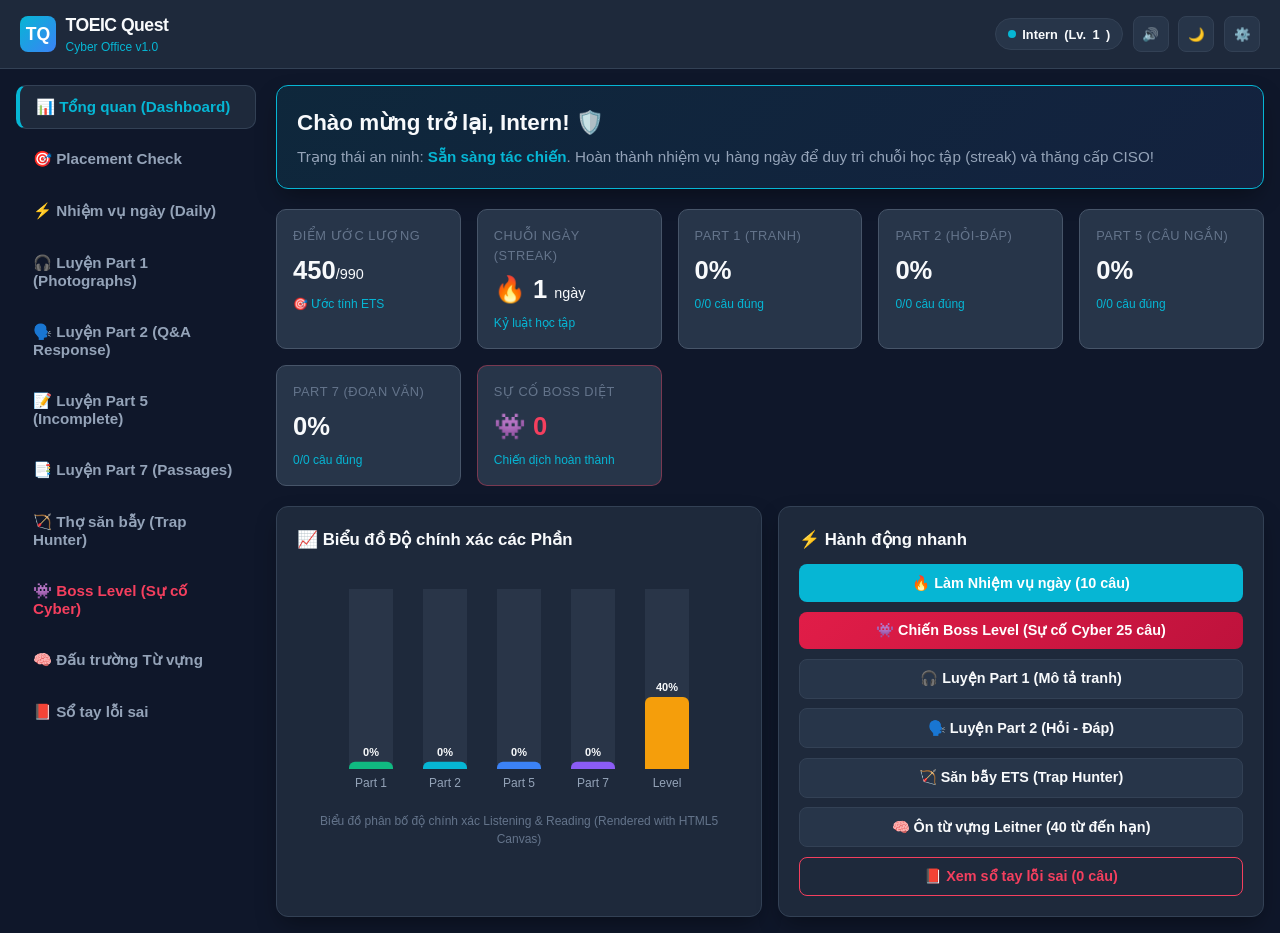
==== toeic_quest.html @ 70b5c978 "feat: TOEIC Quest Cyber Office educational web app Co-Authored-By: Claude Code <noreply@anthropic.co" ====
<!DOCTYPE html>
<html lang="vi" data-theme="dark">
<head>
  <meta charset="UTF-8">
  <meta name="viewport" content="width=device-width, initial-scale=1.0">
  <title>TOEIC Quest: Cyber Office</title>
  <style>
    :root {
      --bg-primary: #0f172a;
      --bg-surface: #1e293b;
      --bg-card: #273549;
      --text-main: #f8fafc;
      --text-sub: #94a3b8;
      --text-muted: #64748b;
      --accent-cyan: #06b6d4;
      --accent-green: #10b981;
      --accent-emerald: #059669;
      --accent-amber: #f59e0b;
      --accent-rose: #f43f5e;
      --accent-blue: #3b82f6;
      --border-color: #334155;
      --border-light: #475569;
      --card-shadow: 0 10px 25px -5px rgba(0, 0, 0, 0.4);
      --font-stack: -apple-system, BlinkMacSystemFont, "Segoe UI", Roboto, "Helvetica Neue", Arial, sans-serif;
    }
    [data-theme="light"] {
      --bg-primary: #f1f5f9;
      --bg-surface: #ffffff;
      --bg-card: #f8fafc;
      --text-main: #0f172a;
      --text-sub: #475569;
      --text-muted: #94a3b8;
      --accent-cyan: #0891b2;
      --accent-green: #059669;
      --accent-emerald: #047857;
      --accent-amber: #d97706;
      --accent-rose: #e11d48;
      --accent-blue: #2563eb;
      --border-color: #cbd5e1;
      --border-light: #e2e8f0;
      --card-shadow: 0 4px 12px rgba(0, 0, 0, 0.08);
    }
    * { box-sizing: border-box; margin: 0; padding: 0; -webkit-tap-highlight-color: transparent; }
    body {
      font-family: var(--font-stack);
      background-color: var(--bg-primary);
      color: var(--text-main);
      min-height: 100vh;
      display: flex;
      flex-direction: column;
      line-height: 1.5;
    }
    header {
      background: var(--bg-surface);
      border-bottom: 1px solid var(--border-color);
      padding: 0.75rem 1.25rem;
      display: flex;
      justify-content: space-between;
      align-items: center;
      position: sticky;
      top: 0;
      z-index: 50;
    }
    .brand {
      display: flex;
      align-items: center;
      gap: 0.6rem;
      cursor: pointer;
    }
    .brand-icon {
      background: linear-gradient(135deg, var(--accent-cyan), var(--accent-blue));
      color: #fff;
      font-weight: 800;
      font-size: 1.1rem;
      width: 36px;
      height: 36px;
      display: flex;
      align-items: center;
      justify-content: center;
      border-radius: 8px;
    }
    .brand-title {
      font-weight: 700;
      font-size: 1.1rem;
      letter-spacing: -0.5px;
    }
    .brand-sub {
      font-size: 0.75rem;
      color: var(--accent-cyan);
      display: block;
    }
    .header-actions {
      display: flex;
      align-items: center;
      gap: 0.6rem;
    }
    .role-badge {
      display: flex;
      align-items: center;
      gap: 0.4rem;
      background: var(--bg-card);
      border: 1px solid var(--border-color);
      padding: 0.35rem 0.75rem;
      border-radius: 9999px;
      font-size: 0.8rem;
      font-weight: 600;
    }
    .role-badge .dot {
      width: 8px;
      height: 8px;
      background: var(--accent-cyan);
      border-radius: 50%;
    }
    .icon-btn {
      background: var(--bg-card);
      border: 1px solid var(--border-color);
      color: var(--text-main);
      width: 36px;
      height: 36px;
      border-radius: 8px;
      display: flex;
      align-items: center;
      justify-content: center;
      cursor: pointer;
      transition: all 0.2s;
    }
    .icon-btn:hover { border-color: var(--accent-cyan); }
    .layout-container {
      display: flex;
      flex: 1;
      max-width: 1300px;
      width: 100%;
      margin: 0 auto;
      padding: 1rem;
      gap: 1.25rem;
    }
    nav.sidebar {
      width: 240px;
      display: flex;
      flex-direction: column;
      gap: 0.5rem;
      flex-shrink: 0;
    }
    .nav-btn {
      display: flex;
      align-items: center;
      gap: 0.75rem;
      padding: 0.75rem 1rem;
      border-radius: 10px;
      background: transparent;
      border: 1px solid transparent;
      color: var(--text-sub);
      font-size: 0.95rem;
      font-weight: 600;
      cursor: pointer;
      text-align: left;
      transition: all 0.2s;
    }
    .nav-btn:hover {
      background: var(--bg-surface);
      color: var(--text-main);
    }
    .nav-btn.active {
      background: var(--bg-surface);
      color: var(--accent-cyan);
      border-color: var(--border-color);
      border-left: 4px solid var(--accent-cyan);
    }
    main.view-stage {
      flex: 1;
      display: flex;
      flex-direction: column;
      gap: 1.25rem;
      min-width: 0;
    }
    .card {
      background: var(--bg-surface);
      border: 1px solid var(--border-color);
      border-radius: 12px;
      padding: 1.25rem;
      box-shadow: var(--card-shadow);
    }
    .grid-stats {
      display: grid;
      grid-template-columns: repeat(auto-fit, minmax(180px, 1fr));
      gap: 1rem;
    }
    .stat-tile {
      background: var(--bg-card);
      border: 1px solid var(--border-light);
      border-radius: 10px;
      padding: 1rem;
      display: flex;
      flex-direction: column;
      gap: 0.35rem;
    }
    .stat-tile .label { font-size: 0.8rem; color: var(--text-muted); text-transform: uppercase; letter-spacing: 0.5px; }
    .stat-tile .value { font-size: 1.6rem; font-weight: 800; color: var(--text-main); }
    .stat-tile .sub { font-size: 0.75rem; color: var(--accent-cyan); }
    .btn {
      background: var(--accent-cyan);
      color: #fff;
      border: none;
      padding: 0.65rem 1.25rem;
      border-radius: 8px;
      font-weight: 600;
      font-size: 0.9rem;
      cursor: pointer;
      display: inline-flex;
      align-items: center;
      justify-content: center;
      gap: 0.5rem;
      transition: opacity 0.2s, transform 0.1s;
    }
    .btn:hover { opacity: 0.9; }
    .btn:active { transform: scale(0.98); }
    .btn-secondary {
      background: var(--bg-card);
      border: 1px solid var(--border-color);
      color: var(--text-main);
    }
    .btn-secondary:hover { border-color: var(--accent-cyan); }
    .btn-outline-danger {
      background: transparent;
      border: 1px solid var(--accent-rose);
      color: var(--accent-rose);
    }
    .quiz-container {
      display: flex;
      flex-direction: column;
      gap: 1.25rem;
    }
    .quiz-meta-bar {
      display: flex;
      justify-content: space-between;
      align-items: center;
      flex-wrap: wrap;
      gap: 0.5rem;
      background: var(--bg-card);
      padding: 0.75rem 1rem;
      border-radius: 8px;
      border: 1px solid var(--border-light);
    }
    .timer-badge {
      font-family: monospace;
      font-weight: 700;
      color: var(--accent-amber);
      font-size: 1.1rem;
    }
    .badge-tag {
      background: var(--bg-surface);
      border: 1px solid var(--border-color);
      padding: 0.2rem 0.6rem;
      border-radius: 6px;
      font-size: 0.75rem;
      font-weight: 600;
      color: var(--accent-cyan);
    }
    .passage-box {
      background: var(--bg-card);
      border-left: 4px solid var(--accent-cyan);
      padding: 1.2rem;
      border-radius: 0 8px 8px 0;
      font-size: 0.95rem;
      line-height: 1.6;
      white-space: pre-wrap;
      max-height: 320px;
      overflow-y: auto;
    }
    .question-stem {
      font-size: 1.15rem;
      font-weight: 600;
      line-height: 1.5;
    }
    .choices-grid {
      display: grid;
      grid-template-columns: 1fr;
      gap: 0.65rem;
    }
    .choice-item {
      background: var(--bg-card);
      border: 2px solid var(--border-light);
      border-radius: 10px;
      padding: 0.85rem 1rem;
      cursor: pointer;
      display: flex;
      align-items: center;
      gap: 0.8rem;
      transition: all 0.2s;
      font-size: 0.95rem;
    }
    .choice-item:hover {
      border-color: var(--accent-cyan);
      background: rgba(6, 182, 212, 0.05);
    }
    .choice-item .key {
      background: var(--bg-surface);
      border: 1px solid var(--border-color);
      width: 28px;
      height: 28px;
      border-radius: 6px;
      display: flex;
      align-items: center;
      justify-content: center;
      font-weight: 700;
      font-size: 0.85rem;
      flex-shrink: 0;
    }
    .choice-item.selected {
      border-color: var(--accent-blue);
      background: rgba(59, 130, 246, 0.1);
    }
    .choice-item.correct {
      border-color: var(--accent-green) !important;
      background: rgba(16, 185, 129, 0.15) !important;
    }
    .choice-item.wrong {
      border-color: var(--accent-rose) !important;
      background: rgba(244, 63, 94, 0.15) !important;
    }
    .explanation-panel {
      background: var(--bg-card);
      border: 1px solid var(--border-light);
      border-radius: 10px;
      padding: 1.25rem;
      display: flex;
      flex-direction: column;
      gap: 0.8rem;
      border-top: 4px solid var(--accent-green);
    }
    .trap-box {
      background: rgba(245, 158, 11, 0.1);
      border: 1px dashed var(--accent-amber);
      padding: 0.75rem 1rem;
      border-radius: 8px;
      font-size: 0.85rem;
      color: var(--accent-amber);
    }
    .flashcard {
      min-height: 260px;
      perspective: 1000px;
      cursor: pointer;
    }
    .flashcard-inner {
      width: 100%;
      height: 100%;
      position: relative;
      transform-style: preserve-3d;
      transition: transform 0.6s cubic-bezier(0.4, 0, 0.2, 1);
      min-height: 260px;
    }
    .flashcard.flipped .flashcard-inner {
      transform: rotateY(180deg);
    }
    .card-face {
      position: absolute;
      width: 100%;
      height: 100%;
      backface-visibility: hidden;
      display: flex;
      flex-direction: column;
      justify-content: center;
      align-items: center;
      padding: 2rem;
      border-radius: 12px;
      background: var(--bg-card);
      border: 1px solid var(--border-color);
      box-shadow: var(--card-shadow);
      text-align: center;
    }
    .card-back {
      transform: rotateY(180deg);
      align-items: flex-start;
      text-align: left;
      overflow-y: auto;
      justify-content: flex-start;
    }
    .word-title { font-size: 2rem; font-weight: 800; color: var(--accent-cyan); }
    .word-ipa { font-family: monospace; color: var(--accent-amber); margin: 0.4rem 0 1rem; }
    .word-meaning { font-size: 1.2rem; font-weight: 600; margin-bottom: 0.5rem; }
    .word-example { font-style: italic; color: var(--text-sub); border-left: 3px solid var(--accent-cyan); padding-left: 0.75rem; margin-bottom: 0.75rem; }
    .tab-bar {
      display: flex;
      gap: 0.5rem;
      border-bottom: 1px solid var(--border-color);
      padding-bottom: 0.5rem;
      margin-bottom: 1rem;
      overflow-x: auto;
    }
    .tab-btn {
      background: transparent;
      border: none;
      padding: 0.5rem 1rem;
      border-radius: 6px;
      color: var(--text-sub);
      font-weight: 600;
      font-size: 0.9rem;
      cursor: pointer;
    }
    .tab-btn.active {
      background: var(--bg-card);
      color: var(--accent-cyan);
    }
    .leitner-boxes {
      display: flex;
      gap: 0.5rem;
      margin-top: 1rem;
      justify-content: center;
    }
    .l-box {
      flex: 1;
      padding: 0.5rem;
      background: var(--bg-card);
      border: 1px solid var(--border-color);
      border-radius: 6px;
      text-align: center;
      font-size: 0.75rem;
    }
    .l-box.active { border-color: var(--accent-cyan); background: rgba(6, 182, 212, 0.1); }
    .canvas-container {
      width: 100%;
      height: 240px;
      position: relative;
    }
    canvas {
      width: 100% !important;
      height: 100% !important;
    }
    .error-item {
      background: var(--bg-card);
      border-left: 4px solid var(--accent-rose);
      padding: 0.9rem 1.1rem;
      border-radius: 0 8px 8px 0;
      margin-bottom: 0.6rem;
      display: flex;
      flex-direction: column;
      gap: 0.4rem;
    }
    .modal-overlay {
      position: fixed;
      inset: 0;
      background: rgba(0, 0, 0, 0.7);
      backdrop-filter: blur(4px);
      display: flex;
      align-items: center;
      justify-content: center;
      z-index: 100;
      padding: 1rem;
    }
    .modal-card {
      background: var(--bg-surface);
      border: 1px solid var(--border-color);
      border-radius: 14px;
      max-width: 500px;
      width: 100%;
      padding: 1.5rem;
      display: flex;
      flex-direction: column;
      gap: 1rem;
      box-shadow: var(--card-shadow);
    }
    /* Listening & Trap Hunter UI */
    .audio-control-bar {
      background: var(--bg-card);
      border: 1px solid var(--border-light);
      border-radius: 10px;
      padding: 0.85rem 1.15rem;
      display: flex;
      align-items: center;
      justify-content: space-between;
      flex-wrap: wrap;
      gap: 0.85rem;
    }
    .audio-playing-indicator {
      display: inline-flex;
      align-items: center;
      gap: 4px;
      font-size: 0.8rem;
      color: var(--accent-cyan);
      font-weight: 600;
    }
    .sound-wave-bar {
      width: 3px;
      height: 14px;
      background: var(--accent-cyan);
      border-radius: 2px;
      animation: soundWave 0.8s infinite ease-in-out alternate;
    }
    .sound-wave-bar:nth-child(2) { animation-delay: 0.2s; height: 18px; }
    .sound-wave-bar:nth-child(3) { animation-delay: 0.4s; height: 10px; }
    @keyframes soundWave {
      0% { transform: scaleY(0.4); }
      100% { transform: scaleY(1.3); }
    }
    .svg-illustration-box {
      background: var(--bg-card);
      border: 1px solid var(--border-color);
      border-radius: 12px;
      padding: 1rem;
      display: flex;
      flex-direction: column;
      align-items: center;
      justify-content: center;
      margin-bottom: 1rem;
    }
    .svg-illustration-box svg {
      max-width: 100%;
      height: auto;
      max-height: 260px;
      border-radius: 8px;
    }
    .transcript-box {
      background: rgba(15, 23, 42, 0.6);
      border-left: 4px solid var(--accent-amber);
      padding: 1rem;
      border-radius: 0 8px 8px 0;
      font-size: 0.95rem;
      line-height: 1.6;
      margin-top: 0.75rem;
    }
    .transcript-box mark {
      background: rgba(6, 182, 212, 0.25);
      color: var(--accent-cyan);
      padding: 0.1rem 0.35rem;
      border-radius: 4px;
      font-weight: 700;
    }
    .trap-hunter-grid {
      display: grid;
      grid-template-columns: repeat(auto-fit, minmax(280px, 1fr));
      gap: 1rem;
    }
    .trap-card {
      background: var(--bg-card);
      border: 1px solid var(--border-light);
      border-radius: 12px;
      padding: 1.25rem;
      display: flex;
      flex-direction: column;
      gap: 0.75rem;
      transition: all 0.2s;
    }
    .trap-card:hover {
      border-color: var(--accent-cyan);
      transform: translateY(-2px);
    }
    /* Boss Battle HUD & Cyber Arena */
    .boss-arena {
      background: radial-gradient(circle at top, rgba(244, 63, 94, 0.15), var(--bg-surface) 75%);
      border: 2px solid var(--accent-rose);
      border-radius: 14px;
      padding: 1.5rem;
      display: flex;
      flex-direction: column;
      gap: 1.25rem;
      box-shadow: 0 0 25px rgba(244, 63, 94, 0.25);
    }
    .boss-header-bar {
      display: flex;
      justify-content: space-between;
      align-items: center;
      flex-wrap: wrap;
      gap: 1.25rem;
      background: var(--bg-card);
      border: 1px solid var(--border-light);
      padding: 1.25rem;
      border-radius: 12px;
    }
    .boss-profile {
      display: flex;
      align-items: center;
      gap: 1rem;
    }
    .boss-avatar-svg {
      width: 76px;
      height: 76px;
      filter: drop-shadow(0 0 10px rgba(244, 63, 94, 0.6));
    }
    .boss-meters-grid {
      display: grid;
      grid-template-columns: 1fr 1fr;
      gap: 1rem;
      flex: 1;
      min-width: 280px;
    }
    .meter-box {
      display: flex;
      flex-direction: column;
      gap: 0.35rem;
    }
    .meter-label-row {
      display: flex;
      justify-content: space-between;
      font-size: 0.8rem;
      font-weight: 700;
    }
    .meter-track {
      height: 12px;
      background: rgba(0, 0, 0, 0.6);
      border-radius: 6px;
      overflow: hidden;
      border: 1px solid var(--border-color);
    }
    .meter-fill {
      height: 100%;
      border-radius: 6px;
      transition: width 0.4s ease;
    }
    .boss-hp-bar {
      background: linear-gradient(90deg, #f43f5e, #fb7185);
    }
    .player-integrity-bar {
      background: linear-gradient(90deg, #10b981, #06b6d4);
    }
    .promotion-card {
      background: linear-gradient(135deg, #0f172a, #1e293b);
      border: 2px solid #f59e0b;
      border-radius: 16px;
      padding: 2rem;
      text-align: center;
      box-shadow: 0 0 35px rgba(245, 158, 11, 0.3);
    }
    .rank-insignia {
      width: 90px;
      height: 90px;
      margin: 0 auto 1.2rem;
      background: linear-gradient(135deg, #f59e0b, #d97706);
      border-radius: 50%;
      display: flex;
      align-items: center;
      justify-content: center;
      font-size: 2.4rem;
      color: #000;
      box-shadow: 0 0 25px rgba(245, 158, 11, 0.6);
    }
    @media (max-width: 768px) {
      .layout-container { flex-direction: column; padding: 0.75rem; }
      nav.sidebar {
        width: 100%;
        flex-direction: row;
        overflow-x: auto;
        padding-bottom: 0.5rem;
      }
      .nav-btn { white-space: nowrap; padding: 0.5rem 0.8rem; font-size: 0.85rem; }
      .header-actions .role-badge { display: none; }
    }
  </style>
</head>
<body>

  <!-- HEADER -->
  <header>
    <div class="brand" onclick="app.navigate('dashboard')">
      <div class="brand-icon">TQ</div>
      <div>
        <div class="brand-title">TOEIC Quest</div>
        <span class="brand-sub">Cyber Office v1.0</span>
      </div>
    </div>
    <div class="header-actions">
      <div class="role-badge" id="roleBadge">
        <span class="dot"></span>
        <span id="roleTitle">Intern</span> (Lv.<span id="userLevel">1</span>)
      </div>
      <button class="icon-btn" onclick="app.toggleSound()" id="soundBtn" title="Bật/Tắt âm thanh">🔊</button>
      <button class="icon-btn" onclick="app.toggleTheme()" id="themeBtn" title="Chuyển theme">🌓</button>
      <button class="icon-btn" onclick="app.openSettings()" title="Cài đặt & Sao lưu">⚙️</button>
    </div>
  </header>

  <!-- MAIN WRAPPER -->
  <div class="layout-container">
    <nav class="sidebar">
      <button class="nav-btn active" onclick="app.navigate('dashboard')" data-view="dashboard">📊 Tổng quan (Dashboard)</button>
      <button class="nav-btn" onclick="app.navigate('placement')" data-view="placement">🎯 Placement Check</button>
      <button class="nav-btn" onclick="app.navigate('daily')" data-view="daily">⚡ Nhiệm vụ ngày (Daily)</button>
      <button class="nav-btn" onclick="app.navigate('part1')" data-view="part1">🎧 Luyện Part 1 (Photographs)</button>
      <button class="nav-btn" onclick="app.navigate('part2')" data-view="part2">🗣️ Luyện Part 2 (Q&A Response)</button>
      <button class="nav-btn" onclick="app.navigate('part5')" data-view="part5">📝 Luyện Part 5 (Incomplete)</button>
      <button class="nav-btn" onclick="app.navigate('part7')" data-view="part7">📑 Luyện Part 7 (Passages)</button>
      <button class="nav-btn" onclick="app.navigate('traphunter')" data-view="traphunter">🏹 Thợ săn bẫy (Trap Hunter)</button>
      <button class="nav-btn" onclick="app.navigate('boss')" data-view="boss" style="color: var(--accent-rose);">👾 Boss Level (Sự cố Cyber)</button>
      <button class="nav-btn" onclick="app.navigate('vocab')" data-view="vocab">🧠 Đấu trường Từ vựng</button>
      <button class="nav-btn" onclick="app.navigate('errors')" data-view="errors">📕 Sổ tay lỗi sai</button>
    </nav>

    <main class="view-stage" id="stageContent">
      <!-- Dynamic Views injected here -->
    </main>
  </div>

  <!-- MODAL CONTAINER -->
  <div id="modalSlot" hidden></div>

  <!-- APPLICATION SCRIPT & DATA -->
  <script>
/**
 * =====================================================================
 * DATA SCHEMA: QUESTIONS & VOCABULARY
 * 25-30% IT / Cyber Security context, balance standard TOEIC business
 * =====================================================================
 */
const QUESTIONS = [
  // --- PART 1: PHOTOGRAPHS (4 SVG ILLUSTRATED QUESTIONS) ---
  {
    id: "p1-001", part: 1, level: 2, topic: "IT & Server Room",
    skillTags: ["listening", "photographs", "it-equipment"],
    stem: "Look at the photograph and choose the statement that best describes what you see.",
    svgArt: `<svg viewBox="0 0 400 240" width="100%" height="240" xmlns="http://www.w3.org/2000/svg">
      <defs>
        <linearGradient id="srvGrad" x1="0%" y1="0%" x2="100%" y2="100%">
          <stop offset="0%" stop-color="#1e293b"/>
          <stop offset="100%" stop-color="#0f172a"/>
        </linearGradient>
      </defs>
      <!-- Background Wall & Floor -->
      <rect width="400" height="170" fill="#1e293b"/>
      <rect y="170" width="400" height="70" fill="#334155"/>
      <line x1="0" y1="170" x2="400" y2="170" stroke="#475569" stroke-width="2"/>
      <!-- Server Rack Cabinet -->
      <rect x="50" y="30" width="110" height="150" rx="4" fill="url(#srvGrad)" stroke="#06b6d4" stroke-width="2"/>
      <!-- Server Units inside -->
      <rect x="60" y="45" width="90" height="18" rx="2" fill="#334155"/>
      <circle cx="70" cy="54" r="3" fill="#10b981"/>
      <circle cx="80" cy="54" r="3" fill="#10b981"/>
      <circle cx="90" cy="54" r="2" fill="#f59e0b"/>
      <rect x="60" y="70" width="90" height="18" rx="2" fill="#334155"/>
      <circle cx="70" cy="79" r="3" fill="#10b981"/>
      <circle cx="80" cy="79" r="3" fill="#06b6d4"/>
      <rect x="60" y="95" width="90" height="18" rx="2" fill="#334155"/>
      <circle cx="70" cy="104" r="3" fill="#10b981"/>
      <circle cx="80" cy="104" r="3" fill="#10b981"/>
      <rect x="60" y="120" width="90" height="18" rx="2" fill="#334155"/>
      <circle cx="70" cy="129" r="3" fill="#f59e0b"/>
      <rect x="60" y="145" width="90" height="22" rx="2" fill="#1e293b" stroke="#475569"/>
      <!-- Colored Network Cables looping -->
      <path d="M145,54 C175,70 175,120 145,130" fill="none" stroke="#06b6d4" stroke-width="3"/>
      <path d="M145,79 C185,90 185,140 145,155" fill="none" stroke="#3b82f6" stroke-width="3"/>
      <path d="M145,104 C190,110 190,160 145,160" fill="none" stroke="#10b981" stroke-width="2"/>
      <!-- Technician Standing Beside Rack -->
      <circle cx="250" cy="65" r="18" fill="#cbd5e1"/> <!-- Head -->
      <rect x="232" y="85" width="36" height="65" rx="6" fill="#0284c7"/> <!-- Torso/Shirt -->
      <path d="M232,95 L200,120" stroke="#0284c7" stroke-width="10" stroke-linecap="round"/> <!-- Left arm reaching to rack -->
      <circle cx="196" cy="122" r="5" fill="#fbcfe8"/> <!-- Hand connecting cable -->
      <path d="M268,95 L285,125" stroke="#0284c7" stroke-width="10" stroke-linecap="round"/> <!-- Right arm -->
      <rect x="235" y="150" width="14" height="65" fill="#1e293b"/> <!-- Left leg -->
      <rect x="253" y="150" width="14" height="65" fill="#1e293b"/> <!-- Right leg -->
      <rect x="230" y="210" width="22" height="10" rx="3" fill="#0f172a"/> <!-- Shoes -->
      <rect x="250" y="210" width="22" height="10" rx="3" fill="#0f172a"/>
      <!-- ID Badge on chest -->
      <rect x="244" y="98" width="10" height="14" rx="2" fill="#f8fafc" stroke="#3b82f6"/>
    </svg>`,
    choices: [
      "A technician is connecting a cable to the server rack.",
      "The computer monitors are stacked on the floor.",
      "A worker is installing a glass window.",
      "The office chairs are being disassembled."
    ],
    answer: 0,
    explanation_vi: "Phương án (A) mô tả chính xác hành động: Người kỹ thuật viên đang cắm dây cáp vào tủ máy chủ (server rack).",
    trap: "Bẫy thì bị động tiếp diễn: 'are being disassembled' (đang được tháo dỡ) là bẫy kinh điển Part 1 khi trong tranh không có ai tháo ghế.",
    transcript: "(A) A technician is connecting a cable to the server rack.\n(B) The computer monitors are stacked on the floor.\n(C) A worker is installing a glass window.\n(D) The office chairs are being disassembled.",
    vocab: ["technician", "connecting", "server rack"]
  },
  {
    id: "p1-002", part: 1, level: 2, topic: "Office Conference & Presentation",
    skillTags: ["listening", "photographs", "presentation"],
    stem: "Look at the photograph and choose the statement that best describes what you see.",
    svgArt: `<svg viewBox="0 0 400 240" width="100%" height="240" xmlns="http://www.w3.org/2000/svg">
      <!-- Conference Room Wall -->
      <rect width="400" height="175" fill="#1e293b"/>
      <rect y="175" width="400" height="65" fill="#334155"/>
      <!-- Presentation Display Screen on Wall -->
      <rect x="35" y="30" width="160" height="95" rx="6" fill="#0f172a" stroke="#06b6d4" stroke-width="3"/>
      <!-- Chart Graphic on Screen -->
      <polyline points="50,105 80,85 110,95 140,60 175,50" fill="none" stroke="#10b981" stroke-width="4"/>
      <circle cx="175" cy="50" r="4" fill="#06b6d4"/>
      <line x1="50" y1="110" x2="180" y2="110" stroke="#475569" stroke-width="2"/>
      <!-- Presenter Woman Standing Pointing -->
      <circle cx="230" cy="55" r="16" fill="#cbd5e1"/>
      <path d="M218,73 L242,73 L246,140 L214,140 Z" fill="#0369a1"/> <!-- Business Suit -->
      <path d="M218,80 L180,68" stroke="#0369a1" stroke-width="8" stroke-linecap="round"/> <!-- Arm pointing to screen -->
      <path d="M242,80 L255,115" stroke="#0369a1" stroke-width="8" stroke-linecap="round"/>
      <rect x="220" y="140" width="10" height="70" fill="#1e293b"/>
      <rect x="234" y="140" width="10" height="70" fill="#1e293b"/>
      <!-- Conference Table & Attendees -->
      <ellipse cx="320" cy="185" rx="70" ry="25" fill="#475569" stroke="#64748b" stroke-width="2"/>
      <!-- Attendee 1 -->
      <circle cx="310" cy="135" r="13" fill="#94a3b8"/>
      <rect x="298" y="150" width="24" height="30" rx="4" fill="#334155"/>
      <!-- Attendee 2 -->
      <circle cx="355" cy="140" r="13" fill="#94a3b8"/>
      <rect x="345" y="155" width="22" height="28" rx="4" fill="#1e293b"/>
      <!-- Laptop on table -->
      <rect x="300" y="175" width="22" height="12" rx="2" fill="#0f172a" stroke="#06b6d4"/>
    </svg>`,
    choices: [
      "The conference room is completely unoccupied.",
      "A woman is gesturing toward a presentation screen.",
      "Some confidential papers are being shredded.",
      "The meeting participants are leaving the building."
    ],
    answer: 1,
    explanation_vi: "Phương án (B) chính xác: Người phụ nữ đang chỉ tay về phía màn hình thuyết trình (gesturing toward a presentation screen).",
    trap: "Bẫy phủ định: 'unoccupied' (không có người) mâu thuẫn trực tiếp với các nhân vật hiện diện trong tranh.",
    transcript: "(A) The conference room is completely unoccupied.\n(B) A woman is gesturing toward a presentation screen.\n(C) Some confidential papers are being shredded.\n(D) The meeting participants are leaving the building.",
    vocab: ["gesturing", "presentation screen", "unoccupied"]
  },
  {
    id: "p1-003", part: 1, level: 2, topic: "Reception & Visitor Access",
    skillTags: ["listening", "photographs", "reception"],
    stem: "Look at the photograph and choose the statement that best describes what you see.",
    svgArt: `<svg viewBox="0 0 400 240" width="100%" height="240" xmlns="http://www.w3.org/2000/svg">
      <rect width="400" height="160" fill="#1e293b"/>
      <rect y="160" width="400" height="80" fill="#334155"/>
      <!-- Reception Counter Desk -->
      <rect x="60" y="110" width="280" height="65" rx="6" fill="#475569" stroke="#64748b" stroke-width="2"/>
      <rect x="70" y="120" width="260" height="12" fill="#334155"/>
      <!-- Visitor Signing Registry Book -->
      <circle cx="140" cy="65" r="16" fill="#cbd5e1"/>
      <rect x="122" y="83" width="36" height="60" rx="4" fill="#2563eb"/>
      <path d="M138,95 L160,115" stroke="#2563eb" stroke-width="7" stroke-linecap="round"/> <!-- Hand holding pen -->
      <!-- Registry Logbook on Counter -->
      <rect x="155" y="112" width="38" height="24" rx="2" fill="#f8fafc" stroke="#94a3b8"/>
      <line x1="160" y1="120" x2="185" y2="120" stroke="#64748b" stroke-width="2"/>
      <line x1="160" y1="126" x2="180" y2="126" stroke="#64748b" stroke-width="2"/>
      <!-- Receptionist Sitting Behind Desk -->
      <circle cx="280" cy="80" r="15" fill="#cbd5e1"/>
      <rect x="264" y="97" width="32" height="30" rx="4" fill="#0d9488"/>
      <!-- Computer Monitor on Desk -->
      <rect x="220" y="85" width="32" height="25" rx="2" fill="#0f172a" stroke="#06b6d4"/>
      <rect x="232" y="110" width="8" height="6" fill="#0f172a"/>
      <!-- Digital Security Badge Scanner on desk -->
      <rect x="100" y="105" width="20" height="15" rx="2" fill="#0f172a" stroke="#10b981"/>
      <circle cx="110" cy="112" r="3" fill="#10b981"/>
    </svg>`,
    choices: [
      "A visitor is writing in a registry at the front desk.",
      "A desktop computer is being repaired by a technician.",
      "The counter is covered with potted plants.",
      "All the entrance doors have been locked."
    ],
    answer: 0,
    explanation_vi: "Phương án (A) mô tả chính xác: Khách viếng thăm đang ghi thông tin vào sổ đăng ký tại bàn tiếp tân (writing in a registry at the front desk).",
    trap: "Bẫy hành động không tồn tại: 'is being repaired' không có hành động sửa chữa nào diễn ra.",
    transcript: "(A) A visitor is writing in a registry at the front desk.\n(B) A desktop computer is being repaired by a technician.\n(C) The counter is covered with potted plants.\n(D) All the entrance doors have been locked.",
    vocab: ["registry", "front desk", "visitor"]
  },
  {
    id: "p1-004", part: 1, level: 3, topic: "Logistics & Warehouse Operations",
    skillTags: ["listening", "photographs", "logistics"],
    stem: "Look at the photograph and choose the statement that best describes what you see.",
    svgArt: `<svg viewBox="0 0 400 240" width="100%" height="240" xmlns="http://www.w3.org/2000/svg">
      <rect width="400" height="170" fill="#1e293b"/>
      <rect y="170" width="400" height="70" fill="#334155"/>
      <!-- Warehouse Storage Shelves in Background -->
      <rect x="20" y="25" width="16" height="160" fill="#475569"/>
      <rect x="180" y="25" width="16" height="160" fill="#475569"/>
      <line x1="20" y1="70" x2="196" y2="70" stroke="#64748b" stroke-width="4"/>
      <line x1="20" y1="120" x2="196" y2="120" stroke="#64748b" stroke-width="4"/>
      <!-- Pallet with Cardboard Boxes -->
      <rect x="50" y="165" width="110" height="12" fill="#d97706"/> <!-- Wooden Pallet -->
      <rect x="55" y="115" width="48" height="50" rx="3" fill="#b45309" stroke="#78350f"/> <!-- Box 1 -->
      <rect x="105" y="115" width="48" height="50" rx="3" fill="#b45309" stroke="#78350f"/> <!-- Box 2 -->
      <rect x="75" y="70" width="54" height="45" rx="3" fill="#b45309" stroke="#78350f"/> <!-- Box on top -->
      <rect x="85" y="85" width="18" height="12" fill="#f8fafc"/> <!-- Barcode label -->
      <!-- Warehouse Worker with Barcode Scanner -->
      <circle cx="260" cy="70" r="17" fill="#cbd5e1"/>
      <path d="M242,90 L278,90 L278,160 L242,160 Z" fill="#ea580c"/> <!-- Hi-Vis Safety Vest -->
      <path d="M242,100 L205,95" stroke="#ea580c" stroke-width="9" stroke-linecap="round"/> <!-- Arm scanning -->
      <rect x="195" y="90" width="15" height="10" rx="2" fill="#0f172a"/> <!-- Scanner Gun -->
      <line x1="195" y1="95" x2="105" y2="92" stroke="#ef4444" stroke-dasharray="4" stroke-width="2"/> <!-- Red Laser -->
      <rect x="246" y="160" width="12" height="55" fill="#1e293b"/>
      <rect x="262" y="160" width="12" height="55" fill="#1e293b"/>
    </svg>`,
    choices: [
      "A forklift is transporting heavy machinery.",
      "Merchandise is being unloaded into a delivery van.",
      "An employee is scanning a label on a package.",
      "The warehouse storage shelves are completely empty."
    ],
    answer: 2,
    explanation_vi: "Phương án (C) đúng: Nhân viên đang quét mã vạch trên kiện hàng (scanning a label on a package).",
    trap: "Bẫy từ vựng suy đoán: Trong tranh có kho hàng nhưng không có xe nâng (forklift) hay xe tải giao hàng (delivery van).",
    transcript: "(A) A forklift is transporting heavy machinery.\n(B) Merchandise is being unloaded into a delivery van.\n(C) An employee is scanning a label on a package.\n(D) The warehouse storage shelves are completely empty.",
    vocab: ["scanning", "label", "package"]
  },

  // --- PART 2: QUESTION & RESPONSE (12 AUDIO TRAP QUESTIONS) ---
  {
    id: "p2-001", part: 2, level: 2, topic: "Office Requests & Audit",
    skillTags: ["listening", "q-and-a", "sound-trap"],
    trapCategory: "sound",
    stem: "Could you make five copies of the network security audit report?",
    choices: [
      "Black coffee with sugar, please.",
      "Sure, I'll print them out right away.",
      "Yes, it was very loud."
    ],
    answer: 1,
    explanation_vi: "Lời đề nghị lịch sự: 'Could you make five copies...?' -> Phương án (B) đồng ý nhận in tài liệu ngay lập tức.",
    trap: "Bẫy từ gần âm (Similar Sound): Đáp án (A) dùng từ 'coffee' phát âm gần giống với 'copies'.",
    transcript: "Q: Could you make five copies of the network security audit report?\n(A) Black coffee with sugar, please.\n(B) Sure, I'll print them out right away.\n(C) Yes, it was very loud.",
    vocab: ["copies", "audit report", "print out"]
  },
  {
    id: "p2-002", part: 2, level: 3, topic: "IT Operations & Scheduling",
    skillTags: ["listening", "q-and-a", "repeated-word"],
    trapCategory: "repeated-word",
    stem: "When will the firewall configuration be finalized?",
    choices: [
      "By the end of this afternoon.",
      "Because the wall needs painting.",
      "Yes, it is very final."
    ],
    answer: 0,
    explanation_vi: "Câu hỏi bắt đầu bằng 'When' (Khi nào) hỏi mốc thời gian -> (A) 'By the end of this afternoon' (Trước cuối chiều nay) là câu trả lời trực tiếp chính xác.",
    trap: "Bẫy lặp từ (Repeated word): (B) lặp từ 'wall' từ 'firewall', (C) lặp 'final' và bẫy Yes/No đối với câu hỏi Wh-.",
    transcript: "Q: When will the firewall configuration be finalized?\n(A) By the end of this afternoon.\n(B) Because the wall needs painting.\n(C) Yes, it is very final.",
    vocab: ["finalized", "firewall", "configuration"]
  },
  {
    id: "p2-003", part: 2, level: 3, topic: "Management & HR",
    skillTags: ["listening", "q-and-a", "indirect-response"],
    trapCategory: "indirect",
    stem: "Who was selected as the new project manager for the cloud migration?",
    choices: [
      "They haven't announced the decision yet.",
      "Yes, I selected it yesterday.",
      "At the downtown conference hall."
    ],
    answer: 0,
    explanation_vi: "Câu hỏi 'Who' (Ai) nhưng người trả lời đưa ra câu trả lời gián tiếp: 'Họ vẫn chưa công bố quyết định'. Đây là dạng câu trả lời cực kỳ hay gặp trong đề TOEIC hiện đại.",
    trap: "Bẫy Yes/No đối với câu hỏi 'Who' (B), và bẫy trả lời địa điểm cho câu hỏi người (C).",
    transcript: "Q: Who was selected as the new project manager for the cloud migration?\n(A) They haven't announced the decision yet.\n(B) Yes, I selected it yesterday.\n(C) At the downtown conference hall.",
    vocab: ["cloud migration", "announced", "selected"]
  },
  {
    id: "p2-004", part: 2, level: 2, topic: "Emergency Planning",
    skillTags: ["listening", "q-and-a", "sound-trap"],
    trapCategory: "sound",
    stem: "Has the safety committee finished the evacuation plan?",
    choices: [
      "Flight 204 departs at seven o'clock.",
      "No, they're still reviewing the emergency exits.",
      "It is a very plain design."
    ],
    answer: 1,
    explanation_vi: "Câu hỏi Yes/No hỏi tiến độ kế hoạch thoát hiểm -> (B) trả lời họ vẫn đang xem xét lối thoát hiểm.",
    trap: "Bẫy từ đồng âm / gần âm: 'plan' (kế hoạch) bị bẫy với 'plane' (máy bay) ở câu (A) và 'plain' (đơn giản) ở câu (C).",
    transcript: "Q: Has the safety committee finished the evacuation plan?\n(A) Flight 204 departs at seven o'clock.\n(B) No, they're still reviewing the emergency exits.\n(C) It is a very plain design.",
    vocab: ["evacuation", "emergency exits", "safety committee"]
  },
  {
    id: "p2-005", part: 2, level: 3, topic: "IT Hardware & Procurement",
    skillTags: ["listening", "q-and-a", "indirect-response"],
    trapCategory: "indirect",
    stem: "Where can I find the spare USB security dongles?",
    choices: [
      "Ask Michael in the IT procurement department.",
      "About fifteen gigabytes.",
      "No, I don't have one."
    ],
    answer: 0,
    explanation_vi: "Câu hỏi 'Where' hỏi vị trí đồ vật -> Câu trả lời gián tiếp chỉ dẫn hỏi người phụ trách: 'Ask Michael in IT...'",
    trap: "Bẫy Yes/No với câu hỏi Where (C); bẫy liên tưởng sai đơn vị lưu trữ (B).",
    transcript: "Q: Where can I find the spare USB security dongles?\n(A) Ask Michael in the IT procurement department.\n(B) About fifteen gigabytes.\n(C) No, I don't have one.",
    vocab: ["spare", "procurement", "dongle"]
  },
  {
    id: "p2-006", part: 2, level: 3, topic: "Training Options",
    skillTags: ["listening", "q-and-a", "sound-trap"],
    trapCategory: "sound",
    stem: "Would you prefer to conduct the security training online or in person?",
    choices: [
      "Whichever is more convenient for the team.",
      "Yes, I prefer both.",
      "The express train arrives at nine."
    ],
    answer: 0,
    explanation_vi: "Câu hỏi lựa chọn 'A or B' (online hay trực tiếp) -> (A) 'Cách nào thuận tiện hơn cho nhóm thì làm' là câu trả lời kinh điển trong giao tiếp công sở.",
    trap: "Bẫy Yes/No với câu hỏi lựa chọn 'or' (B); bẫy từ gần âm 'training' (đào tạo) với 'train' (tàu hỏa) ở (C).",
    transcript: "Q: Would you prefer to conduct the security training online or in person?\n(A) Whichever is more convenient for the team.\n(B) Yes, I prefer both.\n(C) The express train arrives at nine.",
    vocab: ["convenient", "in person", "conduct"]
  },
  {
    id: "p2-007", part: 2, level: 4, topic: "Incident Investigation",
    skillTags: ["listening", "q-and-a", "indirect-response"],
    trapCategory: "indirect",
    stem: "Mr. Henderson reviewed the penetration testing logs, didn't he?",
    choices: [
      "Actually, he was out sick yesterday.",
      "He is doing very well, thank you.",
      "To test the internet bandwidth."
    ],
    answer: 0,
    explanation_vi: "Câu hỏi đuôi kiểm tra sự việc -> (A) Phủ định ngầm tiền đề bằng cách nêu lý do ông ấy nghỉ ốm hôm qua nên chưa thể xem.",
    trap: "Bẫy trả lời cho câu hỏi thăm sức khỏe 'How is he doing?' (B); bẫy trả lời mục đích 'To test...' (C).",
    transcript: "Q: Mr. Henderson reviewed the penetration testing logs, didn't he?\n(A) Actually, he was out sick yesterday.\n(B) He is doing very well, thank you.\n(C) To test the internet bandwidth.",
    vocab: ["penetration testing", "out sick", "reviewed"]
  },
  {
    id: "p2-008", part: 2, level: 3, topic: "Accounting & Expenses",
    skillTags: ["listening", "q-and-a", "indirect-response"],
    trapCategory: "indirect",
    stem: "Didn't you submit the travel reimbursement voucher already?",
    choices: [
      "I'm still waiting for one restaurant receipt.",
      "Yes, I didn't.",
      "The flight was canceled."
    ],
    answer: 0,
    explanation_vi: "Câu hỏi phủ định 'Didn't you...?' -> (A) Giải thích lý do gián tiếp vì sao chưa nộp: đang đợi 1 hóa đơn nhà hàng.",
    trap: "Bẫy logic câu trả lời tiếng Anh: Tiếng Anh không dùng 'Yes, I didn't' vì mâu thuẫn khẳng định/phủ định.",
    transcript: "Q: Didn't you submit the travel reimbursement voucher already?\n(A) I'm still waiting for one restaurant receipt.\n(B) Yes, I didn't.\n(C) The flight was canceled.",
    vocab: ["voucher", "reimbursement", "receipt"]
  },
  {
    id: "p2-009", part: 2, level: 3, topic: "System Administration",
    skillTags: ["listening", "q-and-a", "sound-trap"],
    trapCategory: "sound",
    stem: "You have administrative access to the database, right?",
    choices: [
      "I will write a detailed report shortly.",
      "Turn right at the end of the hallway.",
      "Only on the staging test server."
    ],
    answer: 2,
    explanation_vi: "Hỏi xác nhận quyền quản trị -> (C) Trả lời làm rõ phạm vi: chỉ có quyền trên máy chủ kiểm thử (test server).",
    trap: "Bẫy từ đồng âm & đa nghĩa: (A) dùng từ đồng âm 'write' (viết); (B) dùng từ 'right' với nghĩa rẽ phải.",
    transcript: "Q: You have administrative access to the database, right?\n(A) I will write a detailed report shortly.\n(B) Turn right at the end of the hallway.\n(C) Only on the staging test server.",
    vocab: ["administrative access", "database", "staging"]
  },
  {
    id: "p2-010", part: 2, level: 3, topic: "Project Management",
    skillTags: ["listening", "q-and-a", "repeated-word"],
    trapCategory: "repeated-word",
    stem: "Why don't we postpone the software rollout until next Monday?",
    choices: [
      "That sounds like a sensible suggestion.",
      "Because I couldn't find it.",
      "At the post office down the street."
    ],
    answer: 0,
    explanation_vi: "'Why don't we...' là câu đề xuất (suggestion) làm gì -> (A) 'Nghe có vẻ là gợi ý hợp lý' là câu phản hồi phù hợp nhất.",
    trap: "Bẫy máy móc nghe 'Why' vội chọn 'Because' (B); bẫy lặp từ gần âm 'postpone' thành 'post office' (C).",
    transcript: "Q: Why don't we postpone the software rollout until next Monday?\n(A) That sounds like a sensible suggestion.\n(B) Because I couldn't find it.\n(C) At the post office down the street.",
    vocab: ["postpone", "rollout", "sensible"]
  },
  {
    id: "p2-011", part: 2, level: 3, topic: "Procurement & Licensing",
    skillTags: ["listening", "q-and-a", "indirect-response"],
    trapCategory: "indirect",
    stem: "How much did the vendor quote for the firewall license renewal?",
    choices: [
      "The invoice is still on Rachel's desk.",
      "About ten miles south of here.",
      "Yes, it was quite expensive."
    ],
    answer: 0,
    explanation_vi: "Câu hỏi 'How much' hỏi giá tiền nhưng câu trả lời gián tiếp chỉ nơi xem tài liệu: 'Hóa đơn vẫn ở trên bàn Rachel'.",
    trap: "Bẫy trả lời khoảng cách 'ten miles' (B); bẫy trả lời Yes/No cho câu hỏi Wh- (C).",
    transcript: "Q: How much did the vendor quote for the firewall license renewal?\n(A) The invoice is still on Rachel's desk.\n(B) About ten miles south of here.\n(C) Yes, it was quite expensive.",
    vocab: ["quote", "renewal", "license"]
  },
  {
    id: "p2-012", part: 2, level: 3, topic: "Office Facilities",
    skillTags: ["listening", "q-and-a", "repeated-word"],
    trapCategory: "repeated-word",
    stem: "Do you know where the visitor parking area is located?",
    choices: [
      "The national park is closed for maintenance.",
      "Follow the yellow signs behind Building C.",
      "Yes, I parked my car yesterday."
    ],
    answer: 1,
    explanation_vi: "Hỏi vị trí bãi đỗ xe của khách -> (B) Chỉ dẫn: 'Đi theo các biển báo màu vàng phía sau Tòa nhà C'.",
    trap: "Bẫy chuyển nghĩa từ vựng: 'parking' (đỗ xe) bị bẫy sang 'national park' (công viên quốc gia) ở (A).",
    transcript: "Q: Do you know where the visitor parking area is located?\n(A) The national park is closed for maintenance.\n(B) Follow the yellow signs behind Building C.\n(C) Yes, I parked my car yesterday.",
    vocab: ["located", "parking area", "visitor"]
  },

  // --- PART 5 (22 QUESTIONS) ---
  {
    id: "p5-001", part: 5, level: 2, topic: "IT & Cybersecurity",
    skillTags: ["word-form", "adverb"],
    stem: "The system administrator _______ updated the server firewall to protect against zero-day exploits.",
    choices: ["frequent", "frequency", "frequently", "frequented"], answer: 2,
    explanation_vi: "Cần một phó từ (adverb) bổ nghĩa cho động từ 'updated'. 'Frequently' (thường xuyên) là trạng từ thích hợp nhất.",
    trap: "Bẫy từ loại: Nhiều người nhầm chọn tính từ 'frequent' đứng trước động từ.",
    vocab: ["frequently", "administrator", "exploit"]
  },
  {
    id: "p5-002", part: 5, level: 3, topic: "IT & Cybersecurity",
    skillTags: ["vocabulary", "collocation"],
    stem: "Employees are strictly required to create _______ passwords containing at least twelve characters, numbers, and symbols.",
    choices: ["complex", "spacious", "cordial", "convenient"], answer: 0,
    explanation_vi: "Collocation công nghệ: 'complex passwords' (mật khẩu phức tạp). 'Spacious' (rộng rãi), 'cordial' (thân ái), 'convenient' (tiện lợi) không hợp ngữ cảnh.",
    trap: "Bẫy dịch nghĩa bề mặt: 'convenient' (tiện lợi) thường là mong muốn người dùng nhưng trái chính sách bảo mật.",
    vocab: ["complex", "strictly", "characters"]
  },
  {
    id: "p5-003", part: 5, level: 2, topic: "Corporate & HR",
    skillTags: ["grammar", "prepositions"],
    stem: "All reimbursement requests must be submitted _______ five business days following the conclusion of the business trip.",
    choices: ["within", "between", "among", "along"], answer: 0,
    explanation_vi: "Cấu trúc giới từ chỉ thời hạn: 'within + khoảng thời gian' (trong vòng... ngày).",
    trap: "'Between' phải đi với hai mốc (between A and B); 'among' đi với danh từ số nhiều >= 3 đối tượng.",
    vocab: ["reimbursement", "conclusion", "within"]
  },
  {
    id: "p5-004", part: 5, level: 4, topic: "IT & Cybersecurity",
    skillTags: ["grammar", "verb-tense", "passive"],
    stem: "A mandatory penetration testing protocol _______ by the third-party security firm before next Friday's launch.",
    choices: ["will conduct", "will be conducted", "conducted", "has conducted"], answer: 1,
    explanation_vi: "Chủ ngữ là vật 'protocol' (biên bản/quy trình kiểm thử) kết hợp với mốc thời gian tương lai 'before next Friday' -> Dùng tương lai đơn thể bị động (will be + V3/ed).",
    trap: "Nhầm lẫn giữa chủ động và bị động khi gặp thuật ngữ chuyên ngành dài.",
    vocab: ["mandatory", "penetration testing", "protocol"]
  },
  {
    id: "p5-005", part: 5, level: 3, topic: "Corporate & Management",
    skillTags: ["word-form", "noun-suffix"],
    stem: "The board of directors expressed their complete _______ with the quarter's financial performance.",
    choices: ["satisfy", "satisfaction", "satisfactory", "satisfied"], answer: 1,
    explanation_vi: "Đứng sau tính từ 'complete' và tính từ sở hữu 'their' cần một danh từ (noun) -> 'satisfaction'.",
    trap: "Hậu tố từ loại: nhầm giữa danh từ 'satisfaction' và tính từ 'satisfactory'.",
    vocab: ["directors", "satisfaction", "performance"]
  },
  {
    id: "p5-006", part: 5, level: 3, topic: "Marketing & Sales",
    skillTags: ["vocabulary", "synonym-discrimination"],
    stem: "The marketing director proposed an innovative campaign designed to attract _______ customers in the European market.",
    choices: ["potential", "capable", "urgent", "tentative"], answer: 0,
    explanation_vi: "Cụm 'potential customers' (khách hàng tiềm năng) là cụm từ chuẩn mực trong kinh doanh/TOEIC.",
    trap: "'Capable' mang nghĩa có năng lực làm gì (capable of doing), không ghép 'capable customers' để chỉ khách tiềm năng.",
    vocab: ["innovative", "potential", "campaign"]
  },
  {
    id: "p5-007", part: 5, level: 4, topic: "IT & Cybersecurity",
    skillTags: ["grammar", "conjunctions"],
    stem: "The database servers will continue functioning _______ an unexpected hardware failure occurs at the primary datacenter.",
    choices: ["unless", "without", "despite", "although"], answer: 0,
    explanation_vi: "Cần một liên từ nối hai mệnh đề có nghĩa 'trừ khi' (unless = if not). 'Without' và 'despite' là giới từ (cần danh từ).",
    trap: "Nhầm liên từ và giới từ chỉ sự nhượng bộ/loại trừ (despite / unless).",
    vocab: ["unexpected", "unless", "failure"]
  },
  {
    id: "p5-008", part: 5, level: 2, topic: "Office & Facilities",
    skillTags: ["word-form", "adjective"],
    stem: "To maintain an _______ environment, all employees must keep their workstations organized and clean.",
    choices: ["efficiently", "efficiency", "efficient", "efficacious"], answer: 2,
    explanation_vi: "Trước danh từ 'environment' và sau mạo từ 'an' cần một tính từ -> 'efficient' (hiệu quả).",
    trap: "Nhầm phó từ đuôi -ly với tính từ.",
    vocab: ["workstation", "efficient", "organized"]
  },
  {
    id: "p5-009", part: 5, level: 3, topic: "Finance & Accounting",
    skillTags: ["vocabulary", "business-phrases"],
    stem: "Due to unforeseen supply chain disruptions, the final budget had to be _______ revised.",
    choices: ["significantly", "mutually", "closely", "densely"], answer: 0,
    explanation_vi: "'Significantly revised' (được sửa đổi đáng kể/rất nhiều). 'Mutually' (lẫn nhau), 'densely' (dày đặc) không hợp nghĩa.",
    trap: "Nhầm nghĩa các trạng từ thường gặp trong báo cáo tài chính.",
    vocab: ["unforeseen", "disruption", "significantly"]
  },
  {
    id: "p5-010", part: 5, level: 4, topic: "IT & Cybersecurity",
    skillTags: ["grammar", "relative-pronouns"],
    stem: "Mr. Vance praised the cyber response unit, _______ rapid intervention prevented widespread data corruption.",
    choices: ["whose", "which", "whom", "who"], answer: 0,
    explanation_vi: "Đại từ quan hệ chỉ sở hữu: 'whose + danh từ' (whose rapid intervention = sự can thiệp nhanh của đơn vị đó).",
    trap: "Chọn 'which' vì thấy unit là tập thể/vật mà quên sau đó là cụm danh từ thuộc sở hữu.",
    vocab: ["intervention", "corruption", "widespread"]
  },
  {
    id: "p5-011", part: 5, level: 2, topic: "Human Resources",
    skillTags: ["word-form", "pronoun"],
    stem: "The department manager urged all applicants to double-check _______ contact information before submitting the form.",
    choices: ["their", "theirs", "they", "them"], answer: 0,
    explanation_vi: "Đứng trước cụm danh từ 'contact information' cần tính từ sở hữu 'their'.",
    trap: "Chọn đại từ sở hữu 'theirs' vốn không được đứng trước danh từ.",
    vocab: ["applicants", "urge", "submitting"]
  },
  {
    id: "p5-012", part: 5, level: 3, topic: "Manufacturing & Quality",
    skillTags: ["vocabulary", "collocations"],
    stem: "Every manufactured component must comply _______ international safety regulations before export.",
    choices: ["with", "to", "at", "for"], answer: 0,
    explanation_vi: "Collocation bắt buộc: 'comply with' (tuân thủ theo quy định/luật lệ).",
    trap: "Nhiều người quen 'conform to' nên dễ nhầm điền 'to' sau 'comply'.",
    vocab: ["comply", "regulations", "component"]
  },
  {
    id: "p5-013", part: 5, level: 4, topic: "IT & Cybersecurity",
    skillTags: ["grammar", "subjunctive-or-infinitive"],
    stem: "The Chief Information Security Officer recommended that multi-factor authentication _______ implemented across all corporate accounts.",
    choices: ["is", "be", "was", "being"], answer: 1,
    explanation_vi: "Thể giả định (Subjunctive mood) sau động từ 'recommend that + S + (should) + V-infinitive' -> chọn nguyên mẫu không to 'be'.",
    trap: "Bẫy ngữ pháp TOEIC điểm 700+: Chọn 'is' hoặc 'was' theo thói quen chia thì thông thường.",
    vocab: ["authentication", "recommended", "corporate"]
  },
  {
    id: "p5-014", part: 5, level: 3, topic: "Purchasing & Logistics",
    skillTags: ["vocabulary"],
    stem: "The shipment was temporarily delayed because the supplier ran out of _______ raw materials.",
    choices: ["essential", "accidental", "hesitant", "reluctant"], answer: 0,
    explanation_vi: "'Essential raw materials' (nguyên vật liệu thiết yếu/cốt lõi).",
    trap: "'Reluctant' (lưỡng lự), 'hesitant' (ngập ngừng) chỉ dùng cho cảm xúc con người, không dùng cho vật tư.",
    vocab: ["shipment", "essential", "supplier"]
  },
  {
    id: "p5-015", part: 5, level: 3, topic: "Customer Service",
    skillTags: ["word-form"],
    stem: "Our representatives are available around the clock to provide technical assistance _______ and courteously.",
    choices: ["promptly", "prompt", "promptness", "prompting"], answer: 0,
    explanation_vi: "Sau động từ 'provide assistance' và đi kèm với trạng từ 'courteously' qua liên từ 'and' cần trạng từ đồng vị -> 'promptly'.",
    trap: "Song hành ngữ pháp (parallel structure): 'and courteously' đòi hỏi trạng từ ở trước.",
    vocab: ["assistance", "courteously", "promptly"]
  },
  {
    id: "p5-016", part: 5, level: 4, topic: "IT & Network",
    skillTags: ["grammar", "participial-phrase"],
    stem: "_______ thoroughly examined the network traffic logs, the security analyst identified the anomaly.",
    choices: ["Having", "Have", "Has", "Had"], answer: 0,
    explanation_vi: "Rút gọn mệnh đề đồng chủ ngữ ở thể hoàn thành (Perfect Participle): 'Having + V3/ed' diễn tả hành động đã hoàn tất trước một hành động khác trong quá khứ.",
    trap: "Bẫy rút gọn mệnh đề: Thấy thì quá khứ vội chọn 'Had'.",
    vocab: ["analyst", "anomaly", "traffic logs"]
  },
  {
    id: "p5-017", part: 5, level: 2, topic: "Office General",
    skillTags: ["grammar", "comparative"],
    stem: "The upgraded cloud storage plan offers significantly _______ bandwidth than the standard version.",
    choices: ["great", "greater", "greatest", "greatly"], answer: 1,
    explanation_vi: "Có từ 'than' ở phía sau báo hiệu so sánh hơn của tính từ ngắn 'greater'.",
    trap: "Từ bổ trợ 'significantly' gây phân tâm cấu trúc so sánh hơn.",
    vocab: ["bandwidth", "significantly", "upgraded"]
  },
  {
    id: "p5-018", part: 5, level: 3, topic: "Legal & Contracts",
    skillTags: ["vocabulary"],
    stem: "Neither party may disclose confidential project specifications without prior written _______ from senior leadership.",
    choices: ["consent", "contempt", "contact", "content"], answer: 0,
    explanation_vi: "Thuật ngữ hợp đồng: 'written consent' (sự đồng ý/chấp thuận bằng văn bản).",
    trap: "Bẫy từ vựng phát âm và viết gần giống nhau (consent / contempt / contact / content).",
    vocab: ["confidential", "specifications", "consent"]
  },
  {
    id: "p5-019", part: 5, level: 3, topic: "Travel & Hospitality",
    skillTags: ["vocabulary", "collocations"],
    stem: "The conference venue is located in close _______ to the central railway station and airport shuttle stops.",
    choices: ["proximity", "estimation", "allowance", "advance"], answer: 0,
    explanation_vi: "Collocation cực phổ biến trong Part 5 & 7: 'in close proximity to' (ở vị trí gần sát với cái gì).",
    trap: "Dịch 'ở gần ước tính' -> chọn sai 'estimation'.",
    vocab: ["venue", "proximity", "shuttle"]
  },
  {
    id: "p5-020", part: 5, level: 4, topic: "IT & Cybersecurity",
    skillTags: ["word-form"],
    stem: "Data encryption ensures that intercepted transmissions remain completely _______ to unauthorized observers.",
    choices: ["inaccessible", "inaccessibility", "inaccessibly", "access"], answer: 0,
    explanation_vi: "Sau động từ liên kết 'remain' và trạng từ 'completely' cần một tính từ bổ nghĩa cho chủ ngữ 'transmissions' -> 'inaccessible' (không thể truy cập).",
    trap: "Sau động từ thường nhầm chọn phó từ, nhưng 'remain' là linking verb cần tính từ.",
    vocab: ["encryption", "inaccessible", "unauthorized"]
  },
  {
    id: "p5-021", part: 5, level: 2, topic: "Human Resources",
    skillTags: ["vocabulary"],
    stem: "Due to her outstanding leadership during the merger, Ms. Zhang was recently _______ to Executive Director.",
    choices: ["promoted", "retained", "dismissed", "transferred"], answer: 0,
    explanation_vi: "Ngữ cảnh khen thưởng vì khả năng lãnh đạo xuất sắc -> 'promoted' (được thăng chức).",
    trap: "'Retained' (giữ lại), 'dismissed' (cho thôi việc) mâu thuẫn ý nghĩa tích cực 'outstanding'.",
    vocab: ["merger", "outstanding", "promoted"]
  },
  {
    id: "p5-022", part: 5, level: 3, topic: "General Business",
    skillTags: ["grammar", "conjunctions"],
    stem: "Please refrain from opening external email attachments _______ you have verified the identity of the sender.",
    choices: ["until", "during", "so that", "in order to"], answer: 0,
    explanation_vi: "'Until' (cho đến khi) nối mệnh đề thời gian. 'Refrain from... until...' (vui lòng kiềm chế/tránh làm gì cho tới khi...).",
    trap: "'During' là giới từ đi với danh từ, không đi với mệnh đề 'you have verified'.",
    vocab: ["refrain", "attachments", "verified"]
  },
  {
    id: "p5-023", part: 5, level: 4, topic: "IT & Cybersecurity",
    skillTags: ["grammar", "subjunctive", "boss-tier"],
    stem: "It is imperative that all external network drives _______ thoroughly scanned for rootkits prior to server synchronization.",
    choices: ["are", "be", "were", "being"], answer: 1,
    explanation_vi: "Thể giả định (Subjunctive mood) với tính từ chỉ tính cấp thiết: 'It is imperative that + S + (should) + V-bare' -> chọn 'be'.",
    trap: "Bẫy thì hiện tại thông thường: Nhiều thí sinh thấy drives số nhiều nên vội chọn 'are'.",
    vocab: ["imperative", "rootkits", "synchronization"]
  },
  {
    id: "p5-024", part: 5, level: 5, topic: "IT & Incident Response",
    skillTags: ["grammar", "inversion", "conditionals", "boss-tier"],
    stem: "_______ the cybersecurity team not acted so swiftly, the corporate ledger would have suffered catastrophic corruption.",
    choices: ["Had", "Were", "Should", "If"], answer: 0,
    explanation_vi: "Đảo ngữ câu điều kiện loại 3 phủ định: 'Had + S + not + V3/ed ..., S + would have + V3/ed'.",
    trap: "Bẫy câu điều kiện rút gọn: 'Were' chỉ dùng cho điều kiện loại 2, 'Should' dùng cho loại 1.",
    vocab: ["catastrophic", "ledger", "corruption"]
  },
  {
    id: "p5-025", part: 5, level: 4, topic: "Network Security",
    skillTags: ["grammar", "prepositions", "boss-tier"],
    stem: "_______ the stringent firewall rules and automated intrusion filters, several malicious packets managed to penetrate the perimeter.",
    choices: ["Notwithstanding", "Regardless", "In spite", "Whereas"], answer: 0,
    explanation_vi: "'Notwithstanding + Cụm danh từ' (Mặc dù...). 'Regardless' và 'In spite' đều thiếu giới từ 'of'.",
    trap: "Bẫy giới từ thiếu 'of': 'in spite of', 'regardless of'.",
    vocab: ["notwithstanding", "stringent", "penetrate"]
  },
  {
    id: "p5-026", part: 5, level: 5, topic: "Finance & Accounting",
    skillTags: ["vocabulary", "confusable-words", "boss-tier"],
    stem: "The senior forensic accountant discovered an unexplained _______ between the logged invoice totals and the bank wire disbursements.",
    choices: ["discrepancy", "discretion", "discipline", "dispensation"], answer: 0,
    explanation_vi: "'Discrepancy' (sự sai lệch, bất nhất về số liệu / chứng từ). 'Discretion' (sự thận trọng / quyền tự quyết).",
    trap: "Bẫy từ vựng tiền tố 'dis-': 4 từ viết gần giống nhau nhưng nghĩa hoàn toàn khác biệt.",
    vocab: ["discrepancy", "disbursements", "forensic"]
  },
  {
    id: "p5-027", part: 5, level: 4, topic: "Incident Recovery",
    skillTags: ["grammar", "participle", "boss-tier"],
    stem: "_______ successfully quarantined the ransomware payload, the security engineers initiated full data restoration.",
    choices: ["Having", "Have", "Had", "To have"], answer: 0,
    explanation_vi: "Rút gọn mệnh đề phân từ hoàn thành (Perfect Participle): 'Having + V3/ed' diễn tả hành động đã hoàn tất trước khi hành động chính diễn ra.",
    trap: "Nhầm thì quá khứ hoàn thành 'Had' khi thiếu liên từ và chủ ngữ.",
    vocab: ["quarantined", "ransomware", "restoration"]
  },
  {
    id: "p5-028", part: 5, level: 5, topic: "Corporate Governance",
    skillTags: ["grammar", "inversion", "boss-tier"],
    stem: "_______ any employee receive an email requesting administrative login credentials, it must be escalated to the SOC immediately.",
    choices: ["Should", "Were", "Had", "Unless"], answer: 0,
    explanation_vi: "Đảo ngữ câu điều kiện loại 1: 'Should + S + V-nguyên mẫu...'. Lưu ý động từ 'receive' giữ nguyên mẫu.",
    trap: "Nếu chọn 'If', động từ với 'any employee' phải chia số ít là 'receives'. Vì động từ là 'receive' nên bắt buộc phải đảo ngữ với 'Should'.",
    vocab: ["escalated", "credentials", "administrative"]
  },
  {
    id: "p5-029", part: 5, level: 4, topic: "Software Architecture",
    skillTags: ["grammar", "correlative", "boss-tier"],
    stem: "The encrypted cloud storage solution is _______ rigorous in security architecture but also remarkably intuitive for end-users.",
    choices: ["not only", "neither", "either", "as well"], answer: 0,
    explanation_vi: "Cặp liên từ tương quan bắt buộc: 'not only ... but also ...' (không những ... mà còn ...).",
    trap: "'Neither' đi với 'nor', 'Either' đi với 'or'.",
    vocab: ["rigorous", "intuitive", "architecture"]
  },
  {
    id: "p5-030", part: 5, level: 5, topic: "Compliance & Auditing",
    skillTags: ["grammar", "subjunctive", "boss-tier"],
    stem: "The external regulatory auditor insisted that the legacy cryptographic keys _______ revoked without delay.",
    choices: ["be", "are", "were", "been"], answer: 0,
    explanation_vi: "Cấu trúc giả định thức: 'insist that + S + (should) + V-infinitive' -> chọn 'be revoked'.",
    trap: "Nhiều người thấy danh từ số nhiều 'keys' vội chọn 'are' hoặc 'were'.",
    vocab: ["cryptographic", "revoked", "regulatory"]
  },
  {
    id: "p5-031", part: 5, level: 4, topic: "Cyber Defense",
    skillTags: ["word-form", "boss-tier"],
    stem: "The enterprise formulated a _______ cyber resilience strategy to counter zero-day exploits effectively.",
    choices: ["comprehensive", "comprehensively", "comprehend", "comprehension"], answer: 0,
    explanation_vi: "Đứng trước cụm danh từ 'cyber resilience strategy' cần một tính từ bổ nghĩa -> 'comprehensive' (toàn diện).",
    trap: "Bẫy từ loại đuôi -ive (tính từ) so với danh từ -ion.",
    vocab: ["resilience", "counter", "comprehensive"]
  },
  {
    id: "p5-032", part: 5, level: 5, topic: "Corporate Mergers",
    skillTags: ["vocabulary", "collocations", "boss-tier"],
    stem: "The final approval of the international defense contract is strictly _______ upon passing government compliance verification.",
    choices: ["contingent", "adjacent", "reluctant", "unanimous"], answer: 0,
    explanation_vi: "Collocation cao cấp: 'contingent upon / on' (phụ thuộc vào điều kiện gì).",
    trap: "'Adjacent' đi với giới từ 'to' (kề bên); 'reluctant' đi với 'to V' (ngại làm gì).",
    vocab: ["contingent", "verification", "compliance"]
  },
  {
    id: "p5-033", part: 5, level: 4, topic: "Data Security Policy",
    skillTags: ["grammar", "modals", "passive", "boss-tier"],
    stem: "Sensitive authentication tokens must under no circumstances _______ on public GitHub repositories.",
    choices: ["be exposed", "expose", "have exposed", "exposing"], answer: 0,
    explanation_vi: "Cấu trúc bị động sau động từ khuyết thiếu: 'must ... be + V3/ed'. 'Tokens' là đối tượng bị lộ.",
    trap: "Cụm trạng từ 'under no circumstances' chen giữa 'must' và động từ chính gây nhiễu cấu trúc.",
    vocab: ["repositories", "exposed", "authentication"]
  },
  {
    id: "p5-034", part: 5, level: 5, topic: "Security Awareness",
    skillTags: ["grammar", "inversion", "boss-tier"],
    stem: "Seldom _______ such sophisticated spear-phishing campaigns been observed by our threat intelligence analysts.",
    choices: ["have", "has", "did", "are"], answer: 0,
    explanation_vi: "Đảo ngữ với phó từ phủ định đứng đầu câu: 'Seldom + have/has + S + been + V3/ed'. Chủ ngữ 'campaigns' là số nhiều -> dùng 'have'.",
    trap: "Nhầm chia 'has' nếu chỉ nhìn lướt qua từ 'spear-phishing' mà quên chủ ngữ chính là 'campaigns'.",
    vocab: ["spear-phishing", "sophisticated", "intelligence"]
  },
  {
    id: "p5-035", part: 5, level: 4, topic: "Datacenter Operations",
    skillTags: ["grammar", "prepositions", "boss-tier"],
    stem: "All server clusters will undergo scheduled rebooting at midnight, _______ for the primary authentication node.",
    choices: ["except", "besides", "despite", "including"], answer: 0,
    explanation_vi: "'Except for' (ngoại trừ cái gì). 'Besides' mang nghĩa bên cạnh/ngoài ra (thêm vào chứ không trừ ra).",
    trap: "Nhầm lẫn giữa 'except for' (loại trừ) và 'besides' (bổ sung).",
    vocab: ["clusters", "rebooting", "except for"]
  },
  {
    id: "p5-036", part: 5, level: 5, topic: "Technology Markets",
    skillTags: ["vocabulary", "collocations", "boss-tier"],
    stem: "The technology sector experienced an _______ expansion in cybersecurity expenditures following high-profile data breaches.",
    choices: ["unprecedented", "accidental", "unanimous", "hesitant"], answer: 0,
    explanation_vi: "'Unprecedented expansion' (sự mở rộng chưa từng có tiền lệ).",
    trap: "'Unanimous' (nhất trí) chỉ dùng cho quyết định con người; 'hesitant' (do dự) dùng cho cảm xúc.",
    vocab: ["unprecedented", "expenditures", "expansion"]
  },
  {
    id: "p5-037", part: 5, level: 5, topic: "Executive Leadership",
    skillTags: ["grammar", "parallel-structure", "boss-tier"],
    stem: "The Chief Security Officer's mandate encompasses evaluating zero-day exploits, establishing policies, and _______ corporate audits.",
    choices: ["overseeing", "oversee", "overseen", "oversight"], answer: 0,
    explanation_vi: "Cấu trúc song hành (Parallel structure) với các danh động từ: 'evaluating...', 'establishing...', and 'overseeing...'.",
    trap: "Nhầm chọn danh từ 'oversight' thay vì danh động từ có tân ngữ 'corporate audits' theo sau.",
    vocab: ["mandate", "encompasses", "overseeing"]
  },

  // --- PART 7 PASSAGES & QUESTIONS (8 QUESTIONS ACROSS 2 SETS) ---
  {
    id: "p7-set1", part: 7, level: 3, topic: "IT Security Incident & Policy",
    passage: `MEMORANDUM\nTO: All Personnel, HexaTech Solutions Global\nFROM: David Sterling, Chief Information Security Officer (CISO)\nDATE: October 14, 2026\nSUBJECT: Mandatory Security Upgrade & Phishing Simulation Alert\n\nOver the past weekend, our Security Operations Center (SOC) successfully neutralized a targeted credential-stuffing attack directed against our internal staging servers. While no proprietary client data or intellectual property was compromised, this incident highlights the imperative need for heightened vigilance across all branches.\n\nEffective Monday, October 21, multi-factor authentication (MFA) will be enforced across all cloud applications, VPN gateways, and employee portals. Anyone experiencing difficulty configuring the authenticator application on their corporate device should contact the IT Helpdesk at extension 4099 prior to 5:00 PM this Friday.\n\nAdditionally, over the next three weeks, the cybersecurity division will conduct unannounced phishing simulations. Employees who inadvertently click on simulated deceptive links will be automatically enrolled in an interactive remedial training module. We appreciate your cooperation in safeguarding company assets.`,
    questions: [
      {
        id: "p7-001", stem: "What is the primary purpose of the memorandum?",
        choices: [
          "To announce the appointment of a new CISO",
          "To notify staff of a security policy update following an incident",
          "To report a loss of sensitive customer financial files",
          "To advertise a newly released software product"
        ], answer: 1,
        explanation_vi: "Đoạn văn nêu rõ thông báo triển khai MFA bắt buộc và bài test giả lập sau một sự cố tấn công máy chủ cuối tuần qua.",
        trap: "Đáp án C sai vì bài đọc ghi rõ: 'no proprietary client data... was compromised'."
      },
      {
        id: "p7-002", stem: "According to the memo, what will occur on October 21?",
        choices: [
          "Staging servers will be taken offline permanently",
          "A replacement helpdesk phone system will be installed",
          "Multi-factor authentication will become mandatory",
          "The remedial training portal will shut down"
        ], answer: 2,
        explanation_vi: "Dòng: 'Effective Monday, October 21, multi-factor authentication (MFA) will be enforced across all cloud applications...'",
        trap: "Dễ nhầm lẫn giữa ngày diễn ra sự việc (Oct 14, Oct 21, and Friday deadline)."
      },
      {
        id: "p7-003", stem: "What will happen to employees who fail the phishing simulation?",
        choices: [
          "Their accounts will be terminated immediately",
          "They will be required to complete an educational course",
          "They will receive a formal disciplinary fine",
          "They will be reassigned to the IT Helpdesk"
        ], answer: 1,
        explanation_vi: "Trích xuất: '...will be automatically enrolled in an interactive remedial training module' (sẽ được ghi danh học lớp đào tạo bổ trợ).",
        trap: "Paraphrase: 'remedial training module' = 'educational course'."
      },
      {
        id: "p7-004", stem: "In the memo, the word 'neutralized' in paragraph 1 is closest in meaning to:",
        choices: ["counteracted", "installed", "accelerated", "overlooked"], answer: 0,
        explanation_vi: "'Neutralize' trong ngữ cảnh an ninh mạng có nghĩa là vô hiệu hóa, ngăn chặn thành công mối đe dọa (counteracted).",
        trap: "Câu hỏi từ đồng nghĩa ngữ cảnh Part 7 (vocabulary in context)."
      }
    ]
  },
  {
    id: "p7-set2", part: 7, level: 3, topic: "Business Logistics & Event Booking",
    passage: `EMAIL INQUIRY & CONFIRMATION\n\nFrom: elena.rostova@nexus-logistics.com\nTo: reservations@greenview-convention.com\nDate: November 3, 2026\nSubject: Booking Confirmation - Annual Logistics Conference\n\nDear Reservations Team,\n\nI am writing to finalize our booking for the Apex Banquet Hall and Conference Suite B for our Annual Logistics Seminar scheduled on December 12–13. We anticipate approximately 180 delegates attending from our regional distribution hubs.\n\nAs previously discussed with your event coordinator, Mr. Marcus Webb, we require high-speed wireless Internet coverage for all attendees, two high-definition video projectors, and dedicated audio equipment. Furthermore, 35 of our participants have indicated strict dietary restrictions (vegetarian and gluten-free), so please ensure the catering banquet menu accommodates these preferences.\n\nPlease furnish an updated itemized invoice reflecting our 10% non-profit corporate discount by tomorrow afternoon so our finance department can process the initial deposit.\n\nWarm regards,\nElena Rostova\nCorporate Events Liaison, Nexus Logistics`,
    questions: [
      {
        id: "p7-005", stem: "Why did Ms. Rostova send the email?",
        choices: [
          "To request a postponement of a booked seminar",
          "To confirm details and requirements for an upcoming event",
          "To complain about defective audio-visual hardware",
          "To apply for a job position as an event coordinator"
        ], answer: 1,
        explanation_vi: "Elena viết email để chốt xác nhận địa điểm, thiết bị và yêu cầu ăn uống cho hội thảo sắp tới.",
        trap: "Dễ nhầm là khiếu nại (complain) vì có nhắc tới yêu cầu chi tiết về đồ ăn và thiết bị."
      },
      {
        id: "p7-006", stem: "What specific accommodation does Ms. Rostova mention for catering?",
        choices: [
          "Providing free beverages throughout the night",
          "Catering to specific dietary requirements for some attendees",
          "Offering an exclusively seafood buffet",
          "Delivering boxed meals to individual hotel rooms"
        ], answer: 1,
        explanation_vi: "Chi tiết trong bài: '35 of our participants have indicated strict dietary restrictions (vegetarian and gluten-free)...'",
        trap: "Paraphrase: 'dietary restrictions' = 'specific dietary requirements'."
      },
      {
        id: "p7-007", stem: "What is requested to be sent by tomorrow afternoon?",
        choices: [
          "A list of delegate biographies",
          "A revised itemized bill with a discount",
          "A signed non-disclosure agreement",
          "Replacement projection equipment"
        ], answer: 1,
        explanation_vi: "Trích xuất: 'Please furnish an updated itemized invoice reflecting our 10% non-profit corporate discount by tomorrow afternoon...'",
        trap: "Từ đồng nghĩa 'invoice' = 'bill'."
      },
      {
        id: "p7-008", stem: "The word 'accommodates' in paragraph 2 is closest in meaning to:",
        choices: ["lodges", "caters to", "ignores", "purchases"], answer: 1,
        explanation_vi: "'Accommodate preferences' mang nghĩa đáp ứng, phục vụ đúng nhu cầu (caters to).",
        trap: "'Accommodate' nhiều người chỉ biết nghĩa chỗ ở (lodges), nhưng với nhu cầu/mong muốn thì mang nghĩa đáp ứng."
      }
    ]
  }
];

const VOCAB = [
  // --- IT & CYBERSECURITY BUSINESS VOCAB (12 items) ---
  {
    word: "vulnerability", ipa: "/ˌvʌl.nər.əˈbɪl.ə.ti/", pos: "noun",
    meaning_vi: "lỗ hổng bảo mật, điểm yếu",
    example: "The routine security scan identified a critical vulnerability in the outdated database software.",
    collocations: ["patch a vulnerability", "security vulnerability", "exploit a vulnerability"],
    wordFamily: ["vulnerable (adj)", "invulnerable (adj)"],
    confusableWith: ["weakness", "liability"], topic: "IT & Cybersecurity", level: 3
  },
  {
    word: "confidential", ipa: "/ˌkɒn.fɪˈden.ʃəl/", pos: "adj",
    meaning_vi: "tuyệt mật, bảo mật",
    example: "All personnel must sign a non-disclosure agreement before handling confidential client records.",
    collocations: ["strictly confidential", "confidential information", "remain confidential"],
    wordFamily: ["confidentiality (n)", "confidentially (adv)", "confidence (n)"],
    confusableWith: ["confident (tự tin)"], topic: "IT & Cybersecurity", level: 2
  },
  {
    word: "authenticate", ipa: "/ɔːˈθen.tɪ.keɪt/", pos: "verb",
    meaning_vi: "xác thực, chứng thực",
    example: "The server requires multi-factor credentials to authenticate remote user access.",
    collocations: ["authenticate identity", "user authentication", "failed to authenticate"],
    wordFamily: ["authentication (n)", "authenticity (n)", "authentic (adj)"],
    confusableWith: ["authorize (cấp quyền)"], topic: "IT & Cybersecurity", level: 3
  },
  {
    word: "mandatory", ipa: "/ˈmæn.də.tər.i/", pos: "adj",
    meaning_vi: "bắt buộc, theo quy định",
    example: "Attendance at the quarterly cyber hygiene training is mandatory for all interns.",
    collocations: ["mandatory requirement", "mandatory attendance", "mandatory compliance"],
    wordFamily: ["mandate (n, v)"],
    confusableWith: ["optional (tùy chọn)"], topic: "IT & Cybersecurity", level: 2
  },
  {
    word: "breach", ipa: "/briːtʃ/", pos: "noun / verb",
    meaning_vi: "vi phạm, sự chọc thủng / xâm nhập",
    example: "The rapid response team contained the data breach before any trade secrets were leaked.",
    collocations: ["security breach", "breach of contract", "breach the perimeter"],
    wordFamily: ["breached (adj)"],
    confusableWith: ["bleach (tẩy trắng)", "broach (đề cập)"], topic: "IT & Cybersecurity", level: 3
  },
  {
    word: "protocol", ipa: "/ˈprəʊ.tə.kɒl/", pos: "noun",
    meaning_vi: "giao thức, quy trình chính thức",
    example: "Employees followed the incident response protocol immediately upon detecting anomalous traffic.",
    collocations: ["security protocol", "network protocol", "follow standard protocol"],
    wordFamily: ["protocol-based (adj)"],
    confusableWith: ["procedure (thủ tục thông thường)"], topic: "IT & Cybersecurity", level: 2
  },
  {
    word: "encryption", ipa: "/ɪnˈkrɪp.ʃən/", pos: "noun",
    meaning_vi: "sự mã hóa",
    example: "End-to-end encryption ensures that third parties cannot intercept private correspondence.",
    collocations: ["data encryption", "encryption key", "strong encryption algorithm"],
    wordFamily: ["encrypt (v)", "encrypted (adj)", "decrypt (v)"],
    confusableWith: ["encoding", "compression"], topic: "IT & Cybersecurity", level: 3
  },
  {
    word: "incident", ipa: "/ˈɪn.sɪ.dənt/", pos: "noun",
    meaning_vi: "sự cố bất thường",
    example: "The SOC logged every minor incident during the holiday system migration.",
    collocations: ["incident response", "critical incident", "report an incident"],
    wordFamily: ["incidental (adj)", "incidentally (adv)"],
    confusableWith: ["accident (tai nạn rủi ro)", "coincidence (sự trùng hợp)"], topic: "IT & Cybersecurity", level: 2
  },
  {
    word: "integrity", ipa: "/ɪnˈteɡ.rə.ti/", pos: "noun",
    meaning_vi: "tính toàn vẹn (dữ liệu), sự chính trực",
    example: "Hash verification is implemented to confirm the integrity of downloaded system updates.",
    collocations: ["data integrity", "system integrity", "act with integrity"],
    wordFamily: ["integrate (v)", "integral (adj)"],
    confusableWith: ["integration (sự tích hợp)"], topic: "IT & Cybersecurity", level: 3
  },
  {
    word: "contingency", ipa: "/kənˈtɪn.dʒən.si/", pos: "noun",
    meaning_vi: "phương án dự phòng, biến cố",
    example: "The firm formulated a comprehensive contingency plan to maintain operations during power outages.",
    collocations: ["contingency plan", "contingency fund", "prepare for contingencies"],
    wordFamily: ["contingent (adj, n)"],
    confusableWith: ["consistency (tính nhất quán)"], topic: "IT & Cybersecurity", level: 4
  },
  {
    word: "compromise", ipa: "/ˈkɒm.prə.maɪz/", pos: "verb / noun",
    meaning_vi: "làm tổn hại (bảo mật), thỏa hiệp",
    example: "An unpatched bug allowed hackers to compromise the administrative database.",
    collocations: ["compromise security", "reach a compromise", "heavily compromised"],
    wordFamily: ["uncompromising (adj)"],
    confusableWith: ["promise", "comprise (bao gồm)"], topic: "IT & Cybersecurity", level: 3
  },
  {
    word: "anomalous", ipa: "/əˈnɒm.ə.ləs/", pos: "adj",
    meaning_vi: "bất thường, dị thường",
    example: "Automated intrusion detection flags any anomalous spikes in outgoing data packets.",
    collocations: ["anomalous behavior", "anomalous data pattern", "detect anomalous activity"],
    wordFamily: ["anomaly (n)", "anomalously (adv)"],
    confusableWith: ["anonymous (ẩn danh)"], topic: "IT & Cybersecurity", level: 4
  },

  // --- GENERAL TOEIC CORPORATE, FINANCE, HR, LOGISTICS (28 items) ---
  {
    word: "comply", ipa: "/kəmˈplaɪ/", pos: "verb",
    meaning_vi: "tuân thủ, tuân theo",
    example: "All suppliers must comply with the updated corporate social responsibility policies.",
    collocations: ["comply with regulations", "strictly comply", "fail to comply"],
    wordFamily: ["compliance (n)", "compliant (adj)"],
    confusableWith: ["conform (đi với to)", "obey"], topic: "General Business", level: 2
  },
  {
    word: "reimbursement", ipa: "/ˌriː.ɪmˈbɜːs.mənt/", pos: "noun",
    meaning_vi: "khoản hoàn tiền, bồi hoàn chi phí",
    example: "Keep your receipts if you expect reimbursement for meals during overseas business trips.",
    collocations: ["travel reimbursement", "seek reimbursement", "process reimbursement"],
    wordFamily: ["reimburse (v)", "reimbursable (adj)"],
    confusableWith: ["compensation (tiền đền bù/lương)"], topic: "Finance & Accounting", level: 2
  },
  {
    word: "implement", ipa: "/ˈɪm.plɪ.ment/", pos: "verb / noun",
    meaning_vi: "thi hành, áp dụng thực tế",
    example: "The management decided to implement new hybrid-work policies starting next quarter.",
    collocations: ["implement a strategy", "implement changes", "successfully implement"],
    wordFamily: ["implementation (n)", "implementer (n)"],
    confusableWith: ["execute", "complement"], topic: "Management", level: 2
  },
  {
    word: "innovative", ipa: "/ˈɪn.ə.və.tɪv/", pos: "adj",
    meaning_vi: "sáng tạo, mang tính đổi mới",
    example: "The company received an industry award for its innovative energy-saving technology.",
    collocations: ["innovative approach", "innovative solution", "highly innovative"],
    wordFamily: ["innovate (v)", "innovation (n)", "innovator (n)"],
    confusableWith: ["novel (adj/n)", "inventive"], topic: "Marketing & Tech", level: 2
  },
  {
    word: "facilitate", ipa: "/fəˈsɪl.ɪ.teɪt/", pos: "verb",
    meaning_vi: "tạo điều kiện thuận lợi, làm cho dễ dàng",
    example: "The new collaborative software is designed to facilitate communication across regional offices.",
    collocations: ["facilitate discussions", "facilitate trade", "greatly facilitate"],
    wordFamily: ["facilitator (n)", "facilitation (n)", "facility (n)"],
    confusableWith: ["felicitate (chúc mừng)"], topic: "Office General", level: 3
  },
  {
    word: "substantial", ipa: "/səbˈstæn.ʃəl/", pos: "adj",
    meaning_vi: "đáng kể, lớn lao",
    example: "The merger yielded a substantial increase in quarterly operating profit.",
    collocations: ["substantial amount", "substantial growth", "substantial portion"],
    wordFamily: ["substantially (adv)", "substantiate (v)"],
    confusableWith: ["significant", "sustainable"], topic: "Finance & Accounting", level: 3
  },
  {
    word: "eligible", ipa: "/ˈel.ɪ.dʒə.bəl/", pos: "adj",
    meaning_vi: "đủ tư cách, đủ điều kiện",
    example: "Contractors will be eligible for health insurance benefits after six months of service.",
    collocations: ["eligible for promotion", "eligible to participate", "fully eligible"],
    wordFamily: ["eligibility (n)"],
    confusableWith: ["illegible (chữ khó đọc)"], topic: "Human Resources", level: 2
  },
  {
    word: "negotiate", ipa: "/nəˈɡəʊ.ʃi.eɪt/", pos: "verb",
    meaning_vi: "đàm phán, thương lượng",
    example: "The procurement team managed to negotiate more favorable contract terms with the vendor.",
    collocations: ["negotiate a contract", "negotiate terms", "successfully negotiate"],
    wordFamily: ["negotiation (n)", "negotiable (adj)", "negotiator (n)"],
    confusableWith: ["navigate (định hướng)"], topic: "Sales & Contracts", level: 2
  },
  {
    word: "specification", ipa: "/ˌspes.ɪ.fɪˈkeɪ.ʃən/", pos: "noun",
    meaning_vi: "thông số kỹ thuật, đặc tả",
    example: "The mechanical component was precision-crafted according to the architect's exact specifications.",
    collocations: ["meet specifications", "technical specifications", "detailed specifications"],
    wordFamily: ["specify (v)", "specific (adj)", "specifically (adv)"],
    confusableWith: ["specialization (chuyên môn hóa)"], topic: "Manufacturing & Engineering", level: 3
  },
  {
    word: "provisional", ipa: "/prəˈvɪʒ.ən.əl/", pos: "adj",
    meaning_vi: "tạm thời, lâm thời",
    example: "The budget committee approved a provisional schedule pending the CEO's final endorsement.",
    collocations: ["provisional license", "provisional agreement", "provisional results"],
    wordFamily: ["provisionally (adv)", "provision (n)"],
    confusableWith: ["provincial (thuộc về tỉnh)", "permanent"], topic: "General Business", level: 4
  },
  {
    word: "accommodate", ipa: "/əˈkɒm.ə.deɪt/", pos: "verb",
    meaning_vi: "đáp ứng (nhu cầu), chứa được (người)",
    example: "The auditorium is spacious enough to accommodate up to five hundred attendees.",
    collocations: ["accommodate requests", "accommodate needs", "accommodate guests"],
    wordFamily: ["accommodation (n)", "accommodating (adj)"],
    confusableWith: ["accumulate (tích lũy)"], topic: "Hospitality & Office", level: 3
  },
  {
    word: "disruption", ipa: "/dɪsˈrʌp.ʃən/", pos: "noun",
    meaning_vi: "sự gián đoạn, xáo trộn",
    example: "Severe winter storms caused significant disruptions to maritime shipping routes.",
    collocations: ["cause disruption", "supply chain disruption", "minimize disruption"],
    wordFamily: ["disrupt (v)", "disruptive (adj)"],
    confusableWith: ["destruction (sự phá hủy)", "eruption"], topic: "Logistics & Transport", level: 3
  },
  {
    word: "unanimous", ipa: "/juːˈnæn.ɪ.məs/", pos: "adj",
    meaning_vi: "nhất trí, đồng lòng 100%",
    example: "The board reached a unanimous decision to expand retail operations into Southeast Asia.",
    collocations: ["unanimous agreement", "unanimous vote", "unanimous approval"],
    wordFamily: ["unanimously (adv)", "unanimity (n)"],
    confusableWith: ["anonymous (vô danh)"], topic: "Corporate Management", level: 4
  },
  {
    word: "supervise", ipa: "/ˈsuː.pə.vaɪz/", pos: "verb",
    meaning_vi: "giám sát, quản lý",
    example: "A certified engineer will closely supervise the installation of the backup power generators.",
    collocations: ["supervise staff", "directly supervise", "supervise operations"],
    wordFamily: ["supervisor (n)", "supervision (n)", "supervisory (adj)"],
    confusableWith: ["oversee", "surmise (phỏng đoán)"], topic: "Management & HR", level: 2
  },
  {
    word: "preliminary", ipa: "/prɪˈlɪm.ɪ.nər.i/", pos: "adj",
    meaning_vi: "sơ bộ, bước đầu",
    example: "Preliminary findings from the customer satisfaction survey indicate strong brand loyalty.",
    collocations: ["preliminary results", "preliminary report", "preliminary inquiry"],
    wordFamily: ["preliminaries (n)"],
    confusableWith: ["primary (chính yếu/nguyên thủy)"], topic: "Research & Marketing", level: 3
  },
  {
    word: "remuneration", ipa: "/rɪˌmjuː.nərˈeɪ.ʃən/", pos: "noun",
    meaning_vi: "thù lao, tiền lương bổng",
    example: "The remuneration package includes a base salary, annual bonuses, and equity options.",
    collocations: ["financial remuneration", "remuneration package", "fair remuneration"],
    wordFamily: ["remunerate (v)", "remunerative (adj)"],
    confusableWith: ["renunciation (từ bỏ)", "reimbursement"], topic: "Human Resources", level: 4
  },
  {
    word: "adjacent", ipa: "/əˈdʒeɪ.sənt/", pos: "adj",
    meaning_vi: "liền kề, ngay sát cạnh",
    example: "The conference cafeteria is located adjacent to the main auditorium on the second floor.",
    collocations: ["adjacent to", "adjacent building", "adjacent room"],
    wordFamily: ["adjacency (n)"],
    confusableWith: ["adjoining", "remote (xa cách)"], topic: "Office & Travel", level: 3
  },
  {
    word: "prospective", ipa: "/prəˈspek.tɪv/", pos: "adj",
    meaning_vi: "tiềm năng, có triển vọng trong tương lai",
    example: "The recruiter scheduled introductory interviews with five prospective candidates.",
    collocations: ["prospective client", "prospective buyer", "prospective employee"],
    wordFamily: ["prospect (n, v)", "prospectus (n)"],
    confusableWith: ["perspective (góc nhìn, quan điểm)"], topic: "Human Resources", level: 3
  },
  {
    word: "scrutinize", ipa: "/ˈskruː.tɪ.naɪz/", pos: "verb",
    meaning_vi: "xem xét kỹ lưỡng, săm soi",
    example: "Internal auditors will scrutinize all corporate expense reports filed during the last fiscal year.",
    collocations: ["scrutinize documents", "carefully scrutinize", "closely scrutinize"],
    wordFamily: ["scrutiny (n)", "scrutinizer (n)"],
    confusableWith: ["examine", "criticize (chỉ trích)"], topic: "Finance & Accounting", level: 4
  },
  {
    word: "stipulate", ipa: "/ˈstɪp.jə.leɪt/", pos: "verb",
    meaning_vi: "quy định rõ trong điều khoản",
    example: "The vendor contract clearly stipulates that delivery must occur within thirty calendar days.",
    collocations: ["stipulate conditions", "expressly stipulate", "as stipulated in"],
    wordFamily: ["stipulation (n)"],
    confusableWith: ["stimulate (kích thích)"], topic: "Legal & Contracts", level: 4
  },
  {
    word: "curtail", ipa: "/kəˈteɪl/", pos: "verb",
    meaning_vi: "cắt giảm, rút ngắn bớt",
    example: "Management resolved to curtail unnecessary business travel in response to macroeconomic headwinds.",
    collocations: ["curtail spending", "curtail activities", "sharply curtail"],
    wordFamily: ["curtailment (n)"],
    confusableWith: ["cut back", "maintain"], topic: "Finance & Strategy", level: 4
  },
  {
    word: "deficit", ipa: "/ˈdef.ɪ.sɪt/", pos: "noun",
    meaning_vi: "khoản thâm hụt tài chính",
    example: "The overseas subsidiary reduced its budget deficit through stringent overhead cost reductions.",
    collocations: ["budget deficit", "trade deficit", "reduce a deficit"],
    wordFamily: ["deficient (adj)", "deficiency (n)"],
    confusableWith: ["surplus (thặng dư)"], topic: "Finance & Accounting", level: 3
  },
  {
    word: "endorse", ipa: "/ɪnˈdɔːs/", pos: "verb",
    meaning_vi: "chấp thuận, ủng hộ, quảng cáo cho",
    example: "The celebrity athlete agreed to endorse the sports nutrition product line globally.",
    collocations: ["endorse a product", "officially endorse", "strongly endorse"],
    wordFamily: ["endorsement (n)", "endorser (n)"],
    confusableWith: ["approve", "enforce (bắt buộc thực thi)"], topic: "Marketing & Management", level: 3
  },
  {
    word: "fluctuate", ipa: "/ˈflʌk.tʃu.eɪt/", pos: "verb",
    meaning_vi: "dao động, lên xuống thất thường",
    example: "Foreign currency exchange rates fluctuate constantly depending on global trade sentiments.",
    collocations: ["fluctuate wildly", "prices fluctuate", "fluctuate between"],
    wordFamily: ["fluctuation (n)", "fluctuating (adj)"],
    confusableWith: ["vary", "stabilize (ổn định)"], topic: "Finance & Economics", level: 3
  },
  {
    word: "indispensable", ipa: "/ˌɪn.dɪˈspen.sə.bəl/", pos: "adj",
    meaning_vi: "không thể thiếu, cốt yếu",
    example: "Her multilingual proficiency proved indispensable when closing the South American joint venture.",
    collocations: ["indispensable tool", "indispensable asset", "prove indispensable"],
    wordFamily: ["dispense (v)", "dispensable (adj)"],
    confusableWith: ["essential", "dispensable (có thể bỏ qua)"], topic: "General Business", level: 4
  },
  {
    word: "lucrative", ipa: "/ˈluː.krə.tɪv/", pos: "adj",
    meaning_vi: "sinh lợi cao, béo bở",
    example: "Winning the government defense contract provided the firm with a highly lucrative revenue stream.",
    collocations: ["lucrative deal", "lucrative market", "lucrative career"],
    wordFamily: ["lucratively (adv)"],
    confusableWith: ["profitable", "loss-making"], topic: "Finance & Sales", level: 3
  },
  {
    word: "prerequisite", ipa: "/ˌpriːˈrek.wɪ.zɪt/", pos: "noun / adj",
    meaning_vi: "điều kiện tiên quyết",
    example: "Familiarity with Python scripting is an essential prerequisite for this cybersecurity role.",
    collocations: ["necessary prerequisite", "prerequisite course", "serve as a prerequisite"],
    wordFamily: ["require (v)", "requirement (n)"],
    confusableWith: ["requisite (cần thiết)"], topic: "Human Resources", level: 4
  },
  {
    word: "subsidize", ipa: "/ˈsʌb.sɪ.daɪz/", pos: "verb",
    meaning_vi: "trợ cấp, bao cấp chi phí",
    example: "The enterprise offers to subsidize 80% of employees' public transit commuting costs.",
    collocations: ["heavily subsidize", "subsidize training", "government-subsidized"],
    wordFamily: ["subsidy (n)", "subsidized (adj)"],
    confusableWith: ["sponsor", "subside (lắng xuống)"], topic: "HR & Finance", level: 3
  }
];

/**
 * =====================================================================
 * APP CORE ENGINE & STATE MANAGEMENT
 * =====================================================================
 */
const STORAGE_KEY = "TOEIC_QUEST_CYBER_DATA_V1";

const DEFAULT_STATE = {
  user: {
    name: "Agent Student",
    role: "Intern",
    level: 1,
    xp: 0,
    streak: 1,
    lastActiveDate: new Date().toISOString().split("T")[0],
    soundEnabled: true,
    theme: "dark",
    estimatedScore: 450,
    speechRate: 1.0,
    speechVoice: "en-US"
  },
  adaptive: {
    currentDifficulty: 2, // 1 to 5
    consecutiveCorrect: 0,
    consecutiveWrong: 0
  },
  progress: {
    completedQuestions: {}, // questionId: { timesWrong: 0, timesCorrect: 1, lastAttempt: timestamp, nextReviewDate: timestamp }
    flaggedQuestions: [],
    leitnerBoxes: {
      b1: [], // New/Difficult (Review daily)
      b2: [], // Review 3 days
      b3: [], // Review 7 days
      b4: [], // Review 14 days
      b5: []  // Mastered
    },
    partStats: {
      p1: { total: 0, correct: 0 },
      p2: { total: 0, correct: 0 },
      p5: { total: 0, correct: 0 },
      p7: { total: 0, correct: 0 }
    },
    dailyMission: {
      date: "",
      questionIds: [],
      completedIds: []
    },
    bossStats: {
      bossDefeated: 0,
      lastDefeatedDate: "",
      highestTitleEarned: "Intern"
    }
  }
};

class SoundSynth {
  constructor() {
    this.ctx = null;
  }
  init() {
    if (!this.ctx) {
      const AudioCtx = window.AudioContext || window.webkitAudioContext;
      if (AudioCtx) this.ctx = new AudioCtx();
    }
  }
  playCorrect() {
    if (!app.state.user.soundEnabled) return;
    this.init();
    if (!this.ctx) return;
    const now = this.ctx.currentTime;
    const osc = this.ctx.createOscillator();
    const gain = this.ctx.createGain();
    osc.type = "sine";
    osc.frequency.setValueAtTime(523.25, now); // C5
    osc.frequency.exponentialRampToValueAtTime(659.25, now + 0.1); // E5
    osc.frequency.exponentialRampToValueAtTime(783.99, now + 0.2); // G5
    gain.gain.setValueAtTime(0.15, now);
    gain.gain.exponentialRampToValueAtTime(0.01, now + 0.35);
    osc.connect(gain);
    gain.connect(this.ctx.destination);
    osc.start(now);
    osc.stop(now + 0.35);
  }
  playWrong() {
    if (!app.state.user.soundEnabled) return;
    this.init();
    if (!this.ctx) return;
    const now = this.ctx.currentTime;
    const osc = this.ctx.createOscillator();
    const gain = this.ctx.createGain();
    osc.type = "sawtooth";
    osc.frequency.setValueAtTime(220, now); // A3
    osc.frequency.linearRampToValueAtTime(150, now + 0.25);
    gain.gain.setValueAtTime(0.15, now);
    gain.gain.exponentialRampToValueAtTime(0.01, now + 0.3);
    osc.connect(gain);
    gain.connect(this.ctx.destination);
    osc.start(now);
    osc.stop(now + 0.3);
  }
  playLevelUp() {
    if (!app.state.user.soundEnabled) return;
    this.init();
    if (!this.ctx) return;
    const notes = [440, 554.37, 659.25, 880];
    notes.forEach((freq, i) => {
      const osc = this.ctx.createOscillator();
      const gain = this.ctx.createGain();
      const start = this.ctx.currentTime + i * 0.1;
      osc.type = "triangle";
      osc.frequency.setValueAtTime(freq, start);
      gain.gain.setValueAtTime(0.2, start);
      gain.gain.exponentialRampToValueAtTime(0.01, start + 0.2);
      osc.connect(gain);
      gain.connect(this.ctx.destination);
      osc.start(start);
      osc.stop(start + 0.25);
    });
  }
}

class ToeicQuestApp {
  constructor() {
    this.state = this.loadState();
    this.sound = new SoundSynth();
    this.currentView = "dashboard";
    this.activeQuiz = null;
    this.vocabIndex = 0;
    this.vocabStudyMode = "card"; // card, quiz, type
  }

  loadState() {
    try {
      const saved = localStorage.getItem(STORAGE_KEY);
      if (saved) {
        const parsed = JSON.parse(saved);
        // Merge with defaults to prevent broken structures
        return {
          ...DEFAULT_STATE,
          ...parsed,
          user: { ...DEFAULT_STATE.user, ...parsed.user },
          adaptive: { ...DEFAULT_STATE.adaptive, ...parsed.adaptive },
          progress: { ...DEFAULT_STATE.progress, ...parsed.progress }
        };
      }
    } catch (e) {
      console.warn("Error loading stored state, starting fresh.", e);
    }
    // Initialize Leitner Box 1 with all words if empty
    const fresh = JSON.parse(JSON.stringify(DEFAULT_STATE));
    fresh.progress.leitnerBoxes.b1 = VOCAB.map(v => v.word);
    return fresh;
  }

  saveState() {
    try {
      localStorage.setItem(STORAGE_KEY, JSON.stringify(this.state));
    } catch (e) {
      console.error("Failed to save state to localStorage", e);
    }
    this.updateHeaderUI();
  }

  init() {
    this.applyTheme(this.state.user.theme);
    this.checkStreak();
    this.initKeyboardNav();
    this.navigate("dashboard");
    this.updateHeaderUI();
  }

  checkStreak() {
    const today = new Date().toISOString().split("T")[0];
    const last = this.state.user.lastActiveDate;
    if (last) {
      const diffDays = Math.floor((new Date(today) - new Date(last)) / (1000 * 60 * 60 * 24));
      if (diffDays === 1) {
        this.state.user.streak += 1;
      } else if (diffDays > 1) {
        this.state.user.streak = 1;
      }
    }
    this.state.user.lastActiveDate = today;
    this.saveState();
  }

  applyTheme(theme) {
    document.documentElement.setAttribute("data-theme", theme);
    const btn = document.getElementById("themeBtn");
    if (btn) btn.textContent = theme === "dark" ? "🌙" : "☀️";
    this.state.user.theme = theme;
  }

  toggleTheme() {
    const next = this.state.user.theme === "dark" ? "light" : "dark";
    this.applyTheme(next);
    this.saveState();
  }

  toggleSound() {
    this.state.user.soundEnabled = !this.state.user.soundEnabled;
    const btn = document.getElementById("soundBtn");
    if (btn) btn.textContent = this.state.user.soundEnabled ? "🔊" : "🔇";
    this.saveState();
  }

  updateHeaderUI() {
    const roleTitle = document.getElementById("roleTitle");
    const userLevel = document.getElementById("userLevel");
    const soundBtn = document.getElementById("soundBtn");
    if (roleTitle) roleTitle.textContent = this.state.user.role;
    if (userLevel) userLevel.textContent = this.state.user.level;
    if (soundBtn) soundBtn.textContent = this.state.user.soundEnabled ? "🔊" : "🔇";
  }

  gainXP(pts) {
    this.state.user.xp += pts;
    const needed = this.state.user.level * 100;
    if (this.state.user.xp >= needed) {
      this.state.user.level += 1;
      this.state.user.xp -= needed;
      this.updateCyberRole();
      this.sound.playLevelUp();
      this.showToast(`🎉 CHÚC MỪNG THĂNG CẤP! Bạn đã đạt Cấp ${this.state.user.level} (${this.state.user.role})!`);
    }
    this.saveState();
  }

  updateCyberRole() {
    const lv = this.state.user.level;
    if (lv < 3) this.state.user.role = "Intern";
    else if (lv < 6) this.state.user.role = "Junior Analyst";
    else if (lv < 10) this.state.user.role = "Senior Specialist";
    else if (lv < 15) this.state.user.role = "Team Lead";
    else this.state.user.role = "CISO";
  }

  showToast(msg) {
    const toast = document.createElement("div");
    toast.style.position = "fixed";
    toast.style.bottom = "20px";
    toast.style.right = "20px";
    toast.style.background = "var(--accent-cyan)";
    toast.style.color = "#000";
    toast.style.fontWeight = "bold";
    toast.style.padding = "0.75rem 1.25rem";
    toast.style.borderRadius = "8px";
    toast.style.boxShadow = "0 4px 14px rgba(0,0,0,0.3)";
    toast.style.zIndex = "999";
    toast.textContent = msg;
    document.body.appendChild(toast);
    setTimeout(() => toast.remove(), 3500);
  }

  navigate(viewName) {
    this.currentView = viewName;
    document.querySelectorAll(".nav-btn").forEach(b => {
      b.classList.toggle("active", b.getAttribute("data-view") === viewName);
    });
    const stage = document.getElementById("stageContent");
    if (!stage) return;

    if (this.activeQuiz && !this.activeQuiz.isDone) {
      this.activeQuiz.stopAudio();
    }

    switch (viewName) {
      case "dashboard":
        this.renderDashboard(stage);
        break;
      case "placement":
        this.startPlacementTest();
        break;
      case "daily":
        this.renderDailyMission(stage);
        break;
      case "part1":
        this.startPartPractice(1);
        break;
      case "part2":
        this.startPartPractice(2);
        break;
      case "part5":
        this.startPartPractice(5);
        break;
      case "part7":
        this.startPartPractice(7);
        break;
      case "traphunter":
        this.renderTrapHunter(stage);
        break;
      case "boss":
        this.renderBossArena(stage);
        break;
      case "vocab":
        this.renderVocabArena(stage);
        break;
      case "errors":
        this.renderErrorNotebook(stage);
        break;
      default:
        this.renderDashboard(stage);
    }
  }

  initKeyboardNav() {
    window.addEventListener("keydown", (e) => {
      // Don't intercept if user is typing in an input
      if (["INPUT", "TEXTAREA"].includes(document.activeElement.tagName)) return;

      if (this.activeQuiz && !this.activeQuiz.isDone) {
        if (["1", "2", "3", "4"].includes(e.key)) {
          const idx = parseInt(e.key, 10) - 1;
          this.activeQuiz.handleSelectChoice(idx);
        } else if (e.key === "Enter") {
          this.activeQuiz.handleNext();
        } else if (e.code === "Space" || e.key === " ") {
          e.preventDefault();
          this.activeQuiz.playCurrentAudio();
        }
      }
    });
  }

  // --- VIEWS ---
  renderDashboard(stage) {
    const p1Total = this.state.progress.partStats.p1.total;
    const p1Correct = this.state.progress.partStats.p1.correct;
    const p1Acc = p1Total > 0 ? Math.round((p1Correct / p1Total) * 100) : 0;

    const p2Total = this.state.progress.partStats.p2.total;
    const p2Correct = this.state.progress.partStats.p2.correct;
    const p2Acc = p2Total > 0 ? Math.round((p2Correct / p2Total) * 100) : 0;

    const p5Total = this.state.progress.partStats.p5.total;
    const p5Correct = this.state.progress.partStats.p5.correct;
    const p5Acc = p5Total > 0 ? Math.round((p5Correct / p5Total) * 100) : 0;

    const p7Total = this.state.progress.partStats.p7.total;
    const p7Correct = this.state.progress.partStats.p7.correct;
    const p7Acc = p7Total > 0 ? Math.round((p7Correct / p7Total) * 100) : 0;

    const errorCount = Object.keys(this.state.progress.completedQuestions).filter(
      id => this.state.progress.completedQuestions[id].timesWrong > 0
    ).length;

    stage.innerHTML = `
      <div class="card" style="background: linear-gradient(135deg, rgba(6, 182, 212, 0.1), rgba(59, 130, 246, 0.1)); border-color: var(--accent-cyan);">
        <h2 style="font-size: 1.4rem; font-weight: 800; margin-bottom: 0.35rem;">
          Chào mừng trở lại, ${this.state.user.role}! 🛡️
        </h2>
        <p style="color: var(--text-sub); font-size: 0.95rem;">
          Trạng thái an ninh: <strong style="color: var(--accent-cyan);">Sẵn sàng tác chiến</strong>. Hoàn thành nhiệm vụ hàng ngày để duy trì chuỗi học tập (streak) và thăng cấp CISO!
        </p>
      </div>

      <div class="grid-stats">
        <div class="stat-tile">
          <span class="label">Điểm ước lượng</span>
          <span class="value">${this.state.user.estimatedScore}<span style="font-size: 0.9rem; font-weight: 500;">/990</span></span>
          <span class="sub">🎯 Ước tính ETS</span>
        </div>
        <div class="stat-tile">
          <span class="label">Chuỗi ngày (Streak)</span>
          <span class="value">🔥 ${this.state.user.streak} <span style="font-size: 0.9rem; font-weight: 500;">ngày</span></span>
          <span class="sub">Kỷ luật học tập</span>
        </div>
        <div class="stat-tile">
          <span class="label">Part 1 (Tranh)</span>
          <span class="value">${p1Acc}%</span>
          <span class="sub">${p1Correct}/${p1Total} câu đúng</span>
        </div>
        <div class="stat-tile">
          <span class="label">Part 2 (Hỏi-Đáp)</span>
          <span class="value">${p2Acc}%</span>
          <span class="sub">${p2Correct}/${p2Total} câu đúng</span>
        </div>
        <div class="stat-tile">
          <span class="label">Part 5 (Câu ngắn)</span>
          <span class="value">${p5Acc}%</span>
          <span class="sub">${p5Correct}/${p5Total} câu đúng</span>
        </div>
        <div class="stat-tile">
          <span class="label">Part 7 (Đoạn văn)</span>
          <span class="value">${p7Acc}%</span>
          <span class="sub">${p7Correct}/${p7Total} câu đúng</span>
        </div>
        <div class="stat-tile" style="border-color: rgba(244, 63, 94, 0.4);">
          <span class="label">Sự cố Boss Diệt</span>
          <span class="value" style="color: var(--accent-rose);">👾 ${this.state.progress.bossStats ? this.state.progress.bossStats.bossDefeated : 0}</span>
          <span class="sub">Chiến dịch hoàn thành</span>
        </div>
      </div>

      <div style="display: grid; grid-template-columns: repeat(auto-fit, minmax(300px, 1fr)); gap: 1rem;">
        <div class="card">
          <h3 style="font-size: 1.05rem; font-weight: 700; margin-bottom: 0.75rem;">📈 Biểu đồ Độ chính xác các Phần</h3>
          <div class="canvas-container">
            <canvas id="accuracyChart"></canvas>
          </div>
          <p style="font-size: 0.75rem; color: var(--text-muted); margin-top: 0.5rem; text-align: center;">
            Biểu đồ phân bố độ chính xác Listening & Reading (Rendered with HTML5 Canvas)
          </p>
        </div>

        <div class="card">
          <h3 style="font-size: 1.05rem; font-weight: 700; margin-bottom: 0.75rem;">⚡ Hành động nhanh</h3>
          <div style="display: flex; flex-direction: column; gap: 0.6rem;">
            <button class="btn" onclick="app.navigate('daily')">🔥 Làm Nhiệm vụ ngày (10 câu)</button>
            <button class="btn" style="background: linear-gradient(135deg, #e11d48, #be123c); color: #fff;" onclick="app.navigate('boss')">👾 Chiến Boss Level (Sự cố Cyber 25 câu)</button>
            <button class="btn btn-secondary" onclick="app.navigate('part1')">🎧 Luyện Part 1 (Mô tả tranh)</button>
            <button class="btn btn-secondary" onclick="app.navigate('part2')">🗣️ Luyện Part 2 (Hỏi - Đáp)</button>
            <button class="btn btn-secondary" onclick="app.navigate('traphunter')">🏹 Săn bẫy ETS (Trap Hunter)</button>
            <button class="btn btn-secondary" onclick="app.navigate('vocab')">🧠 Ôn từ vựng Leitner (${this.state.progress.leitnerBoxes.b1.length} từ đến hạn)</button>
            <button class="btn btn-outline-danger" onclick="app.navigate('errors')">📕 Xem sổ tay lỗi sai (${errorCount} câu)</button>
          </div>
        </div>
      </div>
    `;

    this.drawChart("accuracyChart", [
      { label: "Part 1", value: p1Acc, color: "#10b981" },
      { label: "Part 2", value: p2Acc, color: "#06b6d4" },
      { label: "Part 5", value: p5Acc, color: "#3b82f6" },
      { label: "Part 7", value: p7Acc, color: "#8b5cf6" },
      { label: "Level", value: (this.state.adaptive.currentDifficulty / 5) * 100, color: "#f59e0b" }
    ]);
  }

  drawChart(canvasId, items) {
    const canvas = document.getElementById(canvasId);
    if (!canvas) return;
    const ctx = canvas.getContext("2d");
    const dpr = window.devicePixelRatio || 1;
    const rect = canvas.getBoundingClientRect();
    canvas.width = rect.width * dpr;
    canvas.height = rect.height * dpr;
    ctx.scale(dpr, dpr);

    const w = rect.width;
    const h = rect.height;
    ctx.clearRect(0, 0, w, h);

    const barWidth = 44;
    const gap = 30;
    const totalBarsWidth = items.length * barWidth + (items.length - 1) * gap;
    let startX = (w - totalBarsWidth) / 2;
    const bottomY = h - 35;
    const maxBarH = h - 60;

    items.forEach((item) => {
      const barH = (Math.max(item.value, 4) / 100) * maxBarH;
      const barY = bottomY - barH;

      // Draw background slot
      ctx.fillStyle = "rgba(148, 163, 184, 0.1)";
      ctx.fillRect(startX, bottomY - maxBarH, barWidth, maxBarH);

      // Draw active bar
      ctx.fillStyle = item.color;
      ctx.beginPath();
      ctx.roundRect ? ctx.roundRect(startX, barY, barWidth, barH, [6, 6, 0, 0]) : ctx.fillRect(startX, barY, barWidth, barH);
      ctx.fill();

      // Draw Value
      ctx.fillStyle = "#f8fafc";
      ctx.font = "bold 11px sans-serif";
      ctx.textAlign = "center";
      ctx.fillText(`${Math.round(item.value)}%`, startX + barWidth / 2, barY - 6);

      // Draw Label
      ctx.fillStyle = "#94a3b8";
      ctx.font = "12px sans-serif";
      ctx.fillText(item.label, startX + barWidth / 2, bottomY + 18);

      startX += barWidth + gap;
    });
  }

  // --- QUIZ ORCHESTRATION ---
  startPlacementTest() {
    const stage = document.getElementById("stageContent");
    // Pick 20 questions (all available Part 5 + Part 7 questions)
    const flatList = [];
    QUESTIONS.forEach(q => {
      if (q.part === 5) flatList.push(q);
      else if (q.part === 7 && q.questions) {
        q.questions.forEach(sub => {
          flatList.push({
            ...sub,
            part: 7,
            passage: q.passage,
            level: q.level,
            topic: q.topic,
            vocab: sub.vocab || []
          });
        });
      }
    });

    const selected = flatList.slice(0, 20);
    this.activeQuiz = new QuizController(selected, {
      title: "🎯 Placement Check (Đánh giá năng lực đầu vào)",
      isExamMode: true,
      timeLimitMinutes: 15,
      onComplete: (results) => {
        // Calculate estimated TOEIC score (Scale: 10 - 990)
        // 20 questions -> base score formula
        const ratio = results.score / results.total;
        let estimated = Math.round(200 + ratio * 750);
        // Round to nearest 5 (TOEIC standard)
        estimated = Math.min(990, Math.max(100, Math.round(estimated / 5) * 5));
        app.state.user.estimatedScore = estimated;
        app.saveState();

        stage.innerHTML = `
          <div class="card" style="text-align: center; padding: 2rem;">
            <div style="font-size: 3rem; margin-bottom: 0.5rem;">🎖️</div>
            <h2 style="font-size: 1.6rem; font-weight: 800; margin-bottom: 0.5rem;">Hoàn thành Placement Check!</h2>
            <p style="color: var(--text-sub); margin-bottom: 1.5rem;">
              Bạn làm đúng <strong>${results.score}/${results.total}</strong> câu.
            </p>
            <div style="background: var(--bg-card); display: inline-block; padding: 1.25rem 2.5rem; border-radius: 12px; border: 1px solid var(--accent-cyan); margin-bottom: 1.5rem;">
              <span style="font-size: 0.85rem; color: var(--text-muted); display: block;">ĐIỂM DỰ ĐOÁN ƯỚC TÍNH</span>
              <span style="font-size: 2.8rem; font-weight: 900; color: var(--accent-cyan);">${estimated}</span>
              <span style="font-size: 0.8rem; color: var(--accent-amber); display: block;">(Điểm ước tính chỉ mang tính tham khảo)</span>
            </div>
            <div style="max-width: 500px; margin: 0 auto; text-align: left; background: var(--bg-card); padding: 1rem; border-radius: 8px; border: 1px solid var(--border-light); font-size: 0.9rem;">
              <strong>💡 Đề xuất lộ trình học tập:</strong>
              <ul style="margin-left: 1.25rem; margin-top: 0.5rem; line-height: 1.6;">
                <li>Độ khó khởi điểm được thiết lập ở <strong>Level ${estimated >= 650 ? 4 : 2}</strong>.</li>
                <li>Luyện tập 15-20 phút hàng ngày với <em>Daily Mission</em>.</li>
                <li>Tập trung rèn phản xạ nhận diện bẫy từ loại và liên từ trong Part 5.</li>
              </ul>
            </div>
            <div style="margin-top: 1.5rem;">
              <button class="btn" onclick="app.navigate('dashboard')">Về Dashboard</button>
            </div>
          </div>
        `;
      }
    });
    this.activeQuiz.render(stage);
  }

  renderDailyMission(stage) {
    const today = new Date().toISOString().split("T")[0];
    let missionQids = this.state.progress.dailyMission.questionIds;

    // Generate new mission if date changed or empty
    if (this.state.progress.dailyMission.date !== today || !missionQids || missionQids.length === 0) {
      // Pick 6 Part 5 + 4 Part 7 items
      const p5s = QUESTIONS.filter(q => q.part === 5).sort(() => 0.5 - Math.random()).slice(0, 6);
      const p7Passage = QUESTIONS.find(q => q.part === 7) || QUESTIONS[QUESTIONS.length - 1];
      const p7s = p7Passage.questions.map(sub => ({
        ...sub, part: 7, passage: p7Passage.passage, topic: p7Passage.topic, level: p7Passage.level
      }));
      const combined = [...p5s, ...p7s];
      missionQids = combined.map(q => q.id);
      this.state.progress.dailyMission = {
        date: today,
        questionIds: missionQids,
        completedIds: []
      };
      this.saveState();
    }

    // Collect questions
    const missionQuestions = [];
    missionQids.forEach(qid => {
      const q = QUESTIONS.find(item => item.id === qid);
      if (q) missionQuestions.push(q);
      else {
        // Look inside part 7 sub-questions
        QUESTIONS.forEach(item => {
          if (item.part === 7 && item.questions) {
            const foundSub = item.questions.find(sq => sq.id === qid);
            if (foundSub) {
              missionQuestions.push({
                ...foundSub, part: 7, passage: item.passage, topic: item.topic, level: item.level
              });
            }
          }
        });
      }
    });

    stage.innerHTML = `
      <div class="card">
        <h2 style="font-size: 1.3rem; font-weight: 800; margin-bottom: 0.5rem;">⚡ Nhiệm vụ Hằng ngày (${today})</h2>
        <p style="color: var(--text-sub); font-size: 0.95rem; margin-bottom: 1.25rem;">
          Bộ 10 câu hỏi tổng hợp tối ưu dựa trên thuật toán Spaced Repetition và các lỗi sai cần khắc phục.
        </p>
        <div class="stat-tile" style="margin-bottom: 1.25rem;">
          <span class="label">Tiến độ hôm nay</span>
          <span class="value">${this.state.progress.dailyMission.completedIds.length} / ${missionQuestions.length}</span>
          <span class="sub">+50 XP khi hoàn thành tất cả câu hỏi</span>
        </div>
        <button class="btn" onclick="app.launchDailyQuiz()">🚀 Bắt đầu làm ngay</button>
      </div>
    `;
  }

  launchDailyQuiz() {
    const stage = document.getElementById("stageContent");
    const today = new Date().toISOString().split("T")[0];
    const missionQids = this.state.progress.dailyMission.questionIds;
    const missionQuestions = [];
    missionQids.forEach(qid => {
      const q = QUESTIONS.find(item => item.id === qid);
      if (q) missionQuestions.push(q);
      else {
        QUESTIONS.forEach(item => {
          if (item.part === 7 && item.questions) {
            const foundSub = item.questions.find(sq => sq.id === qid);
            if (foundSub) {
              missionQuestions.push({
                ...foundSub, part: 7, passage: item.passage, topic: item.topic, level: item.level
              });
            }
          }
        });
      }
    });

    this.activeQuiz = new QuizController(missionQuestions, {
      title: "⚡ Nhiệm vụ ngày (Practice Mode)",
      isExamMode: false,
      onComplete: (res) => {
        app.state.progress.dailyMission.completedIds = missionQids;
        app.gainXP(50);
        app.showToast("🎉 Hoàn thành xuất sắc Daily Mission! +50 XP");
        app.navigate("dashboard");
      }
    });
    this.activeQuiz.render(stage);
  }

  startPartPractice(partNum) {
    const stage = document.getElementById("stageContent");
    let pool = [];
    let title = `📝 Luyện chuyên sâu Part ${partNum}`;
    if (partNum === 1) {
      pool = QUESTIONS.filter(q => q.part === 1);
      title = "🎧 Luyện Part 1: Mô tả tranh (Photographs)";
    } else if (partNum === 2) {
      pool = QUESTIONS.filter(q => q.part === 2);
      title = "🗣️ Luyện Part 2: Hỏi & Đáp (Question - Response)";
    } else if (partNum === 5) {
      pool = QUESTIONS.filter(q => q.part === 5);
      title = "📝 Luyện Part 5: Hoàn thành câu (Incomplete Sentences)";
    } else if (partNum === 7) {
      QUESTIONS.filter(q => q.part === 7).forEach(p => {
        p.questions.forEach(sub => {
          pool.push({
            ...sub,
            part: 7,
            passage: p.passage,
            level: p.level,
            topic: p.topic
          });
        });
      });
      title = "📑 Luyện Part 7: Đọc hiểu đoạn văn (Reading Comprehension)";
    }

    this.activeQuiz = new QuizController(pool, {
      title: title,
      isExamMode: false,
      onComplete: () => {
        app.navigate("dashboard");
      }
    });
    this.activeQuiz.render(stage);
  }

  // --- TRAP HUNTER MODULE ---
  renderTrapHunter(stage) {
    const categories = [
      {
        key: "sound",
        title: "🎧 Bẫy từ gần âm & đồng âm (Similar Sound)",
        part: "Part 2",
        count: QUESTIONS.filter(q => q.trapCategory === "sound").length,
        desc: "Đề thi dùng các từ phát âm tương tự để gây nhiễu thính giác (ví dụ: copy / coffee, plan / plane, right / write).",
        tip: "Mẹo Giảng viên: Trong câu hỏi có từ nào nổi bật, nếu đáp án xuất hiện từ phát âm na ná tới 80% là bẫy!"
      },
      {
        key: "repeated-word",
        title: "🔄 Bẫy lặp từ & đổi nghĩa (Repeated Word)",
        part: "Part 2",
        count: QUESTIONS.filter(q => q.trapCategory === "repeated-word").length,
        desc: "Lặp lại chính xác từ trong câu hỏi nhưng đổi sang thì khác hoặc dùng một nghĩa hoàn toàn khác (ví dụ: firewall -> wall, park -> parking).",
        tip: "Mẹo Giảng viên: Thấy đáp án lặp nguyên xi từ của câu hỏi? Hãy cảnh giác cao độ!"
      },
      {
        key: "indirect",
        title: "🎭 Bẫy câu trả lời gián tiếp (Indirect Response)",
        part: "Part 2",
        count: QUESTIONS.filter(q => q.trapCategory === "indirect").length,
        desc: "Người trả lời không trả lời thẳng Yes/No hay danh từ mà nói vòng vo ('Họ chưa công bố', 'Tôi đang đợi hóa đơn').",
        tip: "Mẹo Giảng viên: Đây là dạng câu ăn điểm 700+! Câu nào nghe có vẻ không liên quan nhưng hợp logic thực tế thường là đáp án đúng."
      },
      {
        key: "word-form",
        title: "📐 Bẫy từ loại & ngữ pháp (Word-Form Trap)",
        part: "Part 5",
        count: QUESTIONS.filter(q => q.skillTags && q.skillTags.includes("word-form")).length,
        desc: "Bẫy nhận diện vị trí danh từ, tính từ, trạng từ sau động từ to-be, linking verb hay trước danh từ ghép.",
        tip: "Mẹo Giảng viên: Luôn nhìn 1-2 từ ngay phía trước và ngay phía sau chỗ trống trước khi dịch nghĩa."
      },
      {
        key: "paraphrase",
        title: "🔍 Bẫy Paraphrase & Suy luận (Paraphrase Trap)",
        part: "Part 7",
        count: QUESTIONS.filter(q => q.part === 7).length,
        desc: "Đề thi dùng các từ đồng nghĩa cấp tiến thay vì dùng lại từ gốc trong bài đọc (invoice = bill, remedial training = educational course).",
        tip: "Mẹo Giảng viên: Đáp án đúng trong Part 7 gần như luôn luôn là một dạng paraphrase của thông tin trong bài đọc."
      }
    ];

    stage.innerHTML = `
      <div class="card" style="background: linear-gradient(135deg, rgba(245, 158, 11, 0.1), rgba(6, 182, 212, 0.1)); border-color: var(--accent-amber);">
        <h2 style="font-size: 1.4rem; font-weight: 800; margin-bottom: 0.35rem; color: var(--accent-amber);">
          🏹 Thợ săn bẫy TOEIC (Trap Hunter)
        </h2>
        <p style="color: var(--text-sub); font-size: 0.95rem;">
          Đề thi ETS luôn cài cắm các bẫy tâm lý quen thuộc. Hãy luyện tập nhận diện bẫy để biến điểm yếu thành phản xạ tự nhiên!
        </p>
      </div>

      <div class="trap-hunter-grid">
        ${categories.map(c => `
          <div class="trap-card">
            <div style="display: flex; justify-content: space-between; align-items: center;">
              <span class="badge-tag">${c.part}</span>
              <span style="font-size: 0.8rem; color: var(--accent-cyan); font-weight: 700;">${c.count} câu chuyên đề</span>
            </div>
            <h3 style="font-size: 1.1rem; font-weight: 700;">${c.title}</h3>
            <p style="font-size: 0.85rem; color: var(--text-sub); line-height: 1.5;">${c.desc}</p>
            <div class="trap-box" style="margin-top: auto;">
              <strong style="color: var(--accent-amber);">💡 ${c.tip}</strong>
            </div>
            <button class="btn" style="margin-top: 0.5rem;" onclick="app.startTrapDrill('${c.key}')">🎯 Săn bẫy nhóm này</button>
          </div>
        `).join("")}
      </div>
    `;
  }

  startTrapDrill(trapKey) {
    let pool = [];
    if (["sound", "repeated-word", "indirect"].includes(trapKey)) {
      pool = QUESTIONS.filter(q => q.trapCategory === trapKey);
    } else if (trapKey === "word-form") {
      pool = QUESTIONS.filter(q => q.skillTags && q.skillTags.includes("word-form"));
    } else if (trapKey === "paraphrase") {
      QUESTIONS.filter(q => q.part === 7).forEach(p => {
        p.questions.forEach(sub => {
          pool.push({ ...sub, part: 7, passage: p.passage });
        });
      });
    }

    if (pool.length === 0) {
      this.showToast("Đang cập nhật thêm câu hỏi cho nhóm bẫy này!");
      return;
    }

    const stage = document.getElementById("stageContent");
    this.activeQuiz = new QuizController(pool, {
      title: `🏹 Chuyên đề Bẫy: ${trapKey.toUpperCase()}`,
      isExamMode: false,
      onComplete: () => {
        app.navigate("traphunter");
      }
    });
    this.activeQuiz.render(stage);
  }

  // --- VOCABULARY ARENA ---
  renderVocabArena(stage) {
    if (this.vocabIndex >= VOCAB.length) this.vocabIndex = 0;
    const v = VOCAB[this.vocabIndex];
    const b1Count = this.state.progress.leitnerBoxes.b1.length;
    const b2Count = this.state.progress.leitnerBoxes.b2.length;
    const b3Count = this.state.progress.leitnerBoxes.b3.length;
    const b4Count = this.state.progress.leitnerBoxes.b4.length;
    const b5Count = this.state.progress.leitnerBoxes.b5.length;

    stage.innerHTML = `
      <div class="card">
        <div style="display: flex; justify-content: space-between; align-items: center; flex-wrap: wrap; gap: 0.5rem; margin-bottom: 1rem;">
          <div>
            <h2 style="font-size: 1.3rem; font-weight: 800;">🧠 Đấu trường Từ vựng Leitner</h2>
            <span style="font-size: 0.8rem; color: var(--text-sub);">Từ ${this.vocabIndex + 1} / ${VOCAB.length}</span>
          </div>
          <div style="display: flex; gap: 0.5rem;">
            <button class="btn btn-secondary" onclick="app.setVocabMode('card')" style="${this.vocabStudyMode === 'card' ? 'border-color: var(--accent-cyan);' : ''}">🃏 Flashcard</button>
            <button class="btn btn-secondary" onclick="app.setVocabMode('quiz')" style="${this.vocabStudyMode === 'quiz' ? 'border-color: var(--accent-cyan);' : ''}">🎯 Quiz</button>
            <button class="btn btn-secondary" onclick="app.setVocabMode('type')" style="${this.vocabStudyMode === 'type' ? 'border-color: var(--accent-cyan);' : ''}">⌨️ Gõ từ</button>
          </div>
        </div>

        <div class="leitner-boxes">
          <div class="l-box">Hộp 1 (Hàng ngày)<br><strong>${b1Count}</strong></div>
          <div class="l-box">Hộp 2 (3 ngày)<br><strong>${b2Count}</strong></div>
          <div class="l-box">Hộp 3 (7 ngày)<br><strong>${b3Count}</strong></div>
          <div class="l-box">Hộp 4 (14 ngày)<br><strong>${b4Count}</strong></div>
          <div class="l-box">Hộp 5 (Thành thạo)<br><strong>${b5Count}</strong></div>
        </div>
      </div>

      <div id="vocabArenaContent">
        ${this.getVocabModeHTML(v)}
      </div>
    `;
  }

  setVocabMode(mode) {
    this.vocabStudyMode = mode;
    this.renderVocabArena(document.getElementById("stageContent"));
  }

  getVocabModeHTML(v) {
    if (this.vocabStudyMode === "card") {
      return `
        <div class="flashcard" onclick="this.classList.toggle('flipped')" title="Bấm vào thẻ để lật">
          <div class="flashcard-inner">
            <div class="card-face card-front">
              <span class="badge-tag" style="margin-bottom: 0.5rem;">${v.topic}</span>
              <div class="word-title">${v.word}</div>
              <div class="word-ipa">${v.ipa} • <em>${v.pos}</em></div>
              <button class="icon-btn" onclick="event.stopPropagation(); app.speakWord('${v.word}')" title="Nghe phát âm">🔊</button>
              <span style="font-size: 0.75rem; color: var(--text-muted); margin-top: 1.5rem;">(Bấm vào thẻ để xem nghĩa & ví dụ)</span>
            </div>
            <div class="card-face card-back">
              <div class="word-meaning">${v.meaning_vi}</div>
              <div class="word-example">"${v.example}"</div>

              <div style="font-size: 0.85rem; margin-top: 0.5rem;">
                <strong>Collocations:</strong> ${v.collocations.join(", ")}
              </div>
              <div style="font-size: 0.85rem; margin-top: 0.35rem;">
                <strong>Word Family:</strong> ${v.wordFamily.join(", ")}
              </div>
              ${v.confusableWith && v.confusableWith.length ? `
                <div style="font-size: 0.85rem; margin-top: 0.35rem; color: var(--accent-amber);">
                  <strong>Dễ nhầm với:</strong> ${v.confusableWith.join(", ")}
                </div>
              ` : ""}
            </div>
          </div>
        </div>

        <div style="display: flex; justify-content: space-between; margin-top: 1rem; gap: 0.75rem;">
          <button class="btn btn-outline-danger" style="flex: 1;" onclick="app.gradeVocab('${v.word}', false)">❌ Chưa nhớ (Hộp 1)</button>
          <button class="btn" style="flex: 1; background: var(--accent-green);" onclick="app.gradeVocab('${v.word}', true)">✅ Đã nhớ (Lên hộp)</button>
        </div>
      `;
    } else if (this.vocabStudyMode === "quiz") {
      // Multiple choice 4 options
      const distractors = VOCAB.filter(item => item.word !== v.word).sort(() => 0.5 - Math.random()).slice(0, 3);
      const choices = [v, ...distractors].sort(() => 0.5 - Math.random());
      return `
        <div class="card" style="padding: 2rem;">
          <span class="badge-tag">${v.pos}</span>
          <div style="font-size: 1.8rem; font-weight: 800; color: var(--accent-cyan); margin: 0.5rem 0;">${v.word}</div>
          <p style="color: var(--text-sub); margin-bottom: 1.25rem;">Chọn nghĩa tiếng Việt chính xác nhất của từ trên:</p>
          <div class="choices-grid">
            ${choices.map((c, i) => `
              <div class="choice-item" onclick="app.handleVocabQuizChoice(this, ${c.word === v.word}, '${v.word}')">
                <span class="key">${i + 1}</span>
                <span>${c.meaning_vi}</span>
              </div>
            `).join("")}
          </div>
        </div>
      `;
    } else if (this.vocabStudyMode === "type") {
      return `
        <div class="card" style="padding: 2rem; text-align: center;">
          <span class="badge-tag">${v.pos}</span>
          <div style="font-size: 1.3rem; font-weight: 700; margin: 0.75rem 0;">"${v.meaning_vi}"</div>
          <p style="color: var(--text-sub); font-size: 0.9rem; margin-bottom: 1.5rem;">Gợi ý: từ có <strong>${v.word.length}</strong> ký tự, bắt đầu bằng '<strong>${v.word[0]}</strong>'</p>
          <div style="max-width: 320px; margin: 0 auto;">
            <input type="text" id="typeInput" placeholder="Gõ từ tiếng Anh..." style="width: 100%; padding: 0.75rem 1rem; border-radius: 8px; border: 2px solid var(--border-color); background: var(--bg-card); color: var(--text-main); font-size: 1.1rem; text-align: center; margin-bottom: 1rem;" onkeydown="if(event.key==='Enter') app.checkVocabType('${v.word}')" autofocus>
            <button class="btn" style="width: 100%;" onclick="app.checkVocabType('${v.word}')">Kiểm tra</button>
          </div>
          <div id="typeFeedback" style="margin-top: 1rem; font-weight: 600;"></div>
        </div>
      `;
    }
  }

  speakWord(text) {
    if ("speechSynthesis" in window) {
      window.speechSynthesis.cancel();
      const u = new SpeechSynthesisUtterance(text);
      u.lang = "en-US";
      u.rate = 0.9;
      window.speechSynthesis.speak(u);
    } else {
      this.showToast("Trình duyệt không hỗ trợ Web Speech API.");
    }
  }

  gradeVocab(word, remembered) {
    const boxes = this.state.progress.leitnerBoxes;
    // Remove word from all boxes
    for (let i = 1; i <= 5; i++) {
      boxes[`b${i}`] = boxes[`b${i}`].filter(w => w !== word);
    }

    if (remembered) {
      boxes.b3.push(word);
      this.gainXP(5);
      this.sound.playCorrect();
    } else {
      boxes.b1.push(word);
      this.sound.playWrong();
    }
    this.saveState();
    this.vocabIndex = (this.vocabIndex + 1) % VOCAB.length;
    this.renderVocabArena(document.getElementById("stageContent"));
  }

  handleVocabQuizChoice(elem, isCorrect, word) {
    if (isCorrect) {
      elem.classList.add("correct");
      this.sound.playCorrect();
      this.gainXP(8);
      setTimeout(() => {
        this.gradeVocab(word, true);
      }, 700);
    } else {
      elem.classList.add("wrong");
      this.sound.playWrong();
      setTimeout(() => {
        this.gradeVocab(word, false);
      }, 900);
    }
  }

  checkVocabType(word) {
    const inp = document.getElementById("typeInput");
    const fb = document.getElementById("typeFeedback");
    if (!inp) return;
    const val = inp.value.trim().toLowerCase();
    if (val === word.toLowerCase()) {
      fb.innerHTML = `<span style="color: var(--accent-green);">Chính xác! (${word})</span>`;
      this.sound.playCorrect();
      this.gainXP(10);
      setTimeout(() => {
        this.gradeVocab(word, true);
      }, 800);
    } else {
      fb.innerHTML = `<span style="color: var(--accent-rose);">Sai rồi! Đáp án đúng là: <strong>${word}</strong></span>`;
      this.sound.playWrong();
      setTimeout(() => {
        this.gradeVocab(word, false);
      }, 1500);
    }
  }

  // --- ERROR NOTEBOOK ---
  renderErrorNotebook(stage) {
    const completed = this.state.progress.completedQuestions;
    const wrongQids = Object.keys(completed).filter(id => completed[id].timesWrong > 0);

    const wrongList = [];
    wrongQids.forEach(qid => {
      let found = QUESTIONS.find(q => q.id === qid);
      if (found) {
        wrongList.push({ ...found, stat: completed[qid] });
      } else {
        QUESTIONS.forEach(item => {
          if (item.part === 7 && item.questions) {
            const sub = item.questions.find(sq => sq.id === qid);
            if (sub) wrongList.push({ ...sub, part: 7, passage: item.passage, stat: completed[qid] });
          }
        });
      }
    });

    stage.innerHTML = `
      <div class="card">
        <h2 style="font-size: 1.3rem; font-weight: 800; margin-bottom: 0.5rem;">📕 Sổ tay lỗi sai (Error Notebook)</h2>
        <p style="color: var(--text-sub); font-size: 0.95rem; margin-bottom: 1.25rem;">
          Hệ thống tự động ghi nhận các câu bạn từng làm sai để ôn tập lại định kỳ theo chu kỳ Spaced Repetition (1 - 3 - 7 - 14 ngày).
        </p>
        ${wrongList.length > 0 ? `
          <button class="btn" style="margin-bottom: 1.25rem;" onclick="app.practiceErrors()">🔄 Luyện tập lại toàn bộ nhóm lỗi này (${wrongList.length} câu)</button>
        ` : ""}
      </div>

      <div>
        ${wrongList.length === 0 ? `
          <div class="card" style="text-align: center; padding: 2.5rem; color: var(--text-muted);">
            ✨ Thật tuyệt vời! Bạn chưa có câu hỏi nào bị ghi vào sổ tay lỗi sai. Hãy tiếp tục giữ vững phong độ!
          </div>
        ` : wrongList.map(item => `
          <div class="error-item">
            <div style="display: flex; justify-content: space-between; align-items: center;">
              <span class="badge-tag">Part ${item.part} • ${item.topic || 'General'}</span>
              <span style="font-size: 0.75rem; color: var(--accent-rose); font-weight: 700;">Sai ${item.stat.timesWrong} lần</span>
            </div>
            <div style="font-weight: 600; font-size: 1rem;">${item.stem}</div>
            <div style="font-size: 0.85rem; color: var(--text-sub);">
              <strong>Giải thích:</strong> ${item.explanation_vi || 'Xem chi tiết trong mục luyện tập'}
            </div>
            ${item.trap ? `
              <div style="font-size: 0.8rem; color: var(--accent-amber);">
                <strong>Cảnh báo bẫy:</strong> ${item.trap}
              </div>
            ` : ""}
          </div>
        `).join("")}
      </div>
    `;
  }

  practiceErrors() {
    const completed = this.state.progress.completedQuestions;
    const wrongQids = Object.keys(completed).filter(id => completed[id].timesWrong > 0);
    const pool = [];
    wrongQids.forEach(qid => {
      let found = QUESTIONS.find(q => q.id === qid);
      if (found) pool.push(found);
      else {
        QUESTIONS.forEach(item => {
          if (item.part === 7 && item.questions) {
            const sub = item.questions.find(sq => sq.id === qid);
            if (sub) pool.push({ ...sub, part: 7, passage: item.passage });
          }
        });
      }
    });

    if (pool.length === 0) return;
    const stage = document.getElementById("stageContent");
    this.activeQuiz = new QuizController(pool, {
      title: "🔄 Ôn tập Sổ tay lỗi sai",
      isExamMode: false,
      onComplete: () => {
        app.navigate("errors");
      }
    });
    this.activeQuiz.render(stage);
  }

  // --- SETTINGS & BACKUP MODAL ---
  openSettings() {
    const slot = document.getElementById("modalSlot");
    slot.hidden = false;
    slot.innerHTML = `
      <div class="modal-overlay" onclick="if(event.target===this) app.closeModal()">
        <div class="modal-card">
          <div style="display: flex; justify-content: space-between; align-items: center;">
            <h3 style="font-size: 1.15rem; font-weight: 700;">⚙️ Cài đặt & Sao lưu dữ liệu</h3>
            <button class="icon-btn" onclick="app.closeModal()">✕</button>
          </div>
          <div style="display: flex; flex-direction: column; gap: 0.8rem; font-size: 0.9rem;">
            <div>
              <label style="display: block; font-weight: 600; margin-bottom: 0.3rem;">Tên học viên:</label>
              <input type="text" id="settingName" value="${this.state.user.name}" style="width: 100%; padding: 0.5rem; border-radius: 6px; border: 1px solid var(--border-color); background: var(--bg-card); color: var(--text-main);">
            </div>
            <div>
              <label style="display: block; font-weight: 600; margin-bottom: 0.3rem;">Mục tiêu TOEIC:</label>
              <input type="number" id="settingTarget" value="750" style="width: 100%; padding: 0.5rem; border-radius: 6px; border: 1px solid var(--border-color); background: var(--bg-card); color: var(--text-main);">
            </div>
            <div style="display: flex; gap: 0.5rem; margin-top: 0.5rem;">
              <button class="btn" style="flex: 1;" onclick="app.exportData()">📤 Xuất file Backup JSON</button>
              <button class="btn btn-secondary" style="flex: 1;" onclick="document.getElementById('importFileInp').click()">📥 Nhập Backup JSON</button>
              <input type="file" id="importFileInp" accept=".json" style="display: none;" onchange="app.importData(event)">
            </div>
            <hr style="border: none; border-top: 1px solid var(--border-color); margin: 0.5rem 0;">
            <button class="btn btn-outline-danger" onclick="app.resetAllData()">⚠️ Xóa dữ liệu và làm lại từ đầu</button>
          </div>
        </div>
      </div>
    `;
  }

  closeModal() {
    const slot = document.getElementById("modalSlot");
    slot.hidden = true;
    slot.innerHTML = "";
  }

  exportData() {
    const dataStr = "data:text/json;charset=utf-8," + encodeURIComponent(JSON.stringify(this.state, null, 2));
    const dlAnchor = document.createElement("a");
    dlAnchor.setAttribute("href", dataStr);
    dlAnchor.setAttribute("download", `TOEIC_Quest_Backup_${new Date().toISOString().split("T")[0]}.json`);
    dlAnchor.click();
    dlAnchor.remove();
    this.showToast("Đã xuất bản sao lưu thành công!");
  }

  importData(event) {
    const file = event.target.files[0];
    if (!file) return;
    const reader = new FileReader();
    reader.onload = (e) => {
      try {
        const imported = JSON.parse(e.target.result);
        if (imported.user && imported.progress) {
          this.state = imported;
          this.saveState();
          this.closeModal();
          this.init();
          this.showToast("Đã nhập dữ liệu thành công!");
        } else {
          alert("File JSON không hợp lệ.");
        }
      } catch (err) {
        alert("Lỗi khi đọc file JSON: " + err.message);
      }
    };
    reader.readAsText(file);
  }

  resetAllData() {
    if (confirm("Bạn có chắc chắn muốn xóa toàn bộ lịch sử điểm và từ vựng không? Hành động này không thể hoàn tác.")) {
      localStorage.removeItem(STORAGE_KEY);
      this.state = this.loadState();
      this.saveState();
      this.closeModal();
      this.init();
      this.showToast("Đã khôi phục dữ liệu ban đầu.");
    }
  }

  flagQuestion(qid) {
    if (!this.state.progress.flaggedQuestions.includes(qid)) {
      this.state.progress.flaggedQuestions.push(qid);
      this.saveState();
      this.showToast(`Đã đánh dấu câu ${qid} để kiểm tra.`);
    }
  }

  // --- BOSS LEVEL ENGINE & PROMOTION ---
  promoteCyberRole() {
    const roles = ["Intern", "Junior Analyst", "Senior Specialist", "Team Lead", "CISO"];
    const currentBase = this.state.user.role.replace(" (Master)", "");
    const currentIdx = roles.indexOf(currentBase);
    let nextRole = "CISO (Master)";
    if (currentIdx !== -1 && currentIdx < roles.length - 1) {
      nextRole = roles[currentIdx + 1];
    }
    this.state.user.role = nextRole;
    this.state.user.level += 2;
    this.state.progress.bossStats = this.state.progress.bossStats || { bossDefeated: 0, lastDefeatedDate: "", highestTitleEarned: "Intern" };
    this.state.progress.bossStats.bossDefeated += 1;
    this.state.progress.bossStats.lastDefeatedDate = new Date().toISOString().split("T")[0];
    this.state.progress.bossStats.highestTitleEarned = nextRole;
    this.saveState();
    this.updateHeaderUI();
    return nextRole;
  }

  renderBossArena(stage) {
    const roles = ["Intern", "Junior Analyst", "Senior Specialist", "Team Lead", "CISO"];
    const currentBase = this.state.user.role.replace(" (Master)", "");
    const currentIdx = roles.indexOf(currentBase);
    const nextRole = (currentIdx !== -1 && currentIdx < roles.length - 1) ? roles[currentIdx + 1] : "CISO (Honorary Master)";
    const bossCount = this.state.progress.bossStats ? this.state.progress.bossStats.bossDefeated : 0;

    stage.innerHTML = `
      <div class="boss-arena">
        <div class="boss-header-bar">
          <div class="boss-profile">
            <!-- Boss Avatar SVG: Zero-Day Shadow Titan -->
            <svg class="boss-avatar-svg" viewBox="0 0 100 100" xmlns="http://www.w3.org/2000/svg">
              <defs>
                <radialGradient id="titanGlow" cx="50%" cy="50%" r="50%">
                  <stop offset="0%" stop-color="#f43f5e" stop-opacity="0.8"/>
                  <stop offset="100%" stop-color="#881337" stop-opacity="0.2"/>
                </radialGradient>
              </defs>
              <polygon points="50,5 92,28 92,72 50,95 8,72 8,28" fill="url(#titanGlow)" stroke="#f43f5e" stroke-width="3"/>
              <!-- Cyber Skull Face -->
              <path d="M28,35 C28,25 72,25 72,35 C72,55 65,65 58,68 L58,78 L42,78 L42,68 C35,65 28,55 28,35 Z" fill="#0f172a" stroke="#f43f5e" stroke-width="2"/>
              <!-- Glowing Red Eyes -->
              <circle cx="40" cy="42" r="5" fill="#f43f5e"/>
              <circle cx="40" cy="42" r="2" fill="#fff"/>
              <circle cx="60" cy="42" r="5" fill="#f43f5e"/>
              <circle cx="60" cy="42" r="2" fill="#fff"/>
              <!-- Cyber Circuit lines -->
              <line x1="20" y1="50" x2="30" y2="50" stroke="#f43f5e" stroke-width="2"/>
              <line x1="70" y1="50" x2="80" y2="50" stroke="#f43f5e" stroke-width="2"/>
              <line x1="50" y1="78" x2="50" y2="90" stroke="#f43f5e" stroke-width="2"/>
              <!-- Teeth / Grid -->
              <line x1="45" y1="72" x2="55" y2="72" stroke="#f43f5e" stroke-width="2"/>
              <line x1="47" y1="68" x2="47" y2="76" stroke="#f43f5e" stroke-width="1.5"/>
              <line x1="53" y1="68" x2="53" y2="76" stroke="#f43f5e" stroke-width="1.5"/>
            </svg>
            <div>
              <span class="badge-tag" style="background: rgba(244, 63, 94, 0.2); border-color: var(--accent-rose); color: var(--accent-rose);">
                🚨 MÃ NGUY HIỂM: APT-404 ZERO-DAY
              </span>
              <h2 style="font-size: 1.5rem; font-weight: 800; color: #fff; margin: 0.2rem 0;">
                SHADOW TITAN: ZERO-DAY RANSOMWARE
              </h2>
              <span style="font-size: 0.85rem; color: var(--text-sub);">
                Mục tiêu đe dọa: Xuyên thủng mạng lõi tập đoàn HexaTech & mã hóa máy chủ SQL
              </span>
            </div>
          </div>

          <div style="text-align: right;">
            <span style="font-size: 0.8rem; color: var(--text-muted); display: block;">CHIẾN TÍCH BOSS</span>
            <span style="font-size: 1.6rem; font-weight: 900; color: var(--accent-amber);">${bossCount}</span>
            <span style="font-size: 0.8rem; color: var(--text-sub); display: block;">lần tiêu diệt</span>
          </div>
        </div>

        <div class="card" style="line-height: 1.6; font-size: 0.95rem;">
          <h3 style="font-size: 1.1rem; font-weight: 700; color: var(--accent-cyan); margin-bottom: 0.5rem;">
            📜 BẢN ĐẶC TẢ TÌNH BÁO SỰ CỐ (INCIDENT RESPONSE BRIEFING)
          </h3>
          <p style="margin-bottom: 0.8rem;">
            Một cuộc tấn công có chủ đích quy mô lớn (APT) đang phát tán mã độc tống tiền thông qua lỗ hổng bảo mật zero-day. Đội ngũ SOC cần bạn trực tiếp chỉ huy phản kích bằng kiến thức tiếng Anh chuyên sâu và phản xạ nhận diện bẫy!
          </p>

          <div style="background: var(--bg-card); border-left: 4px solid var(--accent-amber); padding: 1rem; border-radius: 0 8px 8px 0; margin-bottom: 1rem;">
            <strong style="color: var(--accent-amber);">⚔️ QUY TẮC CHIẾN ĐẤU (COMBAT RULES):</strong>
            <ul style="margin-left: 1.25rem; margin-top: 0.35rem; font-size: 0.9rem;">
              <li><strong>Thời gian giới hạn:</strong> 20 phút để hoàn thành 25 câu hỏi tổng hợp khó (Level 4–5).</li>
              <li><strong>Sát thương lên Boss:</strong> Mỗi câu đúng trừ <strong>100 HP</strong> (Combo đúng liên tiếp x2, x3 trừ <strong>150 HP</strong>!).</li>
              <li><strong>Tường lửa bị xuyên thủng:</strong> Mỗi câu sai khiến <em>System Integrity</em> giảm <strong>10%</strong>. Về 0% là thất bại!</li>
              <li><strong>Điều kiện Thắng & Thăng chức:</strong> Tiêu diệt Boss (hạ HP về 0) hoặc kết thúc 25 câu với độ chính xác &ge; 72%.</li>
            </ul>
          </div>

          <div style="display: flex; justify-content: space-between; align-items: center; flex-wrap: wrap; gap: 1rem; background: var(--bg-card); padding: 1rem; border-radius: 8px; border: 1px solid var(--border-light);">
            <div>
              <span style="font-size: 0.8rem; color: var(--text-muted);">CẤP BẬC HIỆN TẠI:</span>
              <div style="font-weight: 800; color: var(--accent-cyan); font-size: 1.1rem;">${this.state.user.role}</div>
            </div>
            <div style="font-size: 1.5rem; color: var(--accent-amber);">➔</div>
            <div>
              <span style="font-size: 0.8rem; color: var(--text-muted);">CẤP BẬC SẼ ĐƯỢC THĂNG CHỨC:</span>
              <div style="font-weight: 800; color: var(--accent-green); font-size: 1.1rem;">${nextRole} 🎖️</div>
            </div>
          </div>
        </div>

        <div style="text-align: center; margin-top: 0.5rem;">
          <button class="btn" style="background: linear-gradient(135deg, #e11d48, #be123c); padding: 0.9rem 2.5rem; font-size: 1.1rem; box-shadow: 0 0 20px rgba(225, 29, 72, 0.4);" onclick="app.launchBossBattle()">
            ⚔️ KÍCH HOẠT QUY TRÌNH ỨNG CỨU (BẮT ĐẦU CHIẾN BOSS)
          </button>
        </div>
      </div>
    `;
  }

  launchBossBattle() {
    const stage = document.getElementById("stageContent");
    const flatList = [];
    QUESTIONS.forEach(q => {
      if (q.part === 7 && q.questions) {
        q.questions.forEach(sub => {
          flatList.push({ ...sub, part: 7, passage: q.passage, level: q.level || 4 });
        });
      } else {
        flatList.push(q);
      }
    });

    const hardPool = flatList.filter(q => (q.level || 3) >= 4);
    const midPool = flatList.filter(q => (q.level || 3) === 3);
    const combined = [...hardPool.sort(() => 0.5 - Math.random()), ...midPool.sort(() => 0.5 - Math.random())];
    const bossQuestions = combined.slice(0, 25);

    this.activeQuiz = new BossBattleController(bossQuestions, {
      onComplete: () => {}
    });
    this.activeQuiz.render(stage);
  }
}

/**
 * =====================================================================
 * QUIZ CONTROLLER (Adaptive Engine, Timer, Explanation, Feedback)
 * =====================================================================
 */
class QuizController {
  constructor(questions, options = {}) {
    this.questions = questions;
    this.title = options.title || "Luyện thi TOEIC";
    this.isExamMode = !!options.isExamMode;
    this.timeLimitSeconds = (options.timeLimitMinutes || 10) * 60;
    this.onComplete = options.onComplete || (() => {});

    this.currentIndex = 0;
    this.selectedIndex = null;
    this.isAnswered = false;
    this.score = 0;
    this.isDone = false;
    this.timerInterval = null;
    this.secondsRemaining = this.timeLimitSeconds;
    this.isPlayingAudio = false;
  }

  render(container) {
    this.container = container;
    if (this.isExamMode) this.startTimer();
    this.renderCurrentQuestion();
  }

  startTimer() {
    if (this.timerInterval) clearInterval(this.timerInterval);
    this.timerInterval = setInterval(() => {
      this.secondsRemaining -= 1;
      const el = document.getElementById("quizTimer");
      if (el) {
        const m = Math.floor(this.secondsRemaining / 60);
        const s = this.secondsRemaining % 60;
        el.textContent = `${m.toString().padStart(2, "0")}:${s.toString().padStart(2, "0")}`;
      }
      if (this.secondsRemaining <= 0) {
        clearInterval(this.timerInterval);
        this.finishQuiz();
      }
    }, 1000);
  }

  stopAudio() {
    if ("speechSynthesis" in window) {
      window.speechSynthesis.cancel();
    }
    this.isPlayingAudio = false;
    this.updateAudioIndicator(false);
  }

  updateAudioIndicator(isPlaying) {
    this.isPlayingAudio = isPlaying;
    const ind = document.getElementById("audioPlayingInd");
    const btn = document.getElementById("playAudioBtn");
    if (ind) ind.hidden = !isPlaying;
    if (btn) btn.innerHTML = isPlaying ? "⏸️ Dừng âm thanh" : "🔊 Nghe lại (Phím Space)";
  }

  playCurrentAudio() {
    const q = this.questions[this.currentIndex];
    if (!q || (q.part !== 1 && q.part !== 2)) return;

    if (!("speechSynthesis" in window)) {
      app.showToast("Trình duyệt không hỗ trợ Web Speech API.");
      return;
    }

    if (this.isPlayingAudio) {
      this.stopAudio();
      return;
    }

    window.speechSynthesis.cancel();

    // Prepare speech script
    let fullScript = "";
    if (q.part === 1) {
      fullScript = `Statement A. ${q.choices[0]}. Statement B. ${q.choices[1]}. Statement C. ${q.choices[2]}. Statement D. ${q.choices[3]}.`;
    } else if (q.part === 2) {
      fullScript = `${q.stem}. Number A. ${q.choices[0]}. Number B. ${q.choices[1]}. Number C. ${q.choices[2]}.`;
    }

    const utterance = new SpeechSynthesisUtterance(fullScript);
    utterance.rate = app.state.user.speechRate || 1.0;
    utterance.lang = app.state.user.speechVoice || "en-US";

    // Try finding matching voice
    const voices = window.speechSynthesis.getVoices();
    const matchedVoice = voices.find(v => v.lang.startsWith(utterance.lang.substring(0, 2)));
    if (matchedVoice) utterance.voice = matchedVoice;

    utterance.onstart = () => {
      this.updateAudioIndicator(true);
    };
    utterance.onend = () => {
      this.updateAudioIndicator(false);
    };
    utterance.onerror = () => {
      this.updateAudioIndicator(false);
    };

    window.speechSynthesis.speak(utterance);
  }

  setSpeechRate(rate) {
    app.state.user.speechRate = parseFloat(rate);
    app.saveState();
    if (this.isPlayingAudio) {
      this.stopAudio();
      this.playCurrentAudio();
    }
  }

  setSpeechVoice(voice) {
    app.state.user.speechVoice = voice;
    app.saveState();
    if (this.isPlayingAudio) {
      this.stopAudio();
      this.playCurrentAudio();
    }
  }

  renderCurrentQuestion() {
    this.stopAudio();

    if (this.currentIndex >= this.questions.length) {
      this.finishQuiz();
      return;
    }

    const q = this.questions[this.currentIndex];
    this.selectedIndex = null;
    this.isAnswered = false;
    const isListening = q.part === 1 || q.part === 2;

    this.container.innerHTML = `
      <div class="quiz-container">
        <div class="quiz-meta-bar">
          <div>
            <strong>${this.title}</strong>
            <span style="color: var(--text-muted); font-size: 0.85rem; margin-left: 0.5rem;">
              Câu ${this.currentIndex + 1} / ${this.questions.length}
            </span>
          </div>
          <div style="display: flex; align-items: center; gap: 0.6rem;">
            ${this.isExamMode ? `<span class="timer-badge" id="quizTimer">--:--</span>` : ""}
            <span class="badge-tag">Part ${q.part}</span>
            <span class="badge-tag">Độ khó: ${q.level || 3}/5</span>
            <button class="icon-btn" onclick="app.flagQuestion('${q.id}')" title="Báo lỗi câu này" style="width: 30px; height: 30px; font-size: 0.75rem;">🚩</button>
          </div>
        </div>

        ${q.svgArt ? `
          <div class="svg-illustration-box">
            ${q.svgArt}
            <span style="font-size: 0.8rem; color: var(--text-muted); margin-top: 0.5rem;">
              📸 Hình minh họa Part 1 (SVG Vector). Trong đề thi ETS thật, quan sát tranh để dự đoán hành động & vật thể.
            </span>
          </div>
        ` : ""}

        ${isListening ? `
          <div class="audio-control-bar">
            <div style="display: flex; align-items: center; gap: 0.75rem;">
              <button class="btn" id="playAudioBtn" onclick="app.activeQuiz.playCurrentAudio()">
                🔊 Nghe câu hỏi & đáp án (Space)
              </button>
              <div id="audioPlayingInd" class="audio-playing-indicator" hidden>
                <div class="sound-wave-bar"></div>
                <div class="sound-wave-bar"></div>
                <div class="sound-wave-bar"></div>
                <span>Đang phát loa...</span>
              </div>
            </div>

            <div style="display: flex; align-items: center; gap: 0.5rem; font-size: 0.85rem;">
              <label style="color: var(--text-sub);">Tốc độ:</label>
              <select onchange="app.activeQuiz.setSpeechRate(this.value)" style="background: var(--bg-surface); border: 1px solid var(--border-color); color: var(--text-main); padding: 0.25rem 0.5rem; border-radius: 6px;">
                <option value="0.8" ${app.state.user.speechRate === 0.8 ? 'selected' : ''}>0.8x (Chậm)</option>
                <option value="1.0" ${app.state.user.speechRate === 1.0 ? 'selected' : ''}>1.0x (Chuẩn ETS)</option>
                <option value="1.2" ${app.state.user.speechRate === 1.2 ? 'selected' : ''}>1.2x (Nhanh)</option>
              </select>

              <label style="color: var(--text-sub); margin-left: 0.4rem;">Giọng:</label>
              <select onchange="app.activeQuiz.setSpeechVoice(this.value)" style="background: var(--bg-surface); border: 1px solid var(--border-color); color: var(--text-main); padding: 0.25rem 0.5rem; border-radius: 6px;">
                <option value="en-US" ${app.state.user.speechVoice === 'en-US' ? 'selected' : ''}>Mỹ (en-US)</option>
                <option value="en-GB" ${app.state.user.speechVoice === 'en-GB' ? 'selected' : ''}>Anh (en-GB)</option>
                <option value="en-AU" ${app.state.user.speechVoice === 'en-AU' ? 'selected' : ''}>Úc (en-AU)</option>
              </select>
            </div>
          </div>
        ` : ""}

        ${q.passage ? `
          <div class="passage-box">${q.passage}</div>
        ` : ""}

        <div class="card">
          <div class="question-stem" id="stemElem">
            ${isListening && q.part === 2 ? '<em>"Nghe câu hỏi trong đoạn băng và chọn phương án phản hồi thích hợp nhất"</em>' : q.stem}
          </div>
          <div class="choices-grid" style="margin-top: 1.25rem;">
            ${q.choices.map((c, i) => `
              <div class="choice-item" data-idx="${i}" onclick="app.activeQuiz.handleSelectChoice(${i})">
                <span class="key">${["A", "B", "C", "D"][i]}</span>
                <span class="choice-text">
                  ${isListening ? `<span style="color: var(--text-muted); font-style: italic;">(${["A", "B", "C", "D"][i]}) [Nghe qua âm thanh]</span>` : c}
                </span>
              </div>
            `).join("")}
          </div>
        </div>

        <div id="feedbackSlot"></div>

        <div style="display: flex; justify-content: space-between; align-items: center;">
          <span style="font-size: 0.8rem; color: var(--text-muted);">
            Phím tắt: 1-${q.choices.length} (chọn đáp án), Space (nghe lại), Enter (tiếp tục)
          </span>
          <button class="btn" id="nextBtn" onclick="app.activeQuiz.handleNext()" ${this.isExamMode ? "" : "disabled"}>
            ${this.currentIndex === this.questions.length - 1 ? "Hoàn thành" : "Câu tiếp theo →"}
          </button>
        </div>
      </div>
    `;

    // Auto-play audio on question load for listening parts if sound enabled
    if (isListening && app.state.user.soundEnabled) {
      setTimeout(() => {
        this.playCurrentAudio();
      }, 400);
    }
  }

  handleSelectChoice(idx) {
    if (this.isAnswered && !this.isExamMode) return;
    this.selectedIndex = idx;
    const items = this.container.querySelectorAll(".choice-item");
    items.forEach((item, i) => {
      item.classList.toggle("selected", i === idx);
    });

    if (!this.isExamMode) {
      this.evaluateAnswer(idx);
    }
  }

  evaluateAnswer(userChoiceIdx) {
    this.stopAudio();
    this.isAnswered = true;
    const q = this.questions[this.currentIndex];
    const isCorrect = userChoiceIdx === q.answer;
    const items = this.container.querySelectorAll(".choice-item");

    // Reveal choices text for Listening parts
    items.forEach((item, i) => {
      const textElem = item.querySelector(".choice-text");
      if (textElem) textElem.textContent = q.choices[i];

      if (i === q.answer) item.classList.add("correct");
      else if (i === userChoiceIdx) item.classList.add("wrong");
    });

    // Record Stats & Adaptive State
    const comp = app.state.progress.completedQuestions[q.id] || { timesWrong: 0, timesCorrect: 0 };
    if (isCorrect) {
      comp.timesCorrect += 1;
      this.score += 1;
      app.sound.playCorrect();
      app.gainXP(15);
      app.state.adaptive.consecutiveCorrect += 1;
      app.state.adaptive.consecutiveWrong = 0;
      if (app.state.adaptive.consecutiveCorrect >= 3) {
        app.state.adaptive.currentDifficulty = Math.min(5, app.state.adaptive.currentDifficulty + 1);
        app.state.adaptive.consecutiveCorrect = 0;
      }
    } else {
      comp.timesWrong += 1;
      app.sound.playWrong();
      app.state.adaptive.consecutiveWrong += 1;
      app.state.adaptive.consecutiveCorrect = 0;
      if (app.state.adaptive.consecutiveWrong >= 2) {
        app.state.adaptive.currentDifficulty = Math.max(1, app.state.adaptive.currentDifficulty - 1);
        app.state.adaptive.consecutiveWrong = 0;
      }
    }
    app.state.progress.completedQuestions[q.id] = comp;

    // Track Part stats
    const partKey = `p${q.part}`;
    if (app.state.progress.partStats[partKey]) {
      app.state.progress.partStats[partKey].total += 1;
      if (isCorrect) app.state.progress.partStats[partKey].correct += 1;
    }
    app.saveState();

    // Show Explanation & Transcript
    const feedback = document.getElementById("feedbackSlot");
    if (feedback) {
      feedback.innerHTML = `
        <div class="explanation-panel" style="${isCorrect ? '' : 'border-top-color: var(--accent-rose);'}">
          <div style="font-weight: 700; color: ${isCorrect ? 'var(--accent-green)' : 'var(--accent-rose)'}; font-size: 1.05rem;">
            ${isCorrect ? '🎉 Chính xác!' : '❌ Chưa chính xác!'} (Đáp án đúng: ${['A','B','C','D'][q.answer]})
          </div>

          ${q.transcript ? `
            <div class="transcript-box">
              <strong style="color: var(--accent-amber); display: block; margin-bottom: 0.35rem;">📜 Audio Transcript:</strong>
              <div style="white-space: pre-line;">${this.formatTranscript(q.transcript, q.answer)}</div>
            </div>
          ` : ''}

          <div style="font-size: 0.95rem; line-height: 1.6; margin-top: 0.5rem;">
            <strong>Giải thích:</strong> ${q.explanation_vi || 'Đáp án chính xác theo ngữ cảnh câu.'}
          </div>

          ${q.trap ? `
            <div class="trap-box">
              <strong>⚠️ Phân tích bẫy TOEIC:</strong> ${q.trap}
            </div>
          ` : ''}
        </div>
      `;
    }

    const nextBtn = document.getElementById("nextBtn");
    if (nextBtn) nextBtn.disabled = false;
  }

  formatTranscript(rawTranscript, answerIdx) {
    const lines = rawTranscript.split("\n");
    const optKeys = ["(A)", "(B)", "(C)", "(D)"];
    return lines.map(line => {
      if (optKeys[answerIdx] && line.includes(optKeys[answerIdx])) {
        return `<mark>${line}</mark>`;
      }
      return line;
    }).join("\n");
  }

  handleNext() {
    this.stopAudio();
    if (this.isExamMode) {
      const q = this.questions[this.currentIndex];
      const isCorrect = this.selectedIndex === q.answer;
      if (isCorrect) this.score += 1;

      const partKey = `p${q.part}`;
      if (app.state.progress.partStats[partKey]) {
        app.state.progress.partStats[partKey].total += 1;
        if (isCorrect) app.state.progress.partStats[partKey].correct += 1;
      }
    }

    this.currentIndex += 1;
    this.renderCurrentQuestion();
  }

  finishQuiz() {
    this.stopAudio();
    if (this.timerInterval) clearInterval(this.timerInterval);
    this.isDone = true;
    this.onComplete({
      score: this.score,
      total: this.questions.length
    });
  }
}

/**
 * =====================================================================
 * BOSS BATTLE CONTROLLER (Cyber Incident Combat Engine)
 * =====================================================================
 */
class BossBattleController {
  constructor(questions, options = {}) {
    this.questions = questions;
    this.bossMaxHP = 2500;
    this.bossHP = 2500;
    this.playerIntegrity = 100;
    this.currentIndex = 0;
    this.selectedIndex = null;
    this.isAnswered = false;
    this.score = 0;
    this.consecutiveCombo = 0;
    this.isDone = false;
    this.timerInterval = null;
    this.secondsRemaining = 20 * 60; // 20 minutes
    this.isPlayingAudio = false;
    this.onComplete = options.onComplete || (() => {});
  }

  render(container) {
    this.container = container;
    this.startTimer();
    this.renderCurrentQuestion();
  }

  startTimer() {
    if (this.timerInterval) clearInterval(this.timerInterval);
    this.timerInterval = setInterval(() => {
      this.secondsRemaining -= 1;
      const el = document.getElementById("bossTimer");
      if (el) {
        const m = Math.floor(this.secondsRemaining / 60);
        const s = this.secondsRemaining % 60;
        el.textContent = `${m.toString().padStart(2, "0")}:${s.toString().padStart(2, "0")}`;
        if (this.secondsRemaining < 180) {
          el.style.color = "var(--accent-rose)";
          el.style.animation = "pulse 1s infinite";
        }
      }
      if (this.secondsRemaining <= 0) {
        clearInterval(this.timerInterval);
        this.renderDefeat("Hết thời gian ứng cứu! Mã độc đã mã hóa toàn bộ cơ sở dữ liệu.");
      }
    }, 1000);
  }

  stopAudio() {
    if ("speechSynthesis" in window) {
      window.speechSynthesis.cancel();
    }
    this.isPlayingAudio = false;
  }

  renderCurrentQuestion() {
    this.stopAudio();

    if (this.bossHP <= 0) {
      this.renderVictory();
      return;
    }
    if (this.playerIntegrity <= 0) {
      this.renderDefeat("Tường lửa bị xuyên thủng! Tính toàn vẹn hệ thống giảm về 0%.");
      return;
    }
    if (this.currentIndex >= this.questions.length) {
      if (this.score >= 18 || this.bossHP <= 400) {
        this.renderVictory();
      } else {
        this.renderDefeat(`Bạn chỉ trả lời đúng ${this.score}/25 câu (Cần tối thiểu 18 câu để dập tắt sự cố).`);
      }
      return;
    }

    const q = this.questions[this.currentIndex];
    this.selectedIndex = null;
    this.isAnswered = false;
    const isListening = q.part === 1 || q.part === 2;

    const bossPercent = Math.max(0, Math.round((this.bossHP / this.bossMaxHP) * 100));

    this.container.innerHTML = `
      <div class="boss-arena">
        <!-- Boss Battle HUD Header -->
        <div class="boss-header-bar">
          <div style="display: flex; align-items: center; gap: 0.8rem;">
            <div style="font-size: 2rem;">👾</div>
            <div>
              <div style="font-size: 0.75rem; color: var(--accent-rose); font-weight: 800; letter-spacing: 1px;">
                MỤC TIÊU: SHADOW TITAN (ZERO-DAY APT)
              </div>
              <div style="font-size: 1.15rem; font-weight: 800;">
                Câu ${this.currentIndex + 1} / ${this.questions.length} • Level ${q.level || 4}
              </div>
            </div>
          </div>

          <div style="display: flex; align-items: center; gap: 1rem;">
            ${this.consecutiveCombo >= 2 ? `
              <span class="badge-tag" style="background: rgba(245, 158, 11, 0.2); border-color: var(--accent-amber); color: var(--accent-amber); font-weight: 800; animation: pulse 1s infinite;">
                🔥 COMBO x${this.consecutiveCombo} (+50 DMG)
              </span>
            ` : ""}
            <div style="font-family: monospace; font-size: 1.3rem; font-weight: 800; color: var(--accent-amber);" id="bossTimer">
              20:00
            </div>
          </div>
        </div>

        <!-- Meters: Boss HP & Player System Integrity -->
        <div class="boss-meters-grid" style="background: var(--bg-card); padding: 1rem; border-radius: 10px; border: 1px solid var(--border-light);">
          <div class="meter-box">
            <div class="meter-label-row">
              <span style="color: var(--accent-rose);">👾 Boss HP: ${this.bossHP} / ${this.bossMaxHP}</span>
              <span>${bossPercent}%</span>
            </div>
            <div class="meter-track">
              <div class="meter-fill boss-hp-bar" style="width: ${bossPercent}%;"></div>
            </div>
          </div>

          <div class="meter-box">
            <div class="meter-label-row">
              <span style="color: var(--accent-green);">🛡️ System Integrity: ${this.playerIntegrity}%</span>
              <span>${this.playerIntegrity}%</span>
            </div>
            <div class="meter-track">
              <div class="meter-fill player-integrity-bar" style="width: ${this.playerIntegrity}%;"></div>
            </div>
          </div>
        </div>

        <div id="combatLogSlot"></div>

        ${q.svgArt ? `
          <div class="svg-illustration-box">
            ${q.svgArt}
          </div>
        ` : ""}

        ${isListening ? `
          <div class="audio-control-bar">
            <button class="btn" onclick="app.activeQuiz.playCurrentAudio()">🔊 Nghe âm thanh (Phím Space)</button>
            <span style="font-size: 0.85rem; color: var(--text-sub);">Nghe và phản xạ chọn đáp án để phòng thủ!</span>
          </div>
        ` : ""}

        ${q.passage ? `
          <div class="passage-box">${q.passage}</div>
        ` : ""}

        <div class="card">
          <div class="question-stem" id="stemElem">
            ${isListening && q.part === 2 ? '<em>"Nghe câu hỏi và chọn phản hồi đúng nhất"</em>' : q.stem}
          </div>
          <div class="choices-grid" style="margin-top: 1.25rem;">
            ${q.choices.map((c, i) => `
              <div class="choice-item" data-idx="${i}" onclick="app.activeQuiz.handleSelectChoice(${i})">
                <span class="key">${["A", "B", "C", "D"][i]}</span>
                <span class="choice-text">
                  ${isListening ? `<span style="color: var(--text-muted); font-style: italic;">(${["A", "B", "C", "D"][i]}) [Nghe qua âm thanh]</span>` : c}
                </span>
              </div>
            `).join("")}
          </div>
        </div>

        <div id="feedbackSlot"></div>

        <div style="display: flex; justify-content: space-between; align-items: center;">
          <span style="font-size: 0.8rem; color: var(--text-muted);">
            Phím tắt: 1-${q.choices.length} (chọn đáp án), Enter (tiếp tục)
          </span>
          <button class="btn" id="nextBtn" onclick="app.activeQuiz.handleNext()" disabled>
            ${this.currentIndex === this.questions.length - 1 ? "Tổng kết chiến dịch ➔" : "Khai hỏa câu tiếp theo →"}
          </button>
        </div>
      </div>
    `;

    if (isListening && app.state.user.soundEnabled) {
      setTimeout(() => this.playCurrentAudio(), 400);
    }
  }

  playCurrentAudio() {
    const q = this.questions[this.currentIndex];
    if (!q || (q.part !== 1 && q.part !== 2)) return;

    if (!("speechSynthesis" in window)) {
      app.showToast("Trình duyệt không hỗ trợ Web Speech API.");
      return;
    }

    window.speechSynthesis.cancel();
    let fullScript = "";
    if (q.part === 1) {
      fullScript = `Statement A. ${q.choices[0]}. Statement B. ${q.choices[1]}. Statement C. ${q.choices[2]}. Statement D. ${q.choices[3]}.`;
    } else if (q.part === 2) {
      fullScript = `${q.stem}. Number A. ${q.choices[0]}. Number B. ${q.choices[1]}. Number C. ${q.choices[2]}.`;
    }

    const utterance = new SpeechSynthesisUtterance(fullScript);
    utterance.rate = app.state.user.speechRate || 1.0;
    utterance.lang = app.state.user.speechVoice || "en-US";
    window.speechSynthesis.speak(utterance);
  }

  handleSelectChoice(idx) {
    if (this.isAnswered) return;
    this.selectedIndex = idx;
    const items = this.container.querySelectorAll(".choice-item");
    items.forEach((item, i) => {
      item.classList.toggle("selected", i === idx);
    });
    this.evaluateAnswer(idx);
  }

  evaluateAnswer(userChoiceIdx) {
    this.stopAudio();
    this.isAnswered = true;
    const q = this.questions[this.currentIndex];
    const isCorrect = userChoiceIdx === q.answer;
    const items = this.container.querySelectorAll(".choice-item");

    items.forEach((item, i) => {
      const textElem = item.querySelector(".choice-text");
      if (textElem) textElem.textContent = q.choices[i];

      if (i === q.answer) item.classList.add("correct");
      else if (i === userChoiceIdx) item.classList.add("wrong");
    });

    const combatLog = document.getElementById("combatLogSlot");

    if (isCorrect) {
      this.score += 1;
      this.consecutiveCombo += 1;
      const damage = this.consecutiveCombo >= 2 ? 150 : 100;
      this.bossHP = Math.max(0, this.bossHP - damage);

      app.sound.playCorrect();
      app.gainXP(20);

      if (combatLog) {
        combatLog.innerHTML = `
          <div style="background: rgba(16, 185, 129, 0.15); border: 1px solid var(--accent-green); color: var(--accent-green); padding: 0.75rem 1rem; border-radius: 8px; font-weight: 700; font-size: 0.95rem;">
            💥 CRITICAL HIT! Vá lỗ hổng thành công! Gây <strong>${damage} sát thương</strong> lên Shadow Titan!
          </div>
        `;
      }
    } else {
      this.consecutiveCombo = 0;
      this.playerIntegrity = Math.max(0, this.playerIntegrity - 10);

      app.sound.playWrong();

      const comp = app.state.progress.completedQuestions[q.id] || { timesWrong: 0, timesCorrect: 0 };
      comp.timesWrong += 1;
      app.state.progress.completedQuestions[q.id] = comp;

      if (combatLog) {
        combatLog.innerHTML = `
          <div style="background: rgba(244, 63, 94, 0.15); border: 1px solid var(--accent-rose); color: var(--accent-rose); padding: 0.75rem 1rem; border-radius: 8px; font-weight: 700; font-size: 0.95rem;">
            ⚠️ TƯỜNG LỬA BỊ XUYÊN THỦNG! Mã độc xâm nhập sâu hơn! <em>System Integrity giảm 10%</em>!
          </div>
        `;
      }
    }

    app.saveState();

    // Show Explanation & Trap Analysis
    const feedback = document.getElementById("feedbackSlot");
    if (feedback) {
      feedback.innerHTML = `
        <div class="explanation-panel" style="${isCorrect ? '' : 'border-top-color: var(--accent-rose);'}">
          <div style="font-weight: 700; color: ${isCorrect ? 'var(--accent-green)' : 'var(--accent-rose)'}; font-size: 1.05rem;">
            ${isCorrect ? '🎯 Phản kích chính xác!' : '❌ Bẫy đã kích hoạt!'} (Đáp án đúng: ${['A','B','C','D'][q.answer]})
          </div>

          <div style="font-size: 0.95rem; line-height: 1.6; margin-top: 0.5rem;">
            <strong>Giải thích:</strong> ${q.explanation_vi || 'Đáp án chính xác theo ngữ cảnh.'}
          </div>

          ${q.trap ? `
            <div class="trap-box" style="margin-top: 0.5rem;">
              <strong>⚠️ Phân tích bẫy Boss-Tier:</strong> ${q.trap}
            </div>
          ` : ''}
        </div>
      `;
    }

    const nextBtn = document.getElementById("nextBtn");
    if (nextBtn) nextBtn.disabled = false;

    // Check instant win/loss conditions
    if (this.bossHP <= 0) {
      setTimeout(() => this.renderVictory(), 1200);
    } else if (this.playerIntegrity <= 0) {
      setTimeout(() => this.renderDefeat("System Integrity giảm về 0%! Mạng lõi sập."), 1200);
    }
  }

  handleNext() {
    this.currentIndex += 1;
    this.renderCurrentQuestion();
  }

  renderVictory() {
    if (this.timerInterval) clearInterval(this.timerInterval);
    this.isDone = true;

    const newRole = app.promoteCyberRole();
    app.gainXP(200);
    app.sound.playLevelUp();

    this.container.innerHTML = `
      <div class="promotion-card">
        <div class="rank-insignia">🎖️</div>
        <span class="badge-tag" style="background: rgba(16, 185, 129, 0.2); border-color: var(--accent-green); color: var(--accent-green); font-size: 0.9rem; padding: 0.3rem 0.8rem;">
          VICTORY: THREAT NEUTRALIZED
        </span>
        <h2 style="font-size: 2rem; font-weight: 900; color: #fff; margin: 1rem 0 0.5rem;">
          CHỨNG NHẬN SẮC PHONG & THĂNG CHỨC
        </h2>
        <p style="color: var(--text-sub); font-size: 1rem; max-width: 600px; margin: 0 auto 1.5rem;">
          Hội đồng An ninh Thông tin Tập đoàn HexaTech trân trọng sắc phong học viên <strong>${app.state.user.name}</strong> lên chức vụ chỉ huy an ninh mạng:
        </p>

        <div style="background: var(--bg-card); border: 2px solid var(--accent-amber); display: inline-block; padding: 1.5rem 3rem; border-radius: 12px; margin-bottom: 1.5rem; box-shadow: 0 0 25px rgba(245, 158, 11, 0.3);">
          <span style="font-size: 0.85rem; color: var(--text-muted); display: block;">CẤP BẬC MỚI ĐÃ ĐƯỢC PHÊ CHUẨN</span>
          <span style="font-size: 2.2rem; font-weight: 900; color: var(--accent-amber);">${newRole}</span>
          <span style="font-size: 0.9rem; color: var(--accent-green); display: block; margin-top: 0.3rem;">+200 XP • Quyền hạn SOC Cấp Cao</span>
        </div>

        <div style="max-width: 500px; margin: 0 auto; text-align: left; background: var(--bg-card); padding: 1rem 1.25rem; border-radius: 8px; border: 1px solid var(--border-light); font-size: 0.9rem; line-height: 1.6; margin-bottom: 1.5rem;">
          <strong>📊 Báo cáo kết quả chiến dịch:</strong>
          <ul style="margin-left: 1.25rem; margin-top: 0.4rem;">
            <li>Số câu chính xác: <strong>${this.score} / ${this.questions.length}</strong></li>
            <li>Sát thương gây cho Shadow Titan: <strong>${this.bossMaxHP - this.bossHP} HP</strong> (Đã tiêu diệt)</li>
            <li>Độ toàn vẹn hệ thống giữ vững: <strong>${this.playerIntegrity}%</strong></li>
          </ul>
        </div>

        <div>
          <button class="btn" style="padding: 0.8rem 2rem; font-size: 1rem;" onclick="app.navigate('dashboard')">
            Về Dashboard Báo cáo
          </button>
        </div>
      </div>
    `;
  }

  renderDefeat(reason = "") {
    if (this.timerInterval) clearInterval(this.timerInterval);
    this.isDone = true;
    app.sound.playWrong();

    this.container.innerHTML = `
      <div class="card" style="text-align: center; padding: 2.5rem; border: 2px solid var(--accent-rose); background: radial-gradient(circle, rgba(244, 63, 94, 0.1), var(--bg-surface));">
        <div style="font-size: 3.5rem; margin-bottom: 0.5rem;">🚨</div>
        <h2 style="font-size: 1.8rem; font-weight: 900; color: var(--accent-rose); margin-bottom: 0.5rem;">
          INCIDENT ESCALATED: CHIẾN DỊCH THẤT BẠI
        </h2>
        <p style="color: var(--text-sub); max-width: 550px; margin: 0 auto 1.5rem;">
          ${reason || "Sự cố an ninh vượt quá ngưỡng khống chế. Mã độc đã lây lan sang các máy chủ khác."}
        </p>

        <div style="background: var(--bg-card); padding: 1rem; border-radius: 8px; max-width: 480px; margin: 0 auto 1.5rem; border: 1px solid var(--border-light); font-size: 0.9rem; text-align: left; line-height: 1.6;">
          <strong>💡 Lời khuyên từ CISO:</strong>
          <ul style="margin-left: 1.25rem; margin-top: 0.35rem;">
            <li>Số câu đúng đạt được: <strong>${this.score}/${this.questions.length}</strong>.</li>
            <li>Các câu bạn vừa làm sai đã được tự động lưu vào <strong>Sổ tay lỗi sai</strong>.</li>
            <li>Hãy ôn lại các bẫy đảo ngữ, thể giả định và từ vựng chuyên sâu trước khi tái đấu!</li>
          </ul>
        </div>

        <div style="display: flex; gap: 0.75rem; justify-content: center; flex-wrap: wrap;">
          <button class="btn btn-outline-danger" onclick="app.navigate('errors')">📕 Xem Sổ tay lỗi sai</button>
          <button class="btn" onclick="app.launchBossBattle()">⚔️ Tái đấu Boss ngay</button>
        </div>
      </div>
    `;
  }
}

// Global App Instance
const app = new ToeicQuestApp();
window.addEventListener("DOMContentLoaded", () => {
  app.init();
});
  </script>
</body>
</html>
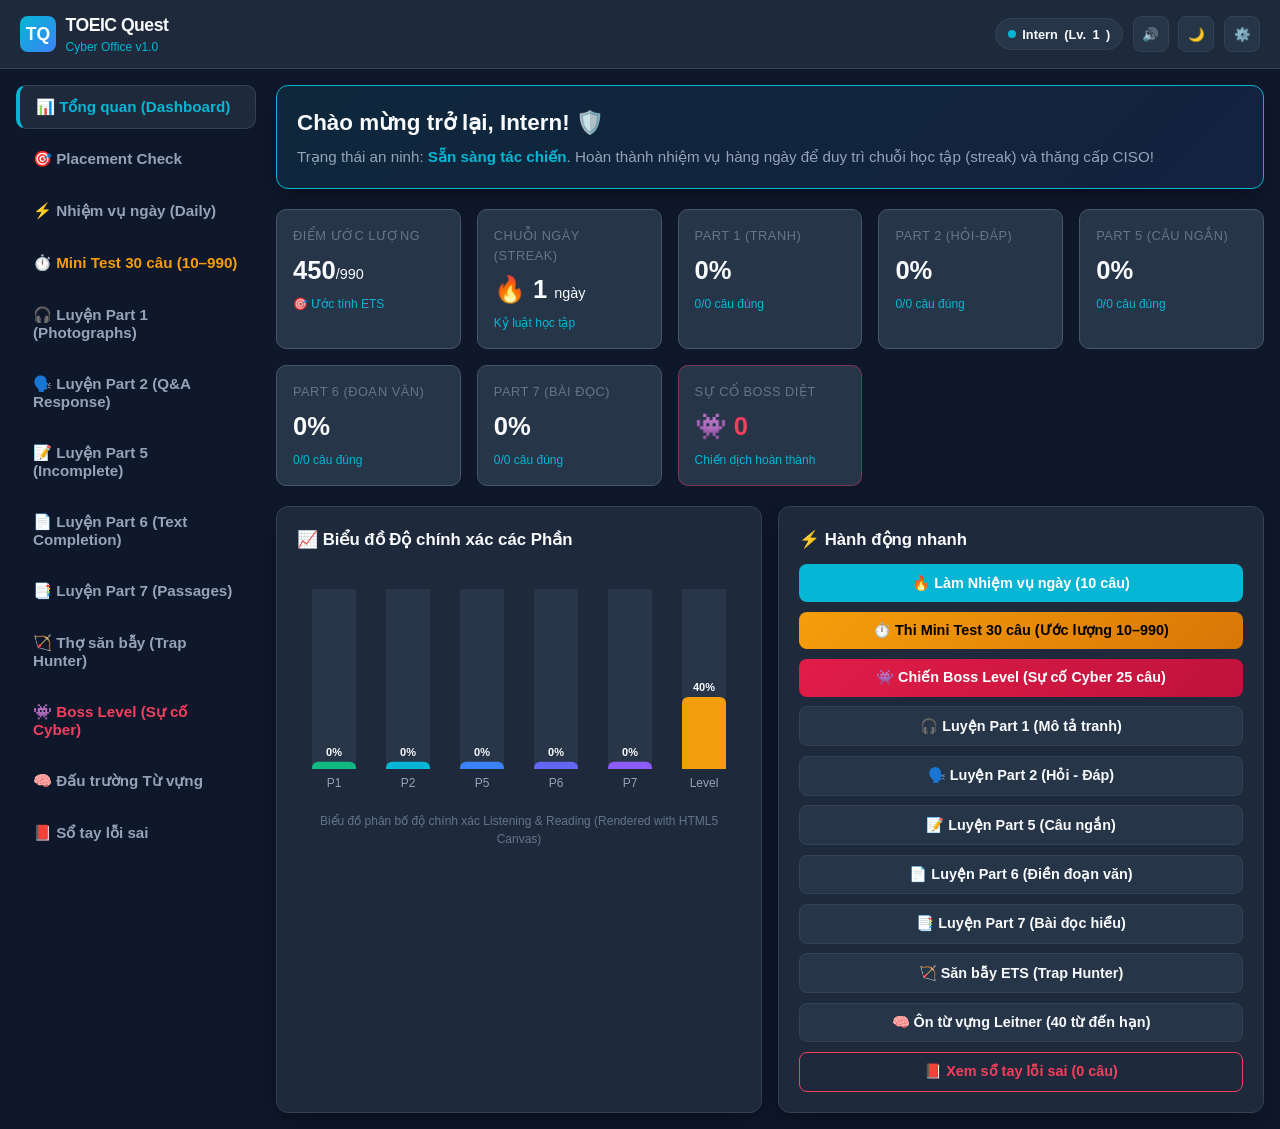
==== commit 3787e072: "feat: add Part 6 Text Completion and Mini Test 30 questions with ETS score scaling Co-Authored-By: C" ====
--- a/toeic_quest.html
+++ b/toeic_quest.html
@@ -674,9 +674,11 @@
       <button class="nav-btn active" onclick="app.navigate('dashboard')" data-view="dashboard">📊 Tổng quan (Dashboard)</button>
       <button class="nav-btn" onclick="app.navigate('placement')" data-view="placement">🎯 Placement Check</button>
       <button class="nav-btn" onclick="app.navigate('daily')" data-view="daily">⚡ Nhiệm vụ ngày (Daily)</button>
+      <button class="nav-btn" onclick="app.navigate('minitest')" data-view="minitest" style="color: var(--accent-amber);">⏱️ Mini Test 30 câu (10–990)</button>
       <button class="nav-btn" onclick="app.navigate('part1')" data-view="part1">🎧 Luyện Part 1 (Photographs)</button>
       <button class="nav-btn" onclick="app.navigate('part2')" data-view="part2">🗣️ Luyện Part 2 (Q&A Response)</button>
       <button class="nav-btn" onclick="app.navigate('part5')" data-view="part5">📝 Luyện Part 5 (Incomplete)</button>
+      <button class="nav-btn" onclick="app.navigate('part6')" data-view="part6">📄 Luyện Part 6 (Text Completion)</button>
       <button class="nav-btn" onclick="app.navigate('part7')" data-view="part7">📑 Luyện Part 7 (Passages)</button>
       <button class="nav-btn" onclick="app.navigate('traphunter')" data-view="traphunter">🏹 Thợ săn bẫy (Trap Hunter)</button>
       <button class="nav-btn" onclick="app.navigate('boss')" data-view="boss" style="color: var(--accent-rose);">👾 Boss Level (Sự cố Cyber)</button>
@@ -1415,6 +1417,78 @@
     vocab: ["mandate", "encompasses", "overseeing"]
   },
 
+  // --- PART 6: TEXT COMPLETION (2 SETS - 8 QUESTIONS) ---
+  {
+    id: "p6-set1", part: 6, level: 3, topic: "IT Password & MFA Update Notice",
+    passage: `MEMORANDUM\nTO: All Staff, HexaTech Solutions\nFROM: Security Operations Center (SOC)\nDATE: November 12, 2026\nSUBJECT: Upcoming Security Credential Rotation\n\nIn accordance with our bi-annual cyber hygiene protocol, all enterprise employee accounts are scheduled for credential rotation next Tuesday. The authentication portal will _______ [1] prompt you to construct a new alphanumeric password upon logging in. Please ensure your new password includes uppercase letters, numbers, and symbols.\n\nIt is _______ [2] that employees refrain from reusing passwords that have been utilized over the previous twelve months. _______ [3]. Additionally, any accounts that fail to update their credentials within 48 hours _______ [4] temporarily suspended until cleared by an IT helpdesk technician.\n\nThank you for your proactive partnership in safeguarding company data.`,
+    questions: [
+      {
+        id: "p6-001", blankNum: 1, stem: "Select the best answer for blank [1]:",
+        choices: ["automatically", "automation", "automatic", "automating"], answer: 0,
+        explanation_vi: "Đứng trước động từ 'prompt' và sau trợ động từ 'will' cần một phó từ (adverb) -> 'automatically' (tự động).",
+        trap: "Bẫy từ loại: Thường nhầm chọn tính từ 'automatic'."
+      },
+      {
+        id: "p6-002", blankNum: 2, stem: "Select the best answer for blank [2]:",
+        choices: ["mandatory", "optional", "tentative", "negligent"], answer: 0,
+        explanation_vi: "Cụm 'It is mandatory that...' (Điều bắt buộc là...). Ngữ cảnh bảo mật thông tin đòi hỏi tính bắt buộc, không thể là 'optional' (tùy ý) hay 'negligent' (cẩu thả).",
+        trap: "Bẫy ngữ nghĩa: 'optional' mâu thuẫn trực tiếp với chính sách an ninh mạng ở đoạn tiếp theo."
+      },
+      {
+        id: "p6-003", blankNum: 3, stem: "Select the sentence that best fits blank [3]:",
+        choices: [
+          "This standard minimizes the potential vulnerability of credential stuffing.",
+          "The corporate cafeteria will serve refreshments throughout the afternoon.",
+          "Our revenue projections for the upcoming fiscal quarter remain steady.",
+          "Please submit all travel receipts directly to the accounting division."
+        ], answer: 0,
+        explanation_vi: "Câu (A) 'This standard minimizes the potential vulnerability...' giải thích lý do vì sao không được dùng lại mật khẩu cũ ở câu trước. Các đáp án khác lạc đề về nhà ăn, doanh thu, công tác phí.",
+        trap: "Dạng câu chèn cả câu văn (Sentence insertion) đòi hỏi tính mạch lạc (coherence) với câu đứng trước."
+      },
+      {
+        id: "p6-004", blankNum: 4, stem: "Select the best answer for blank [4]:",
+        choices: ["will be", "have been", "were", "are being"], answer: 0,
+        explanation_vi: "Chủ ngữ là 'accounts' kết hợp với mốc thời gian tương lai 'within 48 hours' -> Dùng tương lai đơn bị động 'will be temporarily suspended' (sẽ bị tạm đình chỉ).",
+        trap: "Bẫy thì động từ trong mệnh đề chính sau mệnh đề quan hệ 'that fail to update'."
+      }
+    ]
+  },
+  {
+    id: "p6-set2", part: 6, level: 3, topic: "Corporate Software Convention",
+    passage: `EMAIL INVITATION\nTO: Regional Technology Partners\nFROM: Clara Bennett, Director of Enterprise Relations\nDATE: December 5, 2026\nSUBJECT: Annual CyberTech Summit Registration\n\nDear Partner,\n\nWe are pleased to invite you to the 14th Annual Global CyberTech Summit, taking place from January 18 to 20 at the Metro Convention Center. Registration is now officially open _______ [1] all accredited partner firms.\n\nThis year's event will feature an _______ [2] keynote presentation on defensive artificial intelligence delivered by Dr. Victor Vance. _______ [3].\n\nAs a valued partner, your representatives will receive _______ [4] access badges to all executive networking sessions. Please register your delegates before December 30 to secure their hotel accommodations.\n\nWarm regards,\nClara Bennett`,
+    questions: [
+      {
+        id: "p6-005", blankNum: 1, stem: "Select the best answer for blank [1]:",
+        choices: ["to", "at", "by", "from"], answer: 0,
+        explanation_vi: "Collocation bắt buộc: 'open to someone' (mở cửa / dành cho ai tham gia).",
+        trap: "Bẫy giới từ: Hay nhầm 'open for' hoặc 'open by'."
+      },
+      {
+        id: "p6-006", blankNum: 2, stem: "Select the best answer for blank [2]:",
+        choices: ["insightful", "accidental", "hesitant", "reluctant"], answer: 0,
+        explanation_vi: "'An insightful keynote presentation' (bài phát biểu sâu sắc / giàu thông tin chuyên môn).",
+        trap: "'Accidental' (tình cờ), 'hesitant' (do dự) không mang nghĩa tích cực cho một hội thảo lớn."
+      },
+      {
+        id: "p6-007", blankNum: 3, stem: "Select the sentence that best fits blank [3]:",
+        choices: [
+          "Attendees will gain actionable strategies to protect corporate infrastructure.",
+          "The convention center parking lot has been closed for repaving.",
+          "Our overseas shipping department is handling maritime transport.",
+          "Please verify that the fire alarm batteries have been changed."
+        ], answer: 0,
+        explanation_vi: "Câu (A) 'Attendees will gain actionable strategies...' tiếp nối ý bài phát biểu về AI phòng thủ ở câu trước để nêu lợi ích cho người tham gia.",
+        trap: "Bẫy câu chèn: Các đáp án B, C, D đều lạc đề (bãi đỗ xe, tàu biển, pin báo cháy)."
+      },
+      {
+        id: "p6-008", blankNum: 4, stem: "Select the best answer for blank [4]:",
+        choices: ["complimentary", "compliment", "complimenting", "complimented"], answer: 0,
+        explanation_vi: "Trước cụm danh từ 'access badges' cần tính từ 'complimentary' mang nghĩa miễn phí / tặng kèm (complimentary access badges = thẻ tham dự miễn phí).",
+        trap: "Bẫy từ vựng kinh điển TOEIC: 'complimentary' là tính từ (miễn phí), khác với động từ/danh từ 'compliment' (khen ngợi)."
+      }
+    ]
+  },
+
   // --- PART 7 PASSAGES & QUESTIONS (8 QUESTIONS ACROSS 2 SETS) ---
   {
     id: "p7-set1", part: 7, level: 3, topic: "IT Security Incident & Policy",
@@ -1874,6 +1948,7 @@
       p1: { total: 0, correct: 0 },
       p2: { total: 0, correct: 0 },
       p5: { total: 0, correct: 0 },
+      p6: { total: 0, correct: 0 },
       p7: { total: 0, correct: 0 }
     },
     dailyMission: {
@@ -2125,6 +2200,12 @@
       case "traphunter":
         this.renderTrapHunter(stage);
         break;
+      case "part6":
+        this.startPartPractice(6);
+        break;
+      case "minitest":
+        this.startMiniTest();
+        break;
       case "boss":
         this.renderBossArena(stage);
         break;
@@ -2171,6 +2252,10 @@
     const p5Total = this.state.progress.partStats.p5.total;
     const p5Correct = this.state.progress.partStats.p5.correct;
     const p5Acc = p5Total > 0 ? Math.round((p5Correct / p5Total) * 100) : 0;
+
+    const p6Total = this.state.progress.partStats.p6 ? this.state.progress.partStats.p6.total : 0;
+    const p6Correct = this.state.progress.partStats.p6 ? this.state.progress.partStats.p6.correct : 0;
+    const p6Acc = p6Total > 0 ? Math.round((p6Correct / p6Total) * 100) : 0;
 
     const p7Total = this.state.progress.partStats.p7.total;
     const p7Correct = this.state.progress.partStats.p7.correct;
@@ -2217,7 +2302,12 @@
           <span class="sub">${p5Correct}/${p5Total} câu đúng</span>
         </div>
         <div class="stat-tile">
-          <span class="label">Part 7 (Đoạn văn)</span>
+          <span class="label">Part 6 (Đoạn văn)</span>
+          <span class="value">${p6Acc}%</span>
+          <span class="sub">${p6Correct}/${p6Total} câu đúng</span>
+        </div>
+        <div class="stat-tile">
+          <span class="label">Part 7 (Bài đọc)</span>
           <span class="value">${p7Acc}%</span>
           <span class="sub">${p7Correct}/${p7Total} câu đúng</span>
         </div>
@@ -2243,9 +2333,13 @@
           <h3 style="font-size: 1.05rem; font-weight: 700; margin-bottom: 0.75rem;">⚡ Hành động nhanh</h3>
           <div style="display: flex; flex-direction: column; gap: 0.6rem;">
             <button class="btn" onclick="app.navigate('daily')">🔥 Làm Nhiệm vụ ngày (10 câu)</button>
+            <button class="btn" style="background: linear-gradient(135deg, #f59e0b, #d97706); color: #000; font-weight: 800;" onclick="app.navigate('minitest')">⏱️ Thi Mini Test 30 câu (Ước lượng 10–990)</button>
             <button class="btn" style="background: linear-gradient(135deg, #e11d48, #be123c); color: #fff;" onclick="app.navigate('boss')">👾 Chiến Boss Level (Sự cố Cyber 25 câu)</button>
             <button class="btn btn-secondary" onclick="app.navigate('part1')">🎧 Luyện Part 1 (Mô tả tranh)</button>
             <button class="btn btn-secondary" onclick="app.navigate('part2')">🗣️ Luyện Part 2 (Hỏi - Đáp)</button>
+            <button class="btn btn-secondary" onclick="app.navigate('part5')">📝 Luyện Part 5 (Câu ngắn)</button>
+            <button class="btn btn-secondary" onclick="app.navigate('part6')">📄 Luyện Part 6 (Điền đoạn văn)</button>
+            <button class="btn btn-secondary" onclick="app.navigate('part7')">📑 Luyện Part 7 (Bài đọc hiểu)</button>
             <button class="btn btn-secondary" onclick="app.navigate('traphunter')">🏹 Săn bẫy ETS (Trap Hunter)</button>
             <button class="btn btn-secondary" onclick="app.navigate('vocab')">🧠 Ôn từ vựng Leitner (${this.state.progress.leitnerBoxes.b1.length} từ đến hạn)</button>
             <button class="btn btn-outline-danger" onclick="app.navigate('errors')">📕 Xem sổ tay lỗi sai (${errorCount} câu)</button>
@@ -2255,10 +2349,11 @@
     `;
 
     this.drawChart("accuracyChart", [
-      { label: "Part 1", value: p1Acc, color: "#10b981" },
-      { label: "Part 2", value: p2Acc, color: "#06b6d4" },
-      { label: "Part 5", value: p5Acc, color: "#3b82f6" },
-      { label: "Part 7", value: p7Acc, color: "#8b5cf6" },
+      { label: "P1", value: p1Acc, color: "#10b981" },
+      { label: "P2", value: p2Acc, color: "#06b6d4" },
+      { label: "P5", value: p5Acc, color: "#3b82f6" },
+      { label: "P6", value: p6Acc, color: "#6366f1" },
+      { label: "P7", value: p7Acc, color: "#8b5cf6" },
       { label: "Level", value: (this.state.adaptive.currentDifficulty / 5) * 100, color: "#f59e0b" }
     ]);
   }
@@ -2472,6 +2567,97 @@
     this.activeQuiz.render(stage);
   }
 
+  startMiniTest() {
+    const stage = document.getElementById("stageContent");
+    // Draw 30 questions: 4 Part 1, 6 Part 2, 12 Part 5, 4 Part 6, 4 Part 7
+    const p1s = QUESTIONS.filter(q => q.part === 1).sort(() => 0.5 - Math.random()).slice(0, 4);
+    const p2s = QUESTIONS.filter(q => q.part === 2).sort(() => 0.5 - Math.random()).slice(0, 6);
+    const p5s = QUESTIONS.filter(q => q.part === 5).sort(() => 0.5 - Math.random()).slice(0, 12);
+
+    const p6Pool = [];
+    QUESTIONS.filter(q => q.part === 6).forEach(p => {
+      p.questions.forEach(sub => {
+        p6Pool.push({ ...sub, part: 6, passage: p.passage, level: p.level, topic: p.topic });
+      });
+    });
+    const p6s = p6Pool.slice(0, 4);
+
+    const p7Pool = [];
+    QUESTIONS.filter(q => q.part === 7).forEach(p => {
+      p.questions.forEach(sub => {
+        p7Pool.push({ ...sub, part: 7, passage: p.passage, level: p.level, topic: p.topic });
+      });
+    });
+    const p7s = p7Pool.slice(0, 4);
+
+    const miniTestPool = [...p1s, ...p2s, ...p5s, ...p6s, ...p7s];
+
+    this.activeQuiz = new QuizController(miniTestPool, {
+      title: "⏱️ Mini Test 30 câu (Quy đổi điểm ETS 10–990)",
+      isExamMode: true,
+      timeLimitMinutes: 20,
+      onComplete: (results) => {
+        const ratio = results.score / results.total;
+        let lScore = Math.min(495, Math.max(10, Math.round((ratio * 490 + 5) / 5) * 5));
+        let rScore = Math.min(495, Math.max(10, Math.round((ratio * 485 + 5) / 5) * 5));
+        let totalEstimated = lScore + rScore;
+
+        app.state.user.estimatedScore = totalEstimated;
+        app.gainXP(60);
+        app.saveState();
+
+        stage.innerHTML = `
+          <div class="card" style="text-align: center; padding: 2.5rem; max-width: 650px; margin: 0 auto; border: 2px solid var(--accent-amber);">
+            <div style="font-size: 3rem; margin-bottom: 0.5rem;">📊</div>
+            <h2 style="font-size: 1.8rem; font-weight: 900; color: #fff; margin-bottom: 0.35rem;">
+              BẢNG BÁO CÁO ĐIỂM MINI TEST ETS
+            </h2>
+            <span style="font-size: 0.85rem; color: var(--accent-amber); font-weight: 600;">
+              Thang điểm quy đổi chuẩn ETS xấp xỉ (10 - 990)
+            </span>
+
+            <div style="background: var(--bg-card); border: 2px solid var(--accent-cyan); border-radius: 14px; padding: 1.5rem; margin: 1.5rem 0;">
+              <span style="font-size: 0.8rem; color: var(--text-muted); display: block; text-transform: uppercase; letter-spacing: 1px;">
+                TỔNG ĐIỂM ƯỚC TÍNH (ESTIMATED TOTAL SCORE)
+              </span>
+              <div style="font-size: 3.5rem; font-weight: 900; color: var(--accent-cyan); line-height: 1.1; margin: 0.3rem 0;">
+                ${totalEstimated} <span style="font-size: 1.2rem; color: var(--text-muted); font-weight: 600;">/ 990</span>
+              </div>
+              <div style="display: flex; justify-content: center; gap: 2rem; margin-top: 1rem; border-top: 1px solid var(--border-color); padding-top: 0.8rem;">
+                <div>
+                  <span style="font-size: 0.75rem; color: var(--text-sub); display: block;">🎧 LISTENING</span>
+                  <strong style="font-size: 1.4rem; color: var(--accent-green);">${lScore}</strong>
+                </div>
+                <div>
+                  <span style="font-size: 0.75rem; color: var(--text-sub); display: block;">📖 READING</span>
+                  <strong style="font-size: 1.4rem; color: var(--accent-blue);">${rScore}</strong>
+                </div>
+                <div>
+                  <span style="font-size: 0.75rem; color: var(--text-sub); display: block;">🎯 ĐỘ CHÍNH XÁC</span>
+                  <strong style="font-size: 1.4rem; color: var(--accent-amber);">${results.score}/${results.total}</strong>
+                </div>
+              </div>
+            </div>
+
+            <div style="text-align: left; background: var(--bg-card); padding: 1rem 1.25rem; border-radius: 8px; border: 1px solid var(--border-light); font-size: 0.9rem; line-height: 1.6; margin-bottom: 1.5rem;">
+              <strong style="color: var(--accent-cyan);">💡 Nhận định từ Giảng viên TOEIC:</strong>
+              <ul style="margin-left: 1.25rem; margin-top: 0.4rem;">
+                <li>Điểm ước tính: <strong>${totalEstimated}/990</strong>. ${totalEstimated >= 750 ? "Trình độ cao, bạn đã nắm rất vững cấu trúc bẫy của đề thi ETS!" : totalEstimated >= 550 ? "Nền tảng khá tốt, cần tăng tốc độ xử lý Part 5 & 6 để dành thêm thời gian cho Part 7." : "Nên tập trung luyện thêm từ vựng cốt lõi và làm lại các câu trong Sổ tay lỗi sai."}</li>
+                <li>Đã cộng thưởng <strong>+60 XP</strong> vào hồ sơ cấp bậc.</li>
+                <li>Điểm số trên Dashboard đã được đồng bộ tự động.</li>
+              </ul>
+            </div>
+
+            <button class="btn" style="padding: 0.8rem 2.2rem; font-size: 1rem;" onclick="app.navigate('dashboard')">
+              Về Dashboard
+            </button>
+          </div>
+        `;
+      }
+    });
+    this.activeQuiz.render(stage);
+  }
+
   startPartPractice(partNum) {
     const stage = document.getElementById("stageContent");
     let pool = [];
@@ -2485,6 +2671,19 @@
     } else if (partNum === 5) {
       pool = QUESTIONS.filter(q => q.part === 5);
       title = "📝 Luyện Part 5: Hoàn thành câu (Incomplete Sentences)";
+    } else if (partNum === 6) {
+      QUESTIONS.filter(q => q.part === 6).forEach(p => {
+        p.questions.forEach(sub => {
+          pool.push({
+            ...sub,
+            part: 6,
+            passage: p.passage,
+            level: p.level,
+            topic: p.topic
+          });
+        });
+      });
+      title = "📄 Luyện Part 6: Điền đoạn văn (Text Completion)";
     } else if (partNum === 7) {
       QUESTIONS.filter(q => q.part === 7).forEach(p => {
         p.questions.forEach(sub => {
